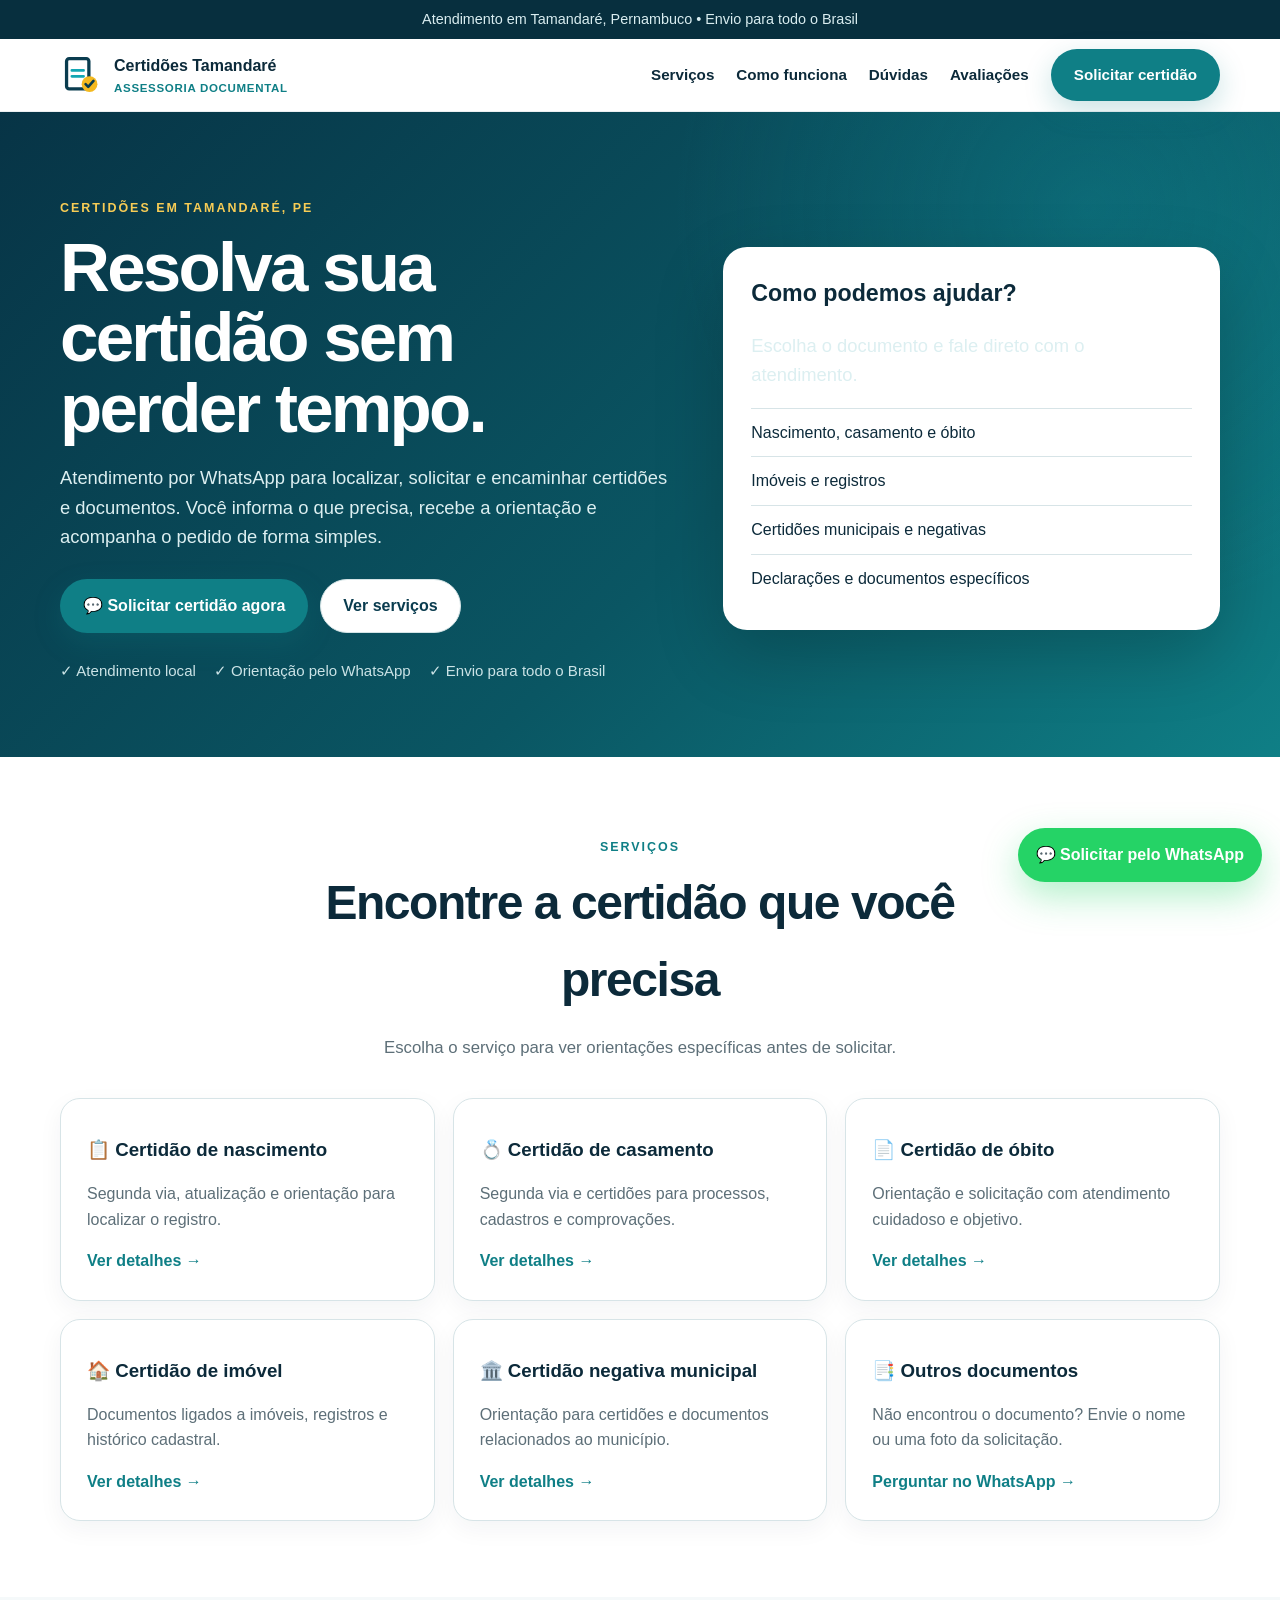
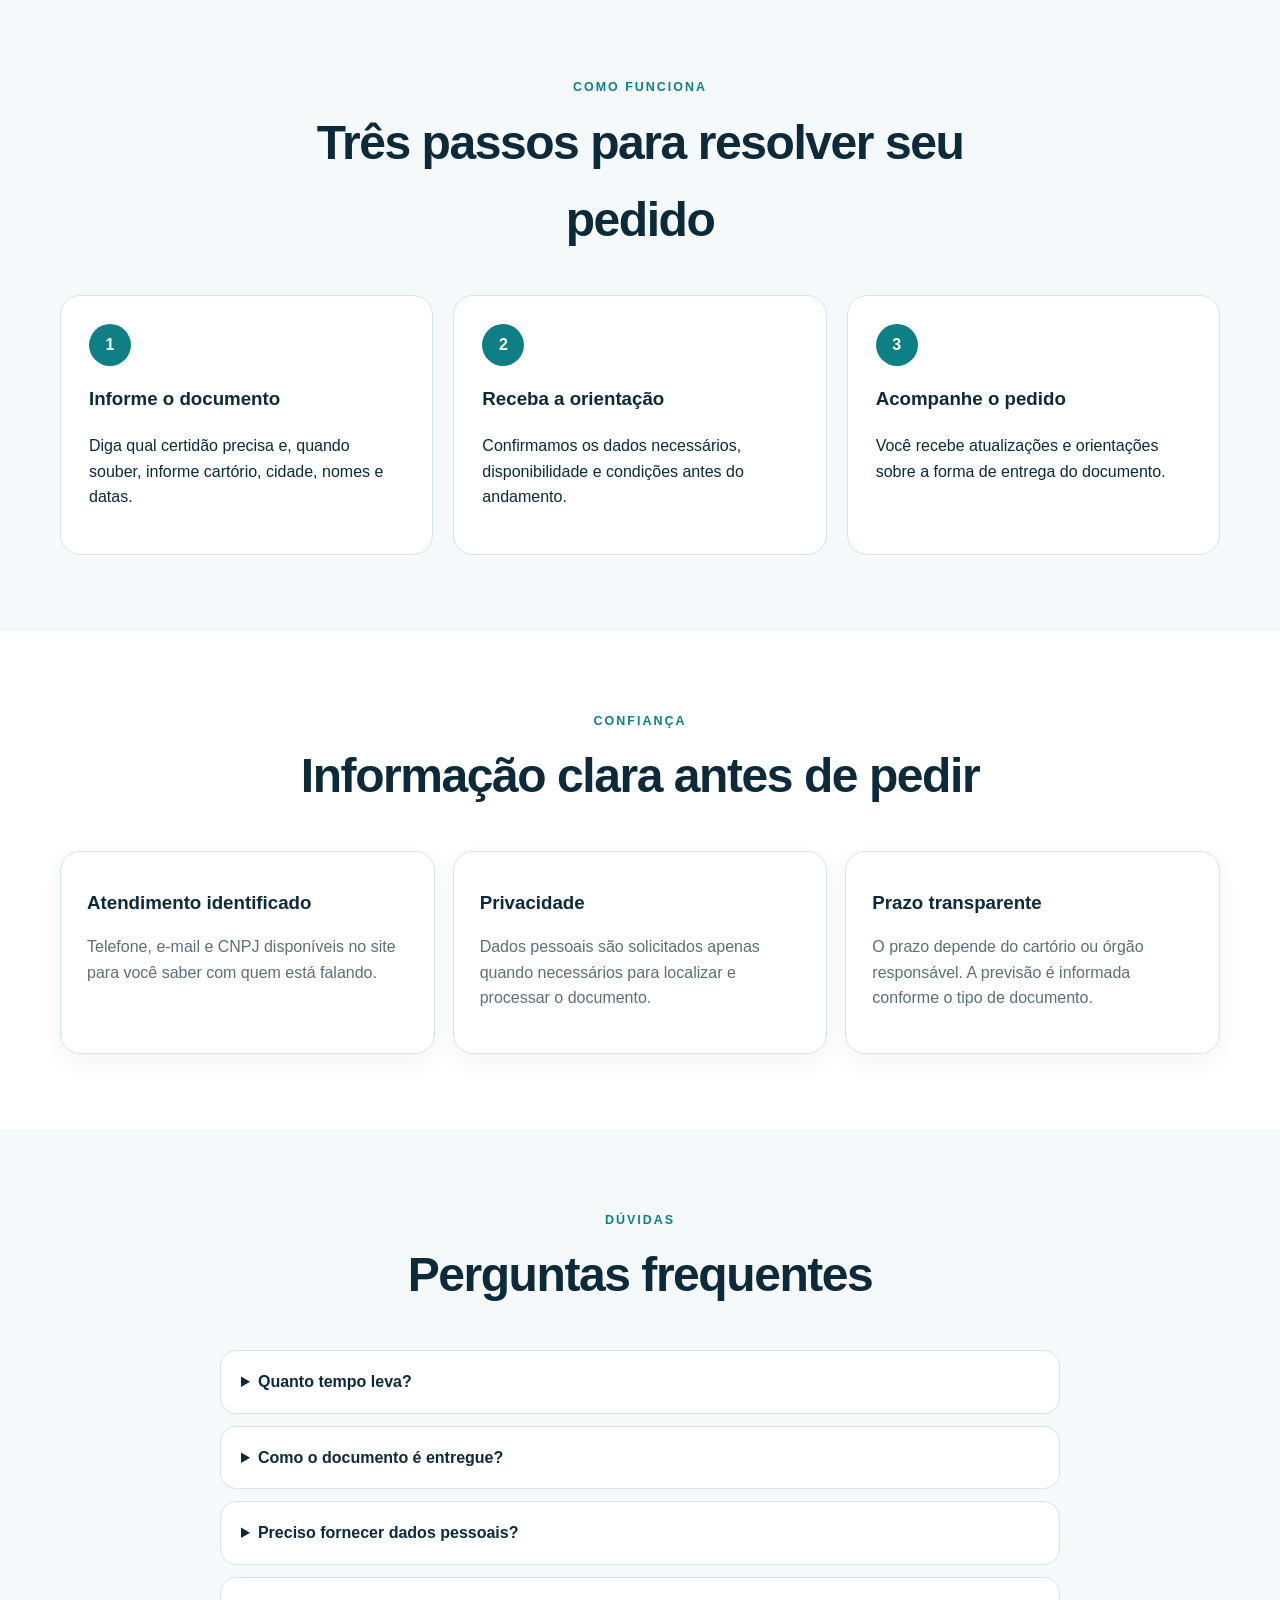
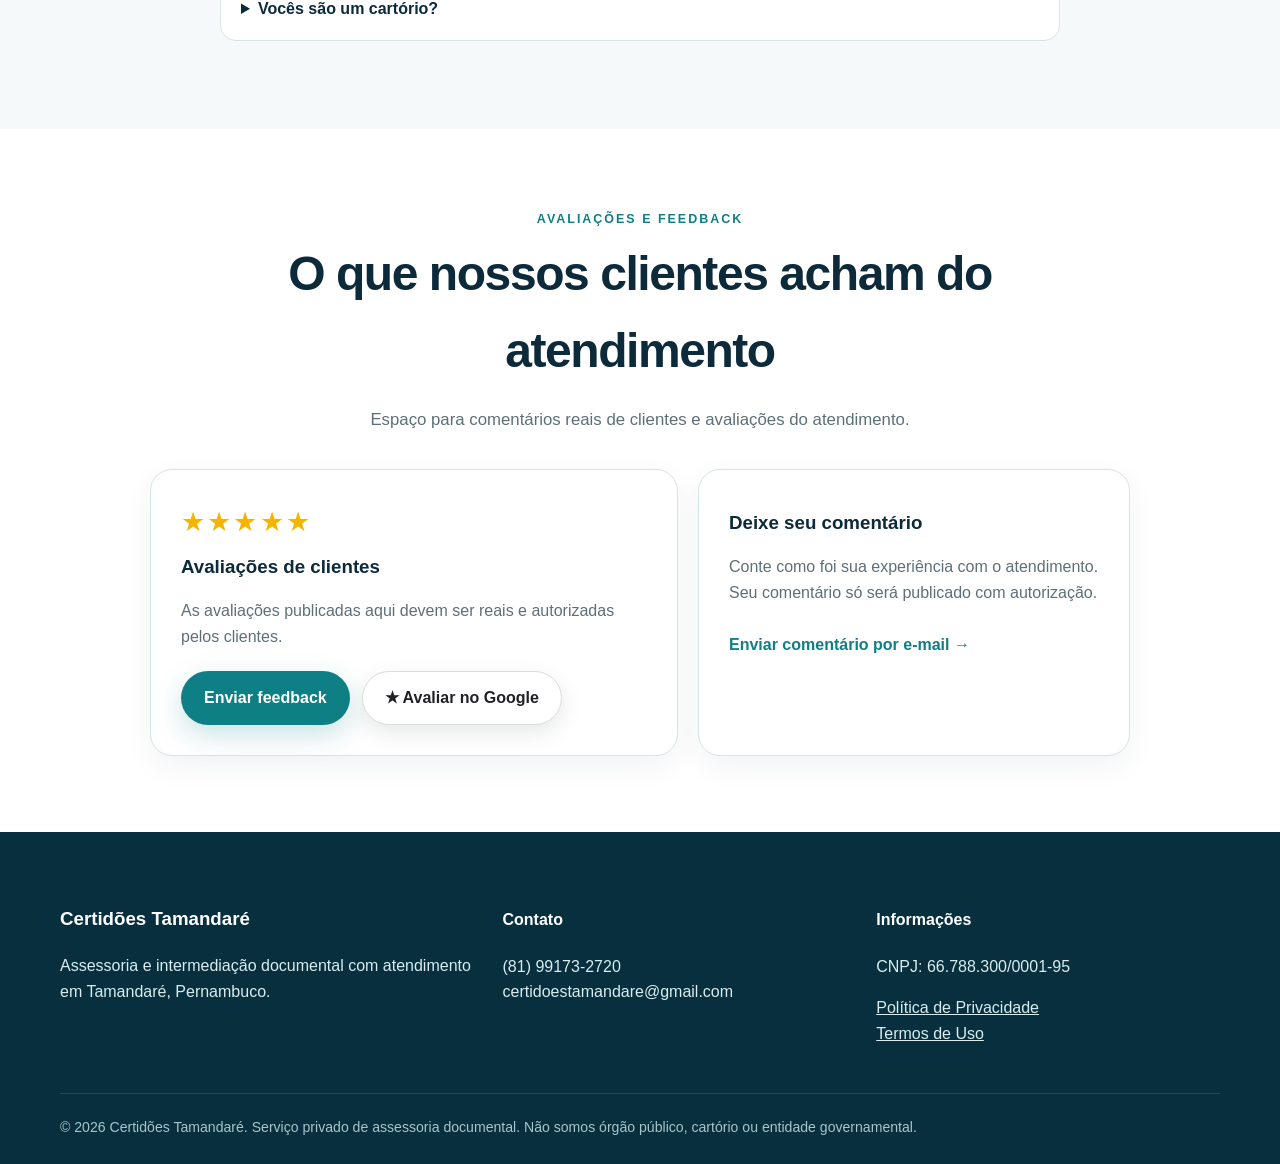
==== index.html @ be798512 "Mover aviso de serviço privado para o rodapé" ====
<!DOCTYPE html><html lang="pt-BR"><head><meta charset="UTF-8"><meta name="viewport" content="width=device-width,initial-scale=1"><title>Certidões em Tamandaré | Nascimento, Casamento, Óbito e Imóveis</title><meta name="description" content="Solicite certidões em Tamandaré, PE, com atendimento por WhatsApp: nascimento, casamento, óbito, imóveis e certidões municipais. Atendimento local e envio para todo o Brasil."><meta name="robots" content="index,follow,max-image-preview:large,max-snippet:-1"><meta name="theme-color" content="#0A3C4F"><link rel="canonical" href="https://certidaotamandare.com.br/"><link rel="stylesheet" href="/styles.css"><meta property="og:locale" content="pt_BR"><meta property="og:type" content="website"><meta property="og:title" content="Certidões em Tamandaré | Atendimento documental"><meta property="og:description" content="Solicite certidões e documentos com atendimento rápido pelo WhatsApp."><meta property="og:url" content="https://certidaotamandare.com.br/"><meta property="og:site_name" content="Certidões Tamandaré"><meta name="twitter:card" content="summary"><script type="application/ld+json">{"@context":"https://schema.org","@graph":[{"@type":"Organization","@id":"https://certidaotamandare.com.br/#org","name":"Certidões Tamandaré","url":"https://certidaotamandare.com.br/","email":"certidoestamandare@gmail.com","telephone":"+55 81 99173-2720"},{"@type":"ProfessionalService","@id":"https://certidaotamandare.com.br/#service","name":"Certidões Tamandaré","url":"https://certidaotamandare.com.br/","areaServed":[{"@type":"City","name":"Tamandaré"},{"@type":"State","name":"Pernambuco"},{"@type":"Country","name":"Brasil"}],"telephone":"+55 81 99173-2720","description":"Assessoria e intermediação documental para solicitação e encaminhamento de certidões e documentos."}]}</script></head><body><div class="topbar">Atendimento em Tamandaré, Pernambuco • Envio para todo o Brasil</div><header class="site-header"><div class="container nav"><a class="brand" href="/"><svg class="brand-icon" viewBox="0 0 64 64" aria-hidden="true"><rect x="10" y="7" width="34" height="46" rx="4" fill="none" stroke="#0A3C4F" stroke-width="5"/><path d="M18 25h18M18 34h18" stroke="#13A6B3" stroke-width="4" stroke-linecap="round"/><circle cx="45" cy="46" r="12" fill="#F4B91F"/><path d="M39 46l4 4 8-9" fill="none" stroke="#0A3C4F" stroke-width="4" stroke-linecap="round" stroke-linejoin="round"/></svg><span class="brand-text">Certidões Tamandaré<small>Assessoria documental</small></span></a><nav class="nav-links"><a href="#servicos">Serviços</a><a href="#como-funciona">Como funciona</a><a href="#faq">Dúvidas</a><a href="#avaliacoes">Avaliações</a><a class="btn btn-primary" href="https://wa.me/5581991732720?text=Olá%2C%20quero%20solicitar%20uma%20certidão" target="_blank" rel="noopener">Solicitar certidão</a></nav></div></header><main><section class="hero"><div class="container hero-grid"><div><span class="eyebrow">Certidões em Tamandaré, PE</span><h1>Resolva sua certidão sem perder tempo.</h1><p>Atendimento por WhatsApp para localizar, solicitar e encaminhar certidões e documentos. Você informa o que precisa, recebe a orientação e acompanha o pedido de forma simples.</p><div class="hero-actions"><a class="btn btn-primary" href="https://wa.me/5581991732720?text=Olá%2C%20quero%20solicitar%20uma%20certidão" target="_blank" rel="noopener">💬 Solicitar certidão agora</a><a class="btn btn-light" href="#servicos">Ver serviços</a></div><div class="trust-row"><span>✓ Atendimento local</span><span>✓ Orientação pelo WhatsApp</span><span>✓ Envio para todo o Brasil</span></div></div><aside class="hero-card"><h2>Como podemos ajudar?</h2><p>Escolha o documento e fale direto com o atendimento.</p><ul><li>Nascimento, casamento e óbito</li><li>Imóveis e registros</li><li>Certidões municipais e negativas</li><li>Declarações e documentos específicos</li></ul></aside></div></section><section class="section" id="servicos"><div class="container"><div class="section-head"><span class="eyebrow" style="color:#0F7F86">Serviços</span><h2>Encontre a certidão que você precisa</h2><p>Escolha o serviço para ver orientações específicas antes de solicitar.</p></div><div class="services-grid"><article class="card"><h3>📋 Certidão de nascimento</h3><p>Segunda via, atualização e orientação para localizar o registro.</p><a class="card-link" href="/certidao-nascimento-tamandare.html">Ver detalhes →</a></article><article class="card"><h3>💍 Certidão de casamento</h3><p>Segunda via e certidões para processos, cadastros e comprovações.</p><a class="card-link" href="/certidao-casamento-tamandare.html">Ver detalhes →</a></article><article class="card"><h3>📄 Certidão de óbito</h3><p>Orientação e solicitação com atendimento cuidadoso e objetivo.</p><a class="card-link" href="/certidao-obito-tamandare.html">Ver detalhes →</a></article><article class="card"><h3>🏠 Certidão de imóvel</h3><p>Documentos ligados a imóveis, registros e histórico cadastral.</p><a class="card-link" href="/certidao-imovel-tamandare.html">Ver detalhes →</a></article><article class="card"><h3>🏛️ Certidão negativa municipal</h3><p>Orientação para certidões e documentos relacionados ao município.</p><a class="card-link" href="/certidao-negativa-tamandare.html">Ver detalhes →</a></article><article class="card"><h3>📑 Outros documentos</h3><p>Não encontrou o documento? Envie o nome ou uma foto da solicitação.</p><a class="card-link" href="https://wa.me/5581991732720?text=Olá%2C%20preciso%20de%20outro%20tipo%20de%20documento" target="_blank" rel="noopener">Perguntar no WhatsApp →</a></article></div></div></section><section class="section alt" id="como-funciona"><div class="container"><div class="section-head"><span class="eyebrow" style="color:#0F7F86">Como funciona</span><h2>Três passos para resolver seu pedido</h2></div><div class="steps"><article class="step"><div class="step-n">1</div><h3>Informe o documento</h3><p>Diga qual certidão precisa e, quando souber, informe cartório, cidade, nomes e datas.</p></article><article class="step"><div class="step-n">2</div><h3>Receba a orientação</h3><p>Confirmamos os dados necessários, disponibilidade e condições antes do andamento.</p></article><article class="step"><div class="step-n">3</div><h3>Acompanhe o pedido</h3><p>Você recebe atualizações e orientações sobre a forma de entrega do documento.</p></article></div></div></section><section class="section"><div class="container"><div class="section-head"><span class="eyebrow" style="color:#0F7F86">Confiança</span><h2>Informação clara antes de pedir</h2></div><div class="proof"><article class="card"><h3>Atendimento identificado</h3><p>Telefone, e-mail e CNPJ disponíveis no site para você saber com quem está falando.</p></article><article class="card"><h3>Privacidade</h3><p>Dados pessoais são solicitados apenas quando necessários para localizar e processar o documento.</p></article><article class="card"><h3>Prazo transparente</h3><p>O prazo depende do cartório ou órgão responsável. A previsão é informada conforme o tipo de documento.</p></article></div></div></section><section class="section alt" id="faq"><div class="container"><div class="section-head"><span class="eyebrow" style="color:#0F7F86">Dúvidas</span><h2>Perguntas frequentes</h2></div><div class="faq"><details><summary>Quanto tempo leva?</summary><p>O prazo varia conforme o documento, cartório ou órgão responsável. Após analisar seu pedido, informamos a previsão disponível.</p></details><details><summary>Como o documento é entregue?</summary><p>A forma de entrega depende do documento e da disponibilidade do órgão emissor. Podemos orientar opções digitais e envio físico quando aplicável.</p></details><details><summary>Preciso fornecer dados pessoais?</summary><p>Alguns pedidos exigem dados para localizar o registro. Solicitamos apenas os dados necessários ao atendimento e ao processamento do pedido.</p></details><details><summary>Vocês são um cartório?</summary><p>O atendimento orienta e acompanha a solicitação de documentos conforme os dados e as necessidades de cada pedido.</p></details></div></div></section><section class="section" id="avaliacoes"><div class="container"><div class="section-head"><span class="eyebrow" style="color:#0F7F86">Avaliações e feedback</span><h2>O que nossos clientes acham do atendimento</h2><p>Espaço para comentários reais de clientes e avaliações do atendimento.</p></div><div class="reviews-grid"><article class="review-summary"><div class="review-stars">★★★★★</div><h3>Avaliações de clientes</h3><p>As avaliações publicadas aqui devem ser reais e autorizadas pelos clientes.</p><div class="review-actions"><a class="btn btn-primary" href="#contato-feedback">Enviar feedback</a><a class="btn btn-google" href="https://www.google.com/search?q=Certidoes+Tamandare" target="_blank" rel="noopener">★ Avaliar no Google</a></div></article><article class="feedback-card" id="contato-feedback"><h3>Deixe seu comentário</h3><p>Conte como foi sua experiência com o atendimento. Seu comentário só será publicado com autorização.</p><a class="feedback-link" href="mailto:certidoestamandare@gmail.com?subject=Feedback%20Certidoes%20Tamandare">Enviar comentário por e-mail →</a></article></div></div></section></main><footer class="footer"><div class="container"><div class="footer-grid"><div><h3>Certidões Tamandaré</h3><p>Assessoria e intermediação documental com atendimento em Tamandaré, Pernambuco.</p></div><div><h4>Contato</h4><p>(81) 99173-2720<br>certidoestamandare@gmail.com</p></div><div><h4>Informações</h4><p>CNPJ: 66.788.300/0001-95</p><p><a href="/privacidade.html">Política de Privacidade</a><br><a href="/termos.html">Termos de Uso</a></p></div></div><div class="legal">© 2026 Certidões Tamandaré. Serviço privado de assessoria documental. Não somos órgão público, cartório ou entidade governamental.</div></div></footer><a class="whatsapp-float" href="https://wa.me/5581991732720?text=Olá%2C%20quero%20solicitar%20uma%20certidão" target="_blank" rel="noopener">💬 Solicitar pelo WhatsApp</a></body></html>
---- styles.css ----
:root{--primary:#0A3C4F;--secondary:#0F7F86;--aqua:#13A6B3;--accent:#F4B91F;--light:#F5F9FA;--text:#0C2A3A;--muted:#5d6f78;--border:#d7e4e7;--white:#fff;--shadow:0 18px 50px rgba(7,42,58,.10)}*{box-sizing:border-box}html{scroll-behavior:smooth}body{margin:0;font-family:Inter,-apple-system,BlinkMacSystemFont,'Segoe UI',Roboto,sans-serif;color:var(--text);line-height:1.6;background:#fff}a{color:inherit}img{max-width:100%}.container{width:min(1160px,calc(100% - 40px));margin:auto}.topbar{background:#072f3e;color:#d9edf0;font-size:.9rem;padding:8px 0;text-align:center}.site-header{position:sticky;top:0;z-index:40;background:rgba(255,255,255,.96);backdrop-filter:blur(12px);border-bottom:1px solid rgba(10,60,79,.08)}.nav{display:flex;align-items:center;justify-content:space-between;gap:24px;min-height:72px}.brand{display:flex;align-items:center;gap:12px;text-decoration:none;font-weight:800}.brand-icon{width:42px;height:42px}.brand-text small{display:block;font-weight:600;color:var(--secondary);font-size:.72rem;letter-spacing:.06em;text-transform:uppercase}.nav-links{display:flex;align-items:center;gap:22px}.nav-links a{text-decoration:none;font-weight:650;font-size:.95rem}.btn{display:inline-flex;align-items:center;justify-content:center;gap:8px;padding:13px 22px;border-radius:999px;text-decoration:none;font-weight:800;border:1px solid transparent;transition:.2s}.btn:hover{transform:translateY(-1px)}.btn-primary{background:var(--secondary);color:#fff;box-shadow:0 10px 28px rgba(15,127,134,.22)}.btn-light{background:#fff;color:var(--primary);border-color:#d5e4e6}.hero{background:radial-gradient(circle at 85% 15%,rgba(19,166,179,.22),transparent 34%),linear-gradient(135deg,#073446 0%,#0a5663 58%,#0f7f86 100%);color:#fff;padding:82px 0 74px}.hero-grid{display:grid;grid-template-columns:1.1fr .9fr;align-items:center;gap:56px}.eyebrow{font-size:.78rem;text-transform:uppercase;letter-spacing:.16em;font-weight:800;color:#f7cc55}.hero h1{font-size:clamp(2.45rem,5.4vw,4.9rem);line-height:1.02;margin:12px 0 20px;letter-spacing:-.04em}.hero p{font-size:1.15rem;color:#dceff1;max-width:700px}.hero-actions{display:flex;gap:12px;flex-wrap:wrap;margin-top:28px}.trust-row{display:flex;gap:18px;flex-wrap:wrap;margin-top:26px;color:#cbe3e6;font-size:.94rem}.hero-card{background:#fff;color:var(--text);padding:28px;border-radius:24px;box-shadow:0 25px 70px rgba(0,0,0,.2)}.hero-card h2{margin:0 0 8px;font-size:1.45rem}.hero-card ul{margin:18px 0 0;padding:0;list-style:none}.hero-card li{padding:11px 0;border-top:1px solid var(--border)}.notice{background:#fff7da;border:1px solid #f0d577;color:#5f4b00;padding:16px 18px;border-radius:14px;margin-top:18px;font-size:.92rem}.section{padding:76px 0}.section.alt{background:var(--light)}.section-head{max-width:760px;margin:0 auto 36px;text-align:center}.section-head h2{font-size:clamp(2rem,4vw,3rem);margin:6px 0 12px;letter-spacing:-.03em}.section-head p{color:var(--muted);font-size:1.05rem}.services-grid{display:grid;grid-template-columns:repeat(3,1fr);gap:18px}.card{background:#fff;border:1px solid var(--border);border-radius:20px;padding:26px;box-shadow:0 8px 24px rgba(8,47,62,.05)}.card h3{margin:10px 0 8px}.card p{color:var(--muted)}.card-link{font-weight:800;color:var(--secondary);text-decoration:none}.steps{display:grid;grid-template-columns:repeat(3,1fr);gap:20px}.step{background:#fff;border-radius:20px;padding:28px;border:1px solid var(--border)}.step-n{width:42px;height:42px;border-radius:50%;display:grid;place-items:center;background:var(--secondary);color:#fff;font-weight:900}.proof{display:grid;grid-template-columns:repeat(3,1fr);gap:18px}.proof .card{min-height:170px}.faq{max-width:840px;margin:auto}.faq details{border:1px solid var(--border);border-radius:16px;padding:18px 20px;margin:12px 0;background:#fff}.faq summary{font-weight:800;cursor:pointer}.footer{background:#072f3e;color:#d9edf0;padding:54px 0 26px}.footer-grid{display:grid;grid-template-columns:1.2fr 1fr 1fr;gap:30px}.footer h3,.footer h4{color:#fff}.footer a{color:#d9edf0}.legal{margin-top:30px;padding-top:22px;border-top:1px solid rgba(255,255,255,.12);font-size:.88rem;color:#a9c5ca}.whatsapp-float{position:fixed;right:18px;bottom:18px;z-index:80;background:#25D366;color:#fff;text-decoration:none;font-weight:900;padding:14px 18px;border-radius:999px;box-shadow:0 14px 36px rgba(37,211,102,.35)}.page-hero{background:linear-gradient(135deg,#073446,#0f7f86);color:#fff;padding:62px 0}.page-hero h1{font-size:clamp(2.2rem,5vw,4rem);margin:8px 0 14px;letter-spacing:-.04em}.content{padding:64px 0}.content-grid{display:grid;grid-template-columns:1fr 340px;gap:42px}.content h2{margin-top:34px}.side-card{position:sticky;top:100px;height:max-content;background:var(--light);border:1px solid var(--border);border-radius:20px;padding:24px}.breadcrumb{font-size:.9rem;color:#cbe3e6}.breadcrumb a{color:#fff}.legal-page{max-width:860px;margin:auto}.legal-page h1{font-size:2.6rem}.legal-page h2{margin-top:34px}@media(max-width:900px){.nav-links{display:none}.hero-grid,.content-grid{grid-template-columns:1fr}.services-grid,.steps,.proof{grid-template-columns:1fr 1fr}.hero{padding-top:58px}.footer-grid{grid-template-columns:1fr 1fr}.side-card{position:static}}@media(max-width:620px){.container{width:min(100% - 28px,1160px)}.services-grid,.steps,.proof,.footer-grid{grid-template-columns:1fr}.hero-actions{display:grid}.btn{width:100%}.hero h1{font-size:2.65rem}.whatsapp-float{left:14px;right:14px;text-align:center}.section{padding:58px 0}}
.reviews-grid{display:grid;grid-template-columns:1.1fr .9fr;gap:20px;max-width:980px;margin:auto}.review-summary,.feedback-card{background:#fff;border:1px solid var(--border);border-radius:22px;padding:30px;box-shadow:0 10px 30px rgba(8,47,62,.06)}.review-stars{font-size:1.7rem;letter-spacing:.08em;color:#f4b400}.review-summary h3,.feedback-card h3{margin:8px 0}.review-summary p,.feedback-card p{color:var(--muted)}.review-actions{display:flex;gap:12px;flex-wrap:wrap;margin-top:22px}.btn-google{background:#fff;color:#202124;border-color:#dadce0;box-shadow:0 8px 22px rgba(60,64,67,.12)}.feedback-link{display:inline-block;margin-top:10px;font-weight:800;color:var(--secondary);text-decoration:none}@media(max-width:900px){.reviews-grid{grid-template-columns:1fr}}
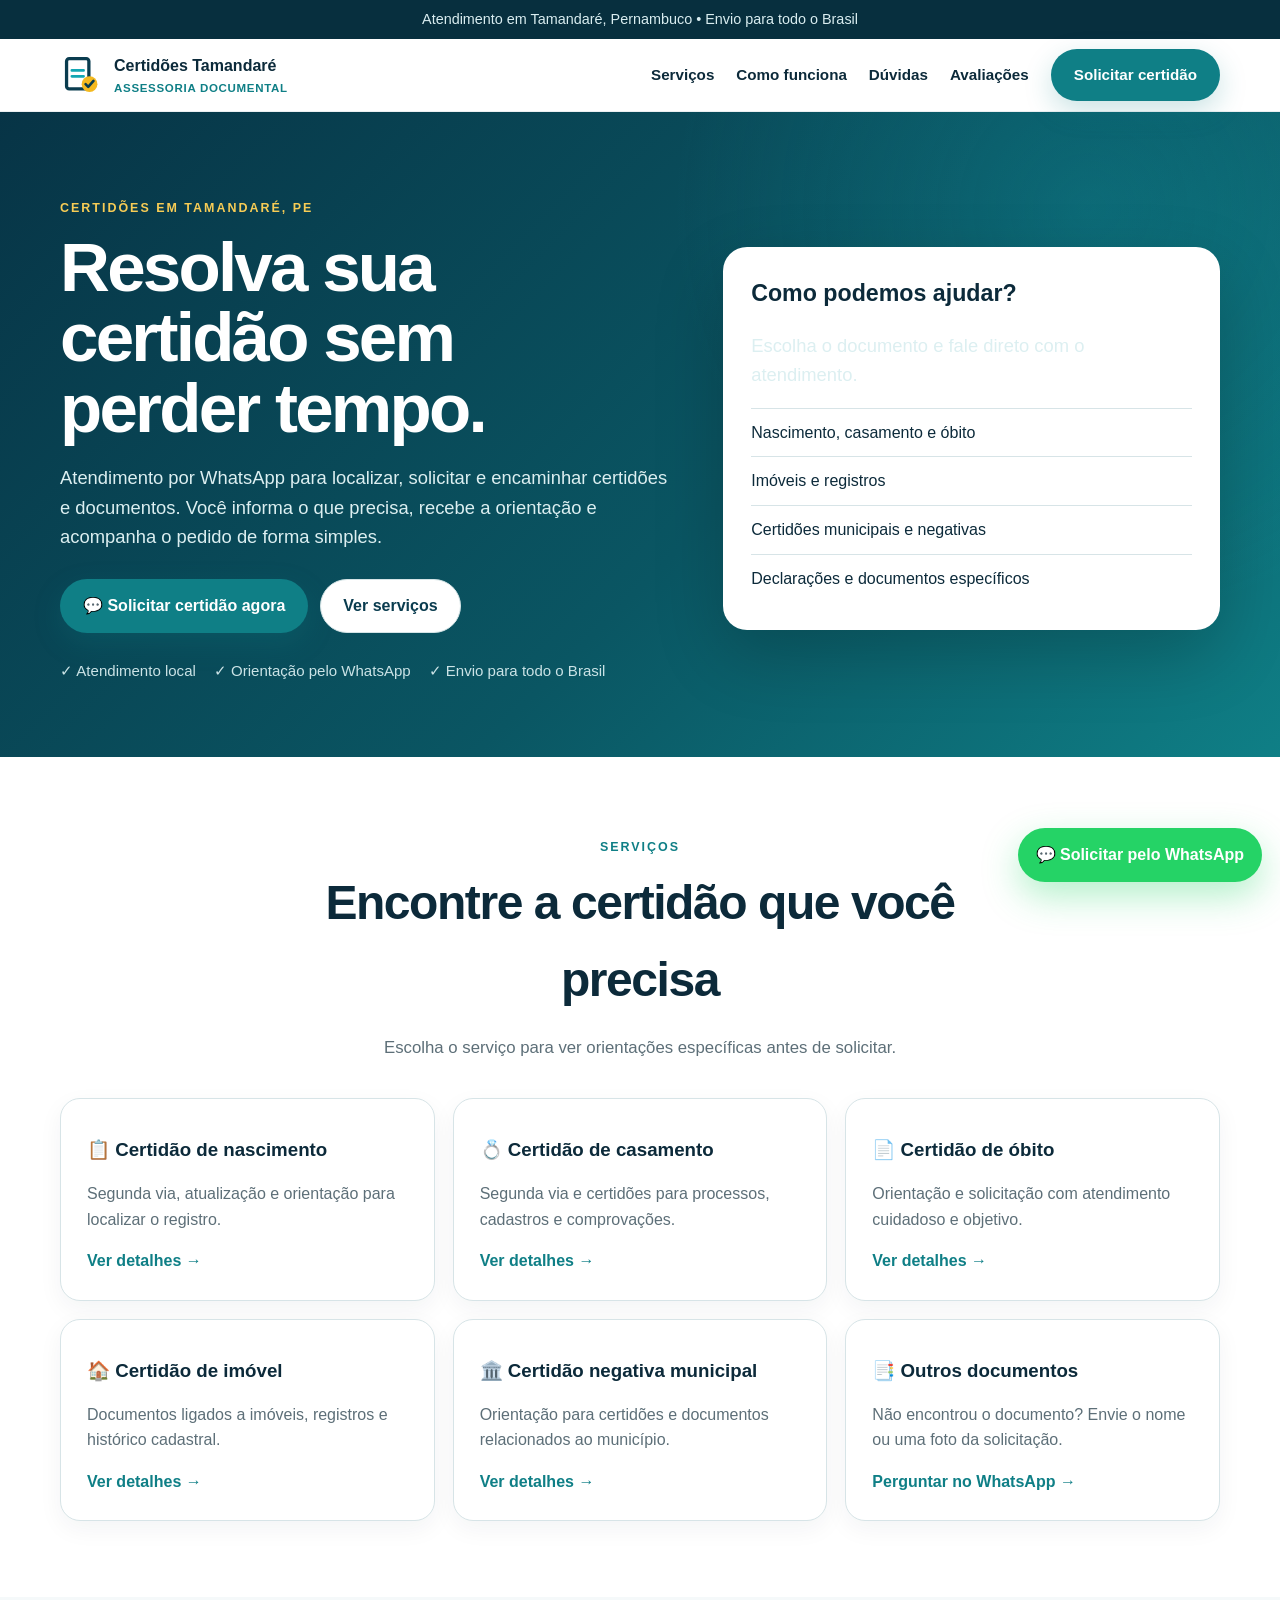
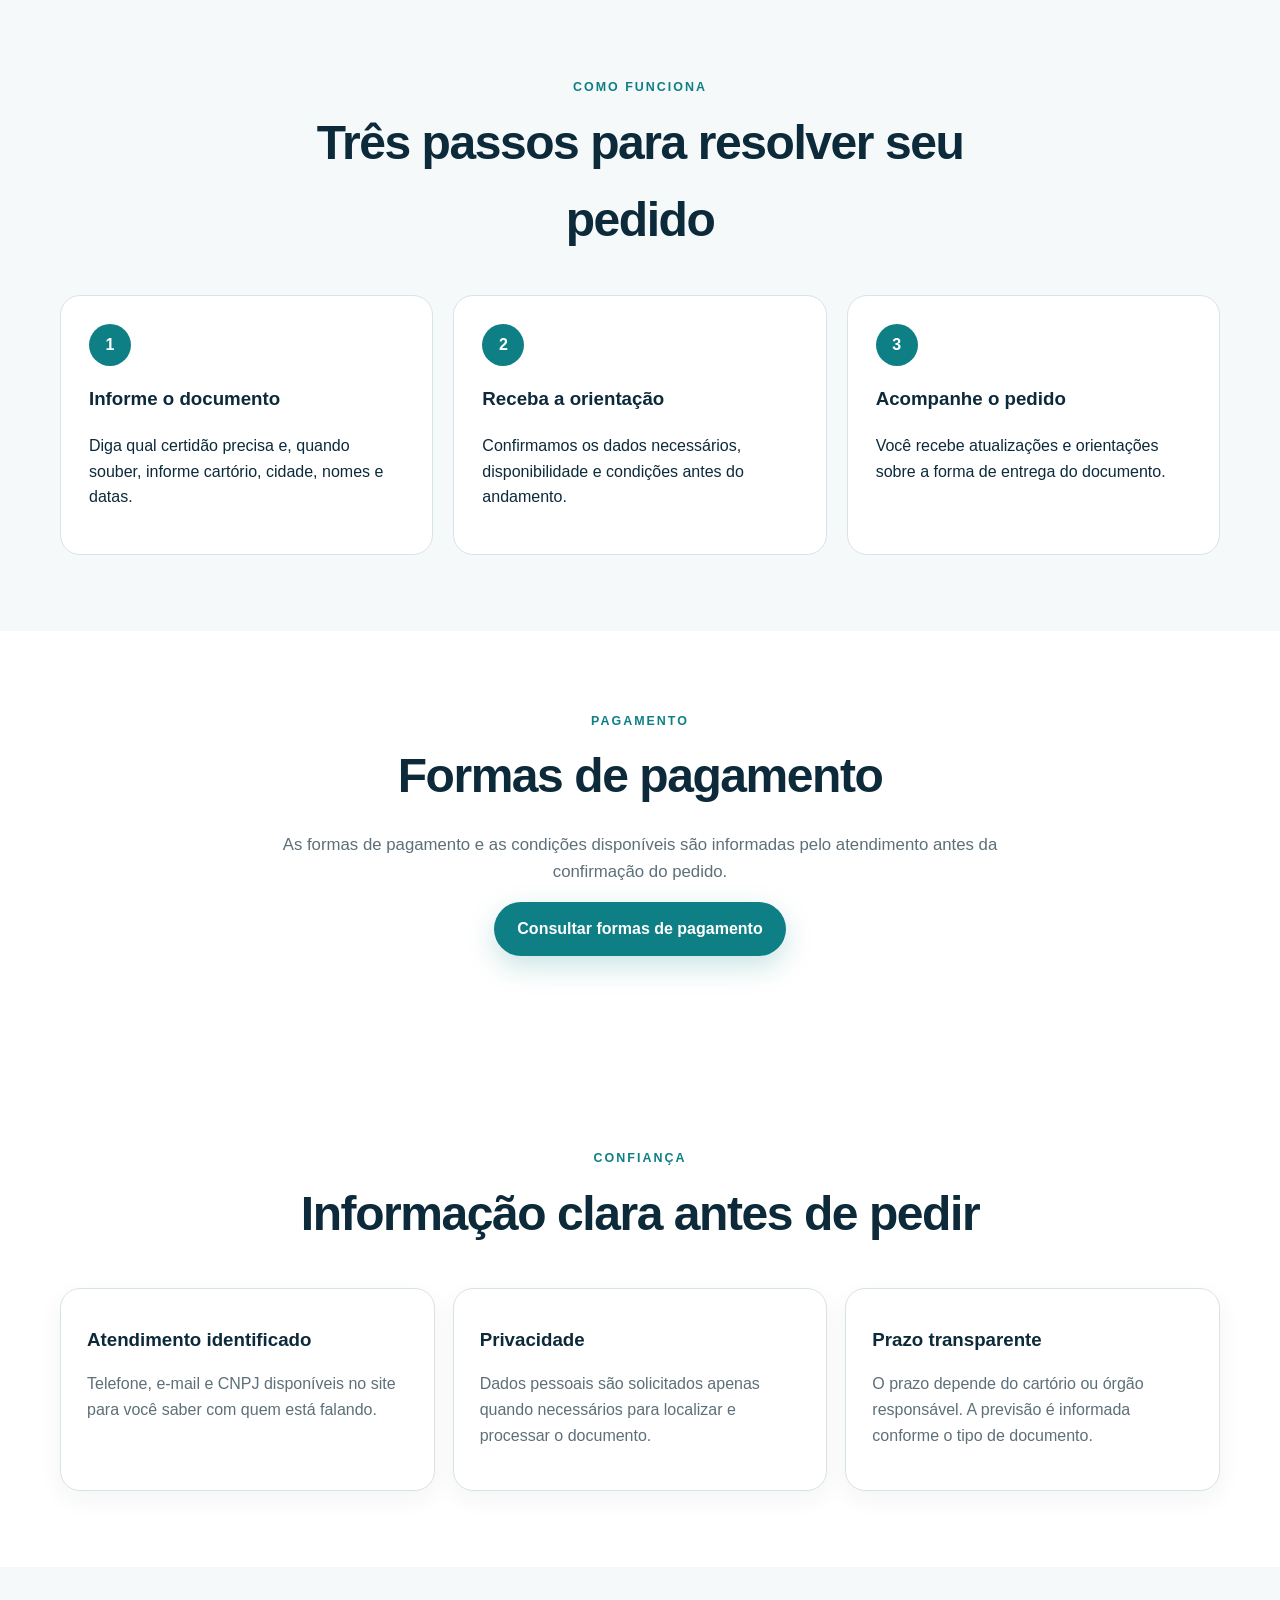
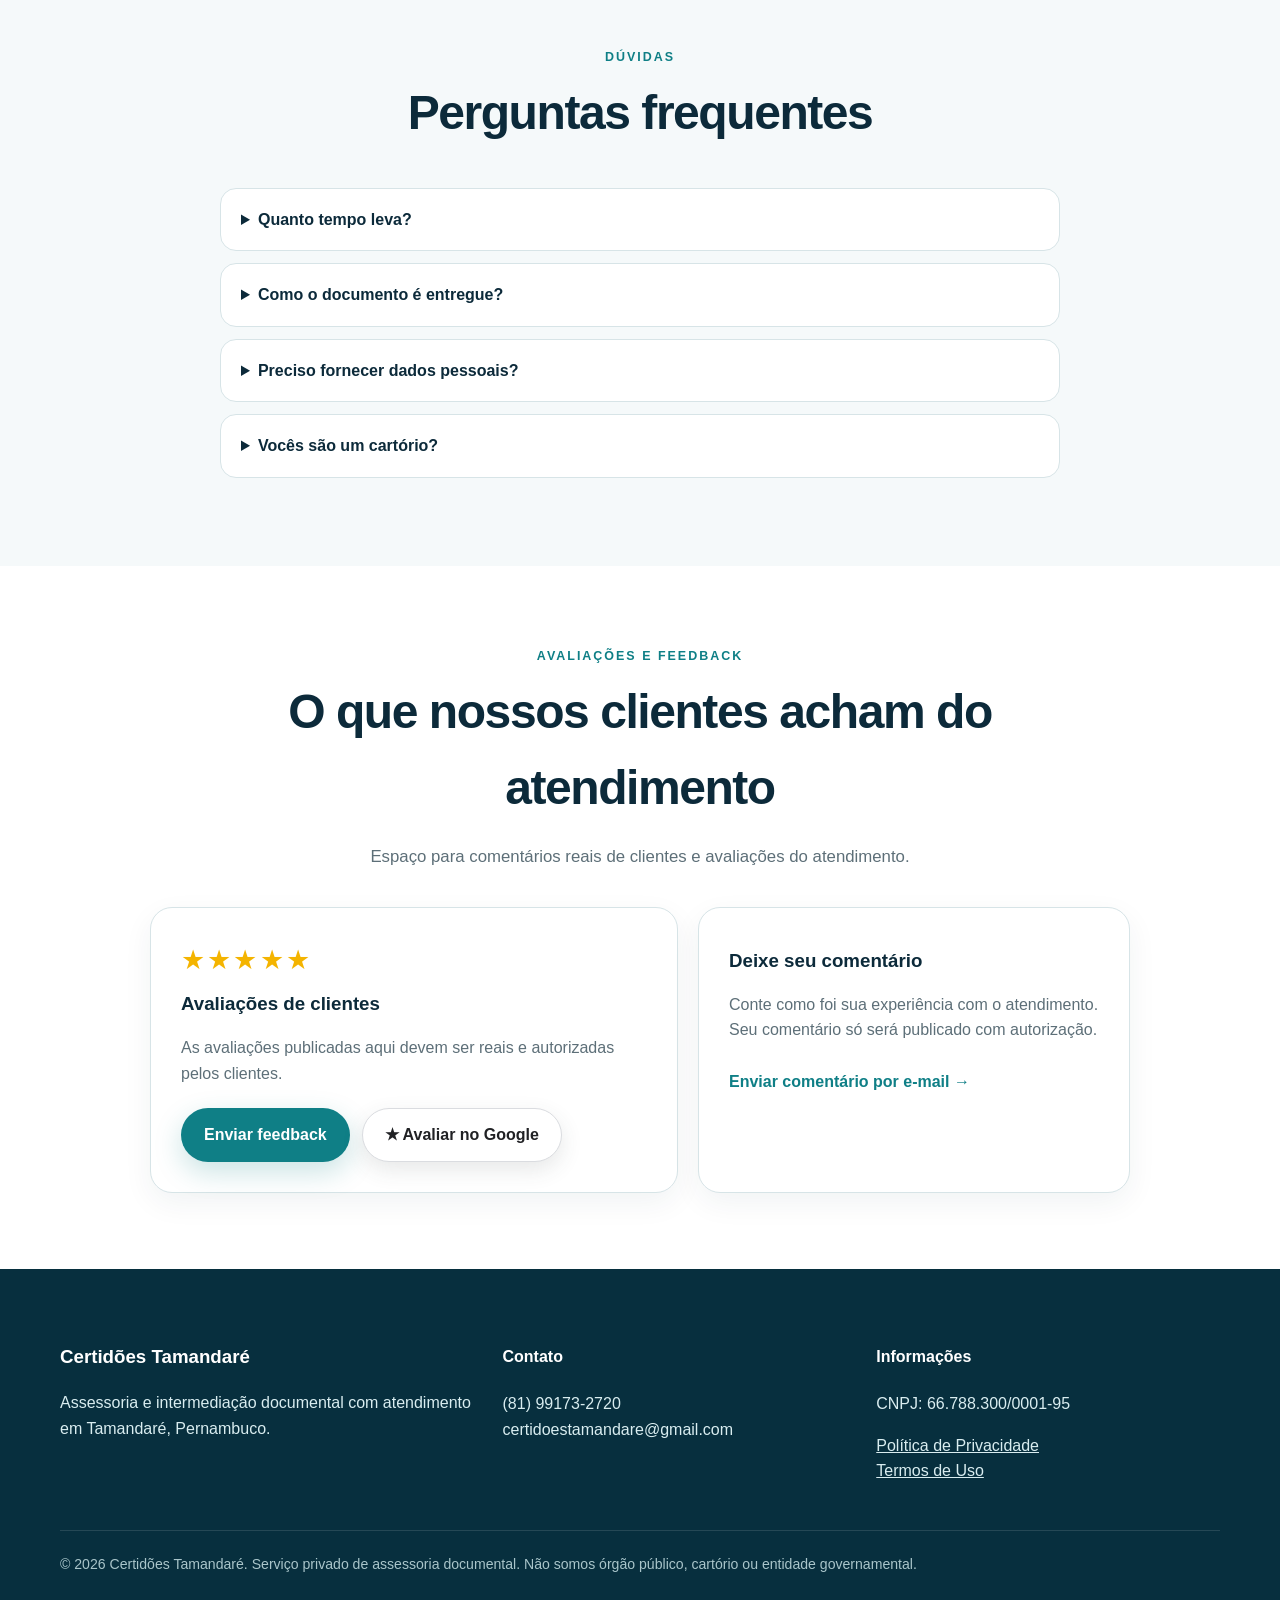
==== commit 700fdc34: "Adicionar informação sobre formas de pagamento" ====
--- a/index.html
+++ b/index.html
@@ -1 +1 @@
-<!DOCTYPE html><html lang="pt-BR"><head><meta charset="UTF-8"><meta name="viewport" content="width=device-width,initial-scale=1"><title>Certidões em Tamandaré | Nascimento, Casamento, Óbito e Imóveis</title><meta name="description" content="Solicite certidões em Tamandaré, PE, com atendimento por WhatsApp: nascimento, casamento, óbito, imóveis e certidões municipais. Atendimento local e envio para todo o Brasil."><meta name="robots" content="index,follow,max-image-preview:large,max-snippet:-1"><meta name="theme-color" content="#0A3C4F"><link rel="canonical" href="https://certidaotamandare.com.br/"><link rel="stylesheet" href="/styles.css"><meta property="og:locale" content="pt_BR"><meta property="og:type" content="website"><meta property="og:title" content="Certidões em Tamandaré | Atendimento documental"><meta property="og:description" content="Solicite certidões e documentos com atendimento rápido pelo WhatsApp."><meta property="og:url" content="https://certidaotamandare.com.br/"><meta property="og:site_name" content="Certidões Tamandaré"><meta name="twitter:card" content="summary"><script type="application/ld+json">{"@context":"https://schema.org","@graph":[{"@type":"Organization","@id":"https://certidaotamandare.com.br/#org","name":"Certidões Tamandaré","url":"https://certidaotamandare.com.br/","email":"certidoestamandare@gmail.com","telephone":"+55 81 99173-2720"},{"@type":"ProfessionalService","@id":"https://certidaotamandare.com.br/#service","name":"Certidões Tamandaré","url":"https://certidaotamandare.com.br/","areaServed":[{"@type":"City","name":"Tamandaré"},{"@type":"State","name":"Pernambuco"},{"@type":"Country","name":"Brasil"}],"telephone":"+55 81 99173-2720","description":"Assessoria e intermediação documental para solicitação e encaminhamento de certidões e documentos."}]}</script></head><body><div class="topbar">Atendimento em Tamandaré, Pernambuco • Envio para todo o Brasil</div><header class="site-header"><div class="container nav"><a class="brand" href="/"><svg class="brand-icon" viewBox="0 0 64 64" aria-hidden="true"><rect x="10" y="7" width="34" height="46" rx="4" fill="none" stroke="#0A3C4F" stroke-width="5"/><path d="M18 25h18M18 34h18" stroke="#13A6B3" stroke-width="4" stroke-linecap="round"/><circle cx="45" cy="46" r="12" fill="#F4B91F"/><path d="M39 46l4 4 8-9" fill="none" stroke="#0A3C4F" stroke-width="4" stroke-linecap="round" stroke-linejoin="round"/></svg><span class="brand-text">Certidões Tamandaré<small>Assessoria documental</small></span></a><nav class="nav-links"><a href="#servicos">Serviços</a><a href="#como-funciona">Como funciona</a><a href="#faq">Dúvidas</a><a href="#avaliacoes">Avaliações</a><a class="btn btn-primary" href="https://wa.me/5581991732720?text=Olá%2C%20quero%20solicitar%20uma%20certidão" target="_blank" rel="noopener">Solicitar certidão</a></nav></div></header><main><section class="hero"><div class="container hero-grid"><div><span class="eyebrow">Certidões em Tamandaré, PE</span><h1>Resolva sua certidão sem perder tempo.</h1><p>Atendimento por WhatsApp para localizar, solicitar e encaminhar certidões e documentos. Você informa o que precisa, recebe a orientação e acompanha o pedido de forma simples.</p><div class="hero-actions"><a class="btn btn-primary" href="https://wa.me/5581991732720?text=Olá%2C%20quero%20solicitar%20uma%20certidão" target="_blank" rel="noopener">💬 Solicitar certidão agora</a><a class="btn btn-light" href="#servicos">Ver serviços</a></div><div class="trust-row"><span>✓ Atendimento local</span><span>✓ Orientação pelo WhatsApp</span><span>✓ Envio para todo o Brasil</span></div></div><aside class="hero-card"><h2>Como podemos ajudar?</h2><p>Escolha o documento e fale direto com o atendimento.</p><ul><li>Nascimento, casamento e óbito</li><li>Imóveis e registros</li><li>Certidões municipais e negativas</li><li>Declarações e documentos específicos</li></ul></aside></div></section><section class="section" id="servicos"><div class="container"><div class="section-head"><span class="eyebrow" style="color:#0F7F86">Serviços</span><h2>Encontre a certidão que você precisa</h2><p>Escolha o serviço para ver orientações específicas antes de solicitar.</p></div><div class="services-grid"><article class="card"><h3>📋 Certidão de nascimento</h3><p>Segunda via, atualização e orientação para localizar o registro.</p><a class="card-link" href="/certidao-nascimento-tamandare.html">Ver detalhes →</a></article><article class="card"><h3>💍 Certidão de casamento</h3><p>Segunda via e certidões para processos, cadastros e comprovações.</p><a class="card-link" href="/certidao-casamento-tamandare.html">Ver detalhes →</a></article><article class="card"><h3>📄 Certidão de óbito</h3><p>Orientação e solicitação com atendimento cuidadoso e objetivo.</p><a class="card-link" href="/certidao-obito-tamandare.html">Ver detalhes →</a></article><article class="card"><h3>🏠 Certidão de imóvel</h3><p>Documentos ligados a imóveis, registros e histórico cadastral.</p><a class="card-link" href="/certidao-imovel-tamandare.html">Ver detalhes →</a></article><article class="card"><h3>🏛️ Certidão negativa municipal</h3><p>Orientação para certidões e documentos relacionados ao município.</p><a class="card-link" href="/certidao-negativa-tamandare.html">Ver detalhes →</a></article><article class="card"><h3>📑 Outros documentos</h3><p>Não encontrou o documento? Envie o nome ou uma foto da solicitação.</p><a class="card-link" href="https://wa.me/5581991732720?text=Olá%2C%20preciso%20de%20outro%20tipo%20de%20documento" target="_blank" rel="noopener">Perguntar no WhatsApp →</a></article></div></div></section><section class="section alt" id="como-funciona"><div class="container"><div class="section-head"><span class="eyebrow" style="color:#0F7F86">Como funciona</span><h2>Três passos para resolver seu pedido</h2></div><div class="steps"><article class="step"><div class="step-n">1</div><h3>Informe o documento</h3><p>Diga qual certidão precisa e, quando souber, informe cartório, cidade, nomes e datas.</p></article><article class="step"><div class="step-n">2</div><h3>Receba a orientação</h3><p>Confirmamos os dados necessários, disponibilidade e condições antes do andamento.</p></article><article class="step"><div class="step-n">3</div><h3>Acompanhe o pedido</h3><p>Você recebe atualizações e orientações sobre a forma de entrega do documento.</p></article></div></div></section><section class="section"><div class="container"><div class="section-head"><span class="eyebrow" style="color:#0F7F86">Confiança</span><h2>Informação clara antes de pedir</h2></div><div class="proof"><article class="card"><h3>Atendimento identificado</h3><p>Telefone, e-mail e CNPJ disponíveis no site para você saber com quem está falando.</p></article><article class="card"><h3>Privacidade</h3><p>Dados pessoais são solicitados apenas quando necessários para localizar e processar o documento.</p></article><article class="card"><h3>Prazo transparente</h3><p>O prazo depende do cartório ou órgão responsável. A previsão é informada conforme o tipo de documento.</p></article></div></div></section><section class="section alt" id="faq"><div class="container"><div class="section-head"><span class="eyebrow" style="color:#0F7F86">Dúvidas</span><h2>Perguntas frequentes</h2></div><div class="faq"><details><summary>Quanto tempo leva?</summary><p>O prazo varia conforme o documento, cartório ou órgão responsável. Após analisar seu pedido, informamos a previsão disponível.</p></details><details><summary>Como o documento é entregue?</summary><p>A forma de entrega depende do documento e da disponibilidade do órgão emissor. Podemos orientar opções digitais e envio físico quando aplicável.</p></details><details><summary>Preciso fornecer dados pessoais?</summary><p>Alguns pedidos exigem dados para localizar o registro. Solicitamos apenas os dados necessários ao atendimento e ao processamento do pedido.</p></details><details><summary>Vocês são um cartório?</summary><p>O atendimento orienta e acompanha a solicitação de documentos conforme os dados e as necessidades de cada pedido.</p></details></div></div></section><section class="section" id="avaliacoes"><div class="container"><div class="section-head"><span class="eyebrow" style="color:#0F7F86">Avaliações e feedback</span><h2>O que nossos clientes acham do atendimento</h2><p>Espaço para comentários reais de clientes e avaliações do atendimento.</p></div><div class="reviews-grid"><article class="review-summary"><div class="review-stars">★★★★★</div><h3>Avaliações de clientes</h3><p>As avaliações publicadas aqui devem ser reais e autorizadas pelos clientes.</p><div class="review-actions"><a class="btn btn-primary" href="#contato-feedback">Enviar feedback</a><a class="btn btn-google" href="https://www.google.com/search?q=Certidoes+Tamandare" target="_blank" rel="noopener">★ Avaliar no Google</a></div></article><article class="feedback-card" id="contato-feedback"><h3>Deixe seu comentário</h3><p>Conte como foi sua experiência com o atendimento. Seu comentário só será publicado com autorização.</p><a class="feedback-link" href="mailto:certidoestamandare@gmail.com?subject=Feedback%20Certidoes%20Tamandare">Enviar comentário por e-mail →</a></article></div></div></section></main><footer class="footer"><div class="container"><div class="footer-grid"><div><h3>Certidões Tamandaré</h3><p>Assessoria e intermediação documental com atendimento em Tamandaré, Pernambuco.</p></div><div><h4>Contato</h4><p>(81) 99173-2720<br>certidoestamandare@gmail.com</p></div><div><h4>Informações</h4><p>CNPJ: 66.788.300/0001-95</p><p><a href="/privacidade.html">Política de Privacidade</a><br><a href="/termos.html">Termos de Uso</a></p></div></div><div class="legal">© 2026 Certidões Tamandaré. Serviço privado de assessoria documental. Não somos órgão público, cartório ou entidade governamental.</div></div></footer><a class="whatsapp-float" href="https://wa.me/5581991732720?text=Olá%2C%20quero%20solicitar%20uma%20certidão" target="_blank" rel="noopener">💬 Solicitar pelo WhatsApp</a></body></html>+<!DOCTYPE html><html lang="pt-BR"><head><meta charset="UTF-8"><meta name="viewport" content="width=device-width,initial-scale=1"><title>Certidões em Tamandaré | Nascimento, Casamento, Óbito e Imóveis</title><meta name="description" content="Solicite certidões em Tamandaré, PE, com atendimento por WhatsApp: nascimento, casamento, óbito, imóveis e certidões municipais. Atendimento local e envio para todo o Brasil."><meta name="robots" content="index,follow,max-image-preview:large,max-snippet:-1"><meta name="theme-color" content="#0A3C4F"><link rel="canonical" href="https://certidaotamandare.com.br/"><link rel="stylesheet" href="/styles.css"><meta property="og:locale" content="pt_BR"><meta property="og:type" content="website"><meta property="og:title" content="Certidões em Tamandaré | Atendimento documental"><meta property="og:description" content="Solicite certidões e documentos com atendimento rápido pelo WhatsApp."><meta property="og:url" content="https://certidaotamandare.com.br/"><meta property="og:site_name" content="Certidões Tamandaré"><meta name="twitter:card" content="summary"><script type="application/ld+json">{"@context":"https://schema.org","@graph":[{"@type":"Organization","@id":"https://certidaotamandare.com.br/#org","name":"Certidões Tamandaré","url":"https://certidaotamandare.com.br/","email":"certidoestamandare@gmail.com","telephone":"+55 81 99173-2720"},{"@type":"ProfessionalService","@id":"https://certidaotamandare.com.br/#service","name":"Certidões Tamandaré","url":"https://certidaotamandare.com.br/","areaServed":[{"@type":"City","name":"Tamandaré"},{"@type":"State","name":"Pernambuco"},{"@type":"Country","name":"Brasil"}],"telephone":"+55 81 99173-2720","description":"Assessoria e intermediação documental para solicitação e encaminhamento de certidões e documentos."}]}</script></head><body><div class="topbar">Atendimento em Tamandaré, Pernambuco • Envio para todo o Brasil</div><header class="site-header"><div class="container nav"><a class="brand" href="/"><svg class="brand-icon" viewBox="0 0 64 64" aria-hidden="true"><rect x="10" y="7" width="34" height="46" rx="4" fill="none" stroke="#0A3C4F" stroke-width="5"/><path d="M18 25h18M18 34h18" stroke="#13A6B3" stroke-width="4" stroke-linecap="round"/><circle cx="45" cy="46" r="12" fill="#F4B91F"/><path d="M39 46l4 4 8-9" fill="none" stroke="#0A3C4F" stroke-width="4" stroke-linecap="round" stroke-linejoin="round"/></svg><span class="brand-text">Certidões Tamandaré<small>Assessoria documental</small></span></a><nav class="nav-links"><a href="#servicos">Serviços</a><a href="#como-funciona">Como funciona</a><a href="#faq">Dúvidas</a><a href="#avaliacoes">Avaliações</a><a class="btn btn-primary" href="https://wa.me/5581991732720?text=Olá%2C%20quero%20solicitar%20uma%20certidão" target="_blank" rel="noopener">Solicitar certidão</a></nav></div></header><main><section class="hero"><div class="container hero-grid"><div><span class="eyebrow">Certidões em Tamandaré, PE</span><h1>Resolva sua certidão sem perder tempo.</h1><p>Atendimento por WhatsApp para localizar, solicitar e encaminhar certidões e documentos. Você informa o que precisa, recebe a orientação e acompanha o pedido de forma simples.</p><div class="hero-actions"><a class="btn btn-primary" href="https://wa.me/5581991732720?text=Olá%2C%20quero%20solicitar%20uma%20certidão" target="_blank" rel="noopener">💬 Solicitar certidão agora</a><a class="btn btn-light" href="#servicos">Ver serviços</a></div><div class="trust-row"><span>✓ Atendimento local</span><span>✓ Orientação pelo WhatsApp</span><span>✓ Envio para todo o Brasil</span></div></div><aside class="hero-card"><h2>Como podemos ajudar?</h2><p>Escolha o documento e fale direto com o atendimento.</p><ul><li>Nascimento, casamento e óbito</li><li>Imóveis e registros</li><li>Certidões municipais e negativas</li><li>Declarações e documentos específicos</li></ul></aside></div></section><section class="section" id="servicos"><div class="container"><div class="section-head"><span class="eyebrow" style="color:#0F7F86">Serviços</span><h2>Encontre a certidão que você precisa</h2><p>Escolha o serviço para ver orientações específicas antes de solicitar.</p></div><div class="services-grid"><article class="card"><h3>📋 Certidão de nascimento</h3><p>Segunda via, atualização e orientação para localizar o registro.</p><a class="card-link" href="/certidao-nascimento-tamandare.html">Ver detalhes →</a></article><article class="card"><h3>💍 Certidão de casamento</h3><p>Segunda via e certidões para processos, cadastros e comprovações.</p><a class="card-link" href="/certidao-casamento-tamandare.html">Ver detalhes →</a></article><article class="card"><h3>📄 Certidão de óbito</h3><p>Orientação e solicitação com atendimento cuidadoso e objetivo.</p><a class="card-link" href="/certidao-obito-tamandare.html">Ver detalhes →</a></article><article class="card"><h3>🏠 Certidão de imóvel</h3><p>Documentos ligados a imóveis, registros e histórico cadastral.</p><a class="card-link" href="/certidao-imovel-tamandare.html">Ver detalhes →</a></article><article class="card"><h3>🏛️ Certidão negativa municipal</h3><p>Orientação para certidões e documentos relacionados ao município.</p><a class="card-link" href="/certidao-negativa-tamandare.html">Ver detalhes →</a></article><article class="card"><h3>📑 Outros documentos</h3><p>Não encontrou o documento? Envie o nome ou uma foto da solicitação.</p><a class="card-link" href="https://wa.me/5581991732720?text=Olá%2C%20preciso%20de%20outro%20tipo%20de%20documento" target="_blank" rel="noopener">Perguntar no WhatsApp →</a></article></div></div></section><section class="section alt" id="como-funciona"><div class="container"><div class="section-head"><span class="eyebrow" style="color:#0F7F86">Como funciona</span><h2>Três passos para resolver seu pedido</h2></div><div class="steps"><article class="step"><div class="step-n">1</div><h3>Informe o documento</h3><p>Diga qual certidão precisa e, quando souber, informe cartório, cidade, nomes e datas.</p></article><article class="step"><div class="step-n">2</div><h3>Receba a orientação</h3><p>Confirmamos os dados necessários, disponibilidade e condições antes do andamento.</p></article><article class="step"><div class="step-n">3</div><h3>Acompanhe o pedido</h3><p>Você recebe atualizações e orientações sobre a forma de entrega do documento.</p></article></div></div></section><section class="section" id="pagamento"><div class="container"><div class="section-head"><span class="eyebrow" style="color:#0F7F86">Pagamento</span><h2>Formas de pagamento</h2><p>As formas de pagamento e as condições disponíveis são informadas pelo atendimento antes da confirmação do pedido.</p><a class="btn btn-primary" href="https://wa.me/5581991732720?text=Quero%20saber%20as%20formas%20de%20pagamento" target="_blank" rel="noopener">Consultar formas de pagamento</a></div></div></section><section class="section"><div class="container"><div class="section-head"><span class="eyebrow" style="color:#0F7F86">Confiança</span><h2>Informação clara antes de pedir</h2></div><div class="proof"><article class="card"><h3>Atendimento identificado</h3><p>Telefone, e-mail e CNPJ disponíveis no site para você saber com quem está falando.</p></article><article class="card"><h3>Privacidade</h3><p>Dados pessoais são solicitados apenas quando necessários para localizar e processar o documento.</p></article><article class="card"><h3>Prazo transparente</h3><p>O prazo depende do cartório ou órgão responsável. A previsão é informada conforme o tipo de documento.</p></article></div></div></section><section class="section alt" id="faq"><div class="container"><div class="section-head"><span class="eyebrow" style="color:#0F7F86">Dúvidas</span><h2>Perguntas frequentes</h2></div><div class="faq"><details><summary>Quanto tempo leva?</summary><p>O prazo varia conforme o documento, cartório ou órgão responsável. Após analisar seu pedido, informamos a previsão disponível.</p></details><details><summary>Como o documento é entregue?</summary><p>A forma de entrega depende do documento e da disponibilidade do órgão emissor. Podemos orientar opções digitais e envio físico quando aplicável.</p></details><details><summary>Preciso fornecer dados pessoais?</summary><p>Alguns pedidos exigem dados para localizar o registro. Solicitamos apenas os dados necessários ao atendimento e ao processamento do pedido.</p></details><details><summary>Vocês são um cartório?</summary><p>O atendimento orienta e acompanha a solicitação de documentos conforme os dados e as necessidades de cada pedido.</p></details></div></div></section><section class="section" id="avaliacoes"><div class="container"><div class="section-head"><span class="eyebrow" style="color:#0F7F86">Avaliações e feedback</span><h2>O que nossos clientes acham do atendimento</h2><p>Espaço para comentários reais de clientes e avaliações do atendimento.</p></div><div class="reviews-grid"><article class="review-summary"><div class="review-stars">★★★★★</div><h3>Avaliações de clientes</h3><p>As avaliações publicadas aqui devem ser reais e autorizadas pelos clientes.</p><div class="review-actions"><a class="btn btn-primary" href="#contato-feedback">Enviar feedback</a><a class="btn btn-google" href="https://www.google.com/search?q=Certidoes+Tamandare" target="_blank" rel="noopener">★ Avaliar no Google</a></div></article><article class="feedback-card" id="contato-feedback"><h3>Deixe seu comentário</h3><p>Conte como foi sua experiência com o atendimento. Seu comentário só será publicado com autorização.</p><a class="feedback-link" href="mailto:certidoestamandare@gmail.com?subject=Feedback%20Certidoes%20Tamandare">Enviar comentário por e-mail →</a></article></div></div></section></main><footer class="footer"><div class="container"><div class="footer-grid"><div><h3>Certidões Tamandaré</h3><p>Assessoria e intermediação documental com atendimento em Tamandaré, Pernambuco.</p></div><div><h4>Contato</h4><p>(81) 99173-2720<br>certidoestamandare@gmail.com</p></div><div><h4>Informações</h4><p>CNPJ: 66.788.300/0001-95</p><p><a href="/privacidade.html">Política de Privacidade</a><br><a href="/termos.html">Termos de Uso</a></p></div></div><div class="legal">© 2026 Certidões Tamandaré. Serviço privado de assessoria documental. Não somos órgão público, cartório ou entidade governamental.</div></div></footer><a class="whatsapp-float" href="https://wa.me/5581991732720?text=Olá%2C%20quero%20solicitar%20uma%20certidão" target="_blank" rel="noopener">💬 Solicitar pelo WhatsApp</a></body></html>
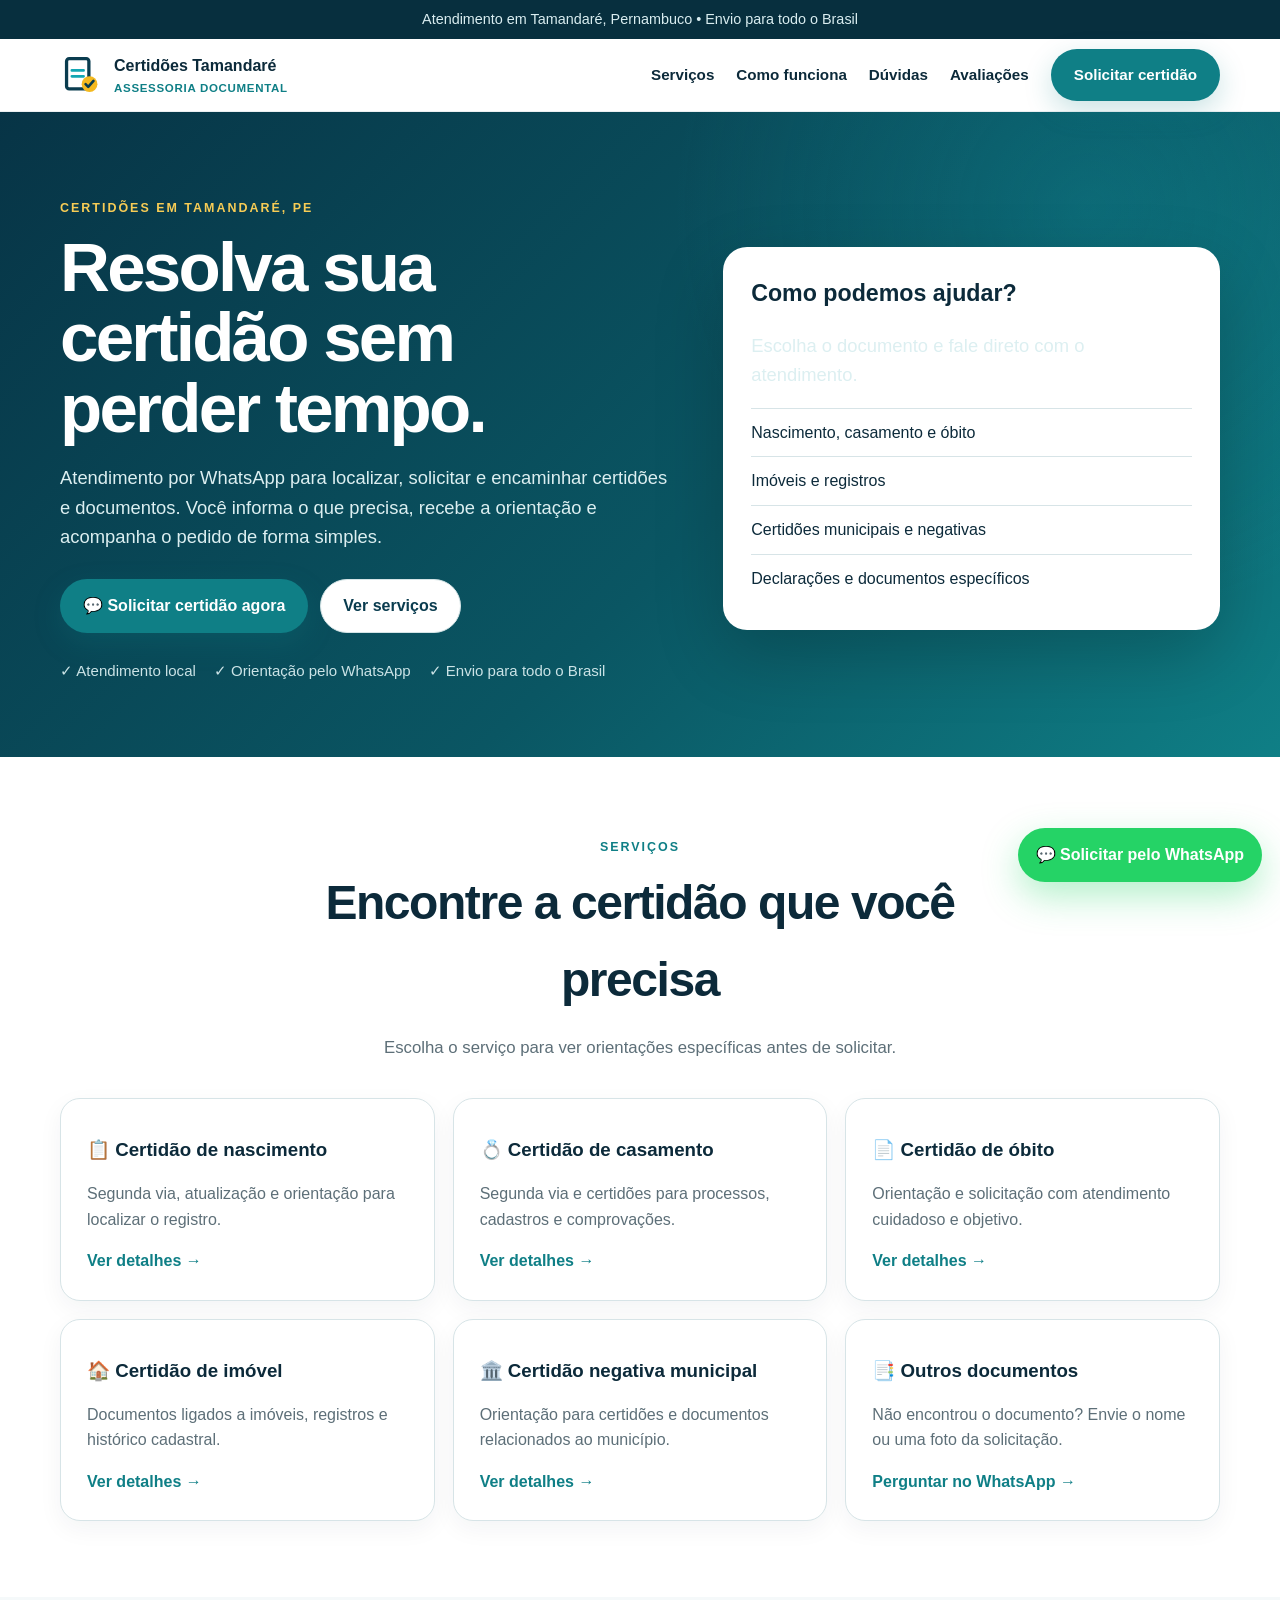
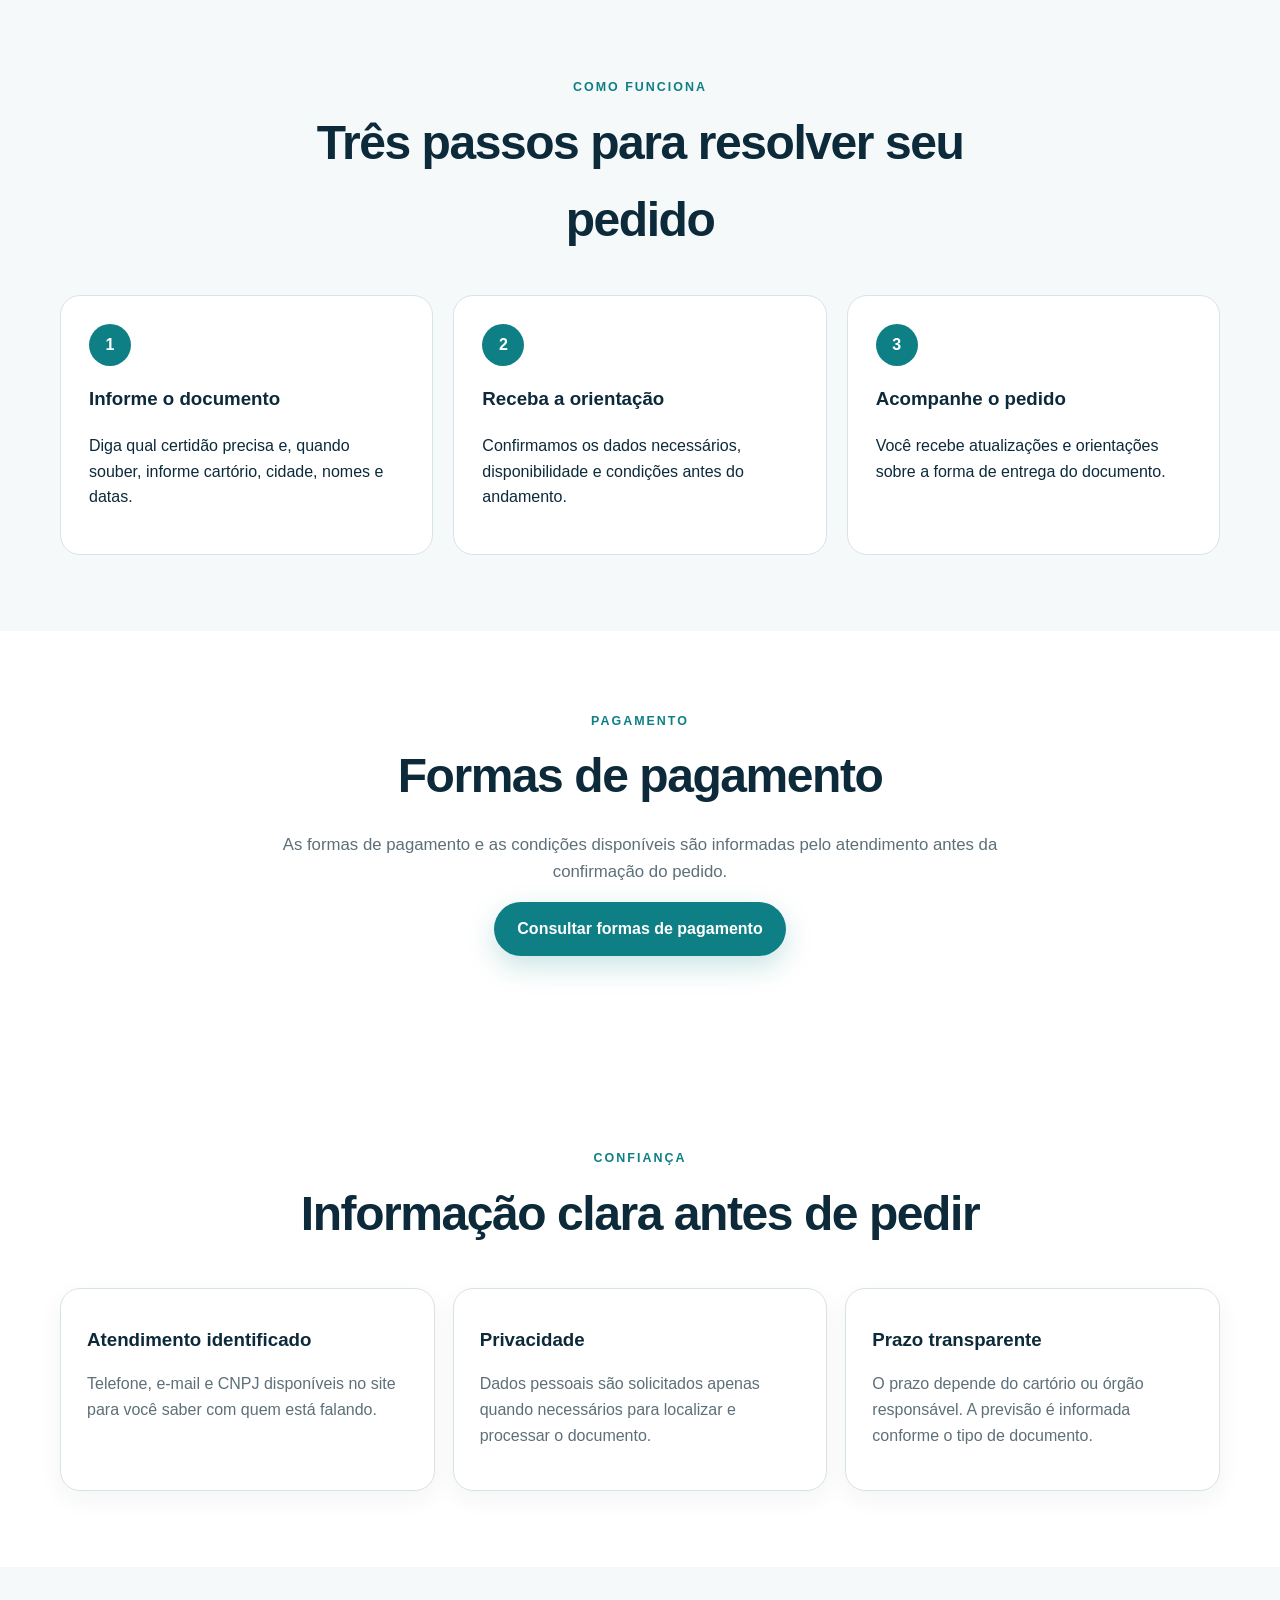
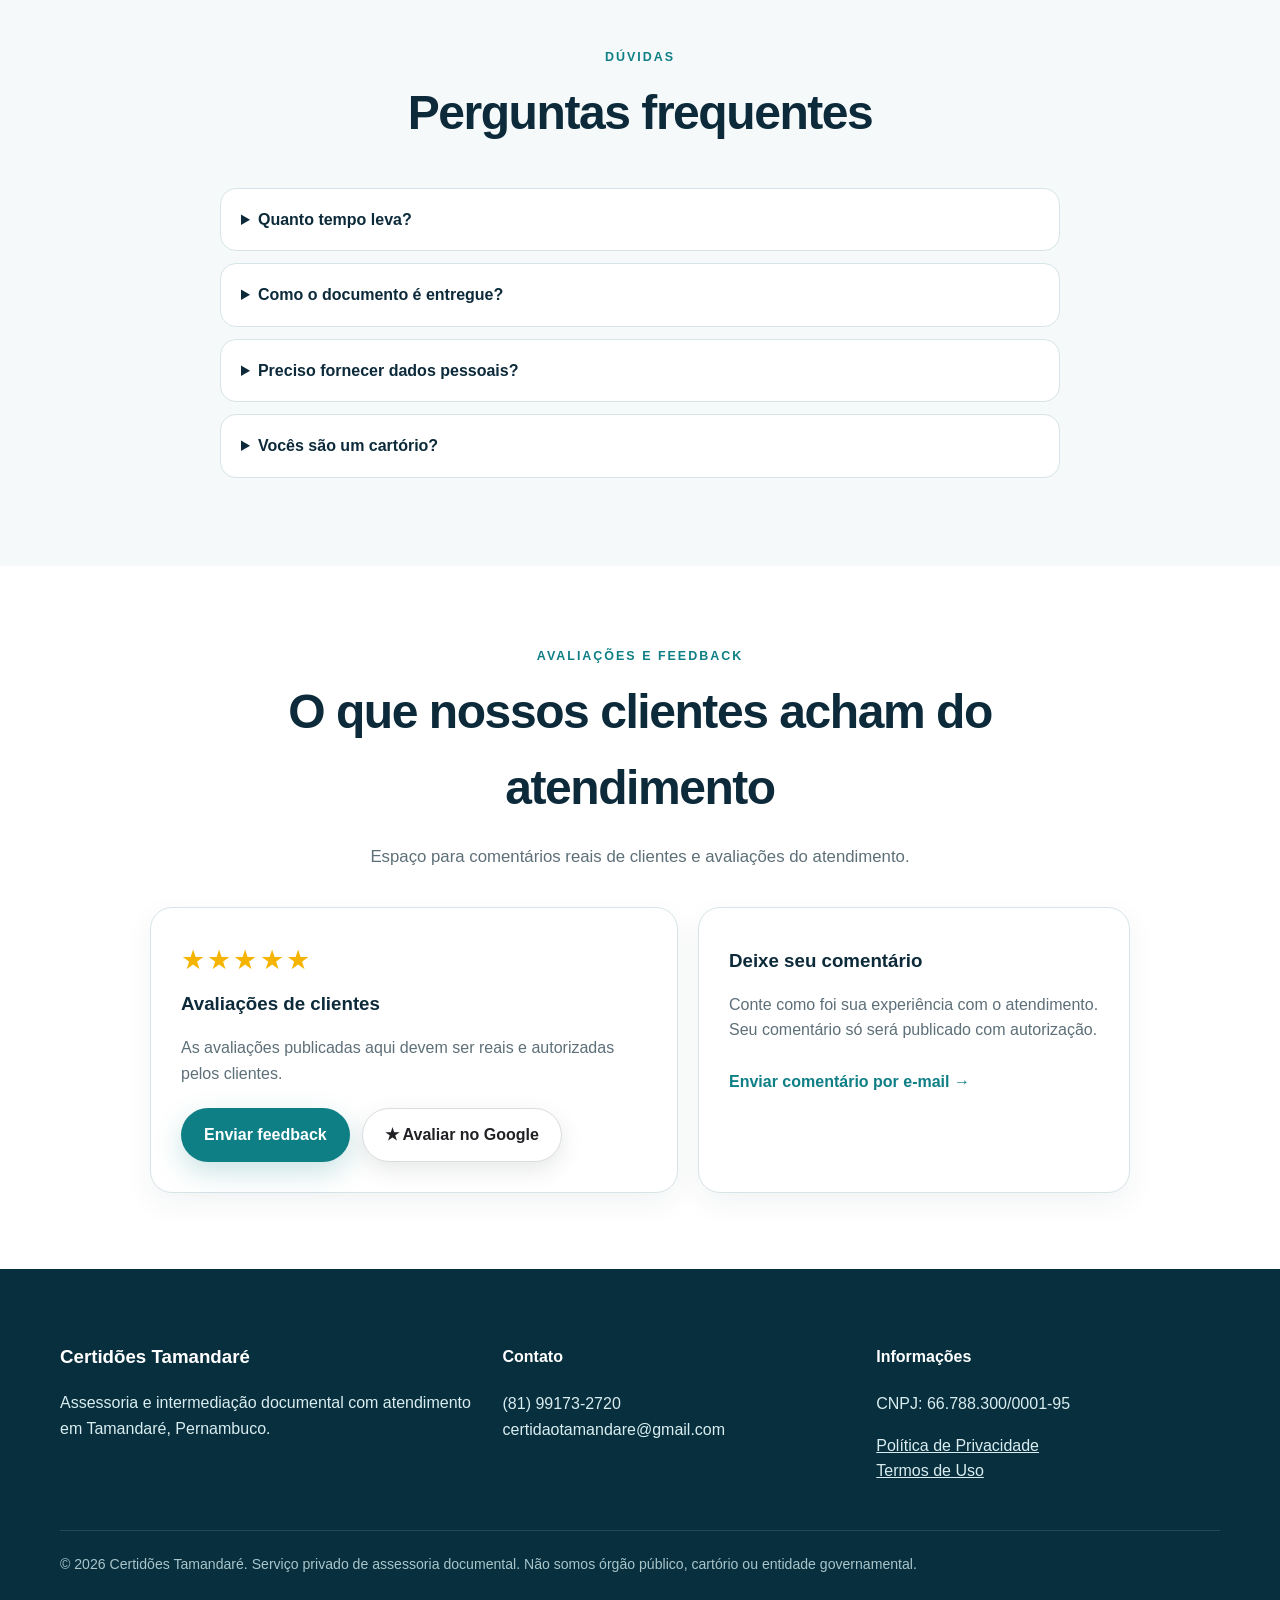
==== commit 7a71f33c: "Atualiza e-mail de contato para certidaotamandare@gmail.com" ====
--- a/index.html
+++ b/index.html
@@ -1 +1 @@
-<!DOCTYPE html><html lang="pt-BR"><head><meta charset="UTF-8"><meta name="viewport" content="width=device-width,initial-scale=1"><title>Certidões em Tamandaré | Nascimento, Casamento, Óbito e Imóveis</title><meta name="description" content="Solicite certidões em Tamandaré, PE, com atendimento por WhatsApp: nascimento, casamento, óbito, imóveis e certidões municipais. Atendimento local e envio para todo o Brasil."><meta name="robots" content="index,follow,max-image-preview:large,max-snippet:-1"><meta name="theme-color" content="#0A3C4F"><link rel="canonical" href="https://certidaotamandare.com.br/"><link rel="stylesheet" href="/styles.css"><meta property="og:locale" content="pt_BR"><meta property="og:type" content="website"><meta property="og:title" content="Certidões em Tamandaré | Atendimento documental"><meta property="og:description" content="Solicite certidões e documentos com atendimento rápido pelo WhatsApp."><meta property="og:url" content="https://certidaotamandare.com.br/"><meta property="og:site_name" content="Certidões Tamandaré"><meta name="twitter:card" content="summary"><script type="application/ld+json">{"@context":"https://schema.org","@graph":[{"@type":"Organization","@id":"https://certidaotamandare.com.br/#org","name":"Certidões Tamandaré","url":"https://certidaotamandare.com.br/","email":"certidoestamandare@gmail.com","telephone":"+55 81 99173-2720"},{"@type":"ProfessionalService","@id":"https://certidaotamandare.com.br/#service","name":"Certidões Tamandaré","url":"https://certidaotamandare.com.br/","areaServed":[{"@type":"City","name":"Tamandaré"},{"@type":"State","name":"Pernambuco"},{"@type":"Country","name":"Brasil"}],"telephone":"+55 81 99173-2720","description":"Assessoria e intermediação documental para solicitação e encaminhamento de certidões e documentos."}]}</script></head><body><div class="topbar">Atendimento em Tamandaré, Pernambuco • Envio para todo o Brasil</div><header class="site-header"><div class="container nav"><a class="brand" href="/"><svg class="brand-icon" viewBox="0 0 64 64" aria-hidden="true"><rect x="10" y="7" width="34" height="46" rx="4" fill="none" stroke="#0A3C4F" stroke-width="5"/><path d="M18 25h18M18 34h18" stroke="#13A6B3" stroke-width="4" stroke-linecap="round"/><circle cx="45" cy="46" r="12" fill="#F4B91F"/><path d="M39 46l4 4 8-9" fill="none" stroke="#0A3C4F" stroke-width="4" stroke-linecap="round" stroke-linejoin="round"/></svg><span class="brand-text">Certidões Tamandaré<small>Assessoria documental</small></span></a><nav class="nav-links"><a href="#servicos">Serviços</a><a href="#como-funciona">Como funciona</a><a href="#faq">Dúvidas</a><a href="#avaliacoes">Avaliações</a><a class="btn btn-primary" href="https://wa.me/5581991732720?text=Olá%2C%20quero%20solicitar%20uma%20certidão" target="_blank" rel="noopener">Solicitar certidão</a></nav></div></header><main><section class="hero"><div class="container hero-grid"><div><span class="eyebrow">Certidões em Tamandaré, PE</span><h1>Resolva sua certidão sem perder tempo.</h1><p>Atendimento por WhatsApp para localizar, solicitar e encaminhar certidões e documentos. Você informa o que precisa, recebe a orientação e acompanha o pedido de forma simples.</p><div class="hero-actions"><a class="btn btn-primary" href="https://wa.me/5581991732720?text=Olá%2C%20quero%20solicitar%20uma%20certidão" target="_blank" rel="noopener">💬 Solicitar certidão agora</a><a class="btn btn-light" href="#servicos">Ver serviços</a></div><div class="trust-row"><span>✓ Atendimento local</span><span>✓ Orientação pelo WhatsApp</span><span>✓ Envio para todo o Brasil</span></div></div><aside class="hero-card"><h2>Como podemos ajudar?</h2><p>Escolha o documento e fale direto com o atendimento.</p><ul><li>Nascimento, casamento e óbito</li><li>Imóveis e registros</li><li>Certidões municipais e negativas</li><li>Declarações e documentos específicos</li></ul></aside></div></section><section class="section" id="servicos"><div class="container"><div class="section-head"><span class="eyebrow" style="color:#0F7F86">Serviços</span><h2>Encontre a certidão que você precisa</h2><p>Escolha o serviço para ver orientações específicas antes de solicitar.</p></div><div class="services-grid"><article class="card"><h3>📋 Certidão de nascimento</h3><p>Segunda via, atualização e orientação para localizar o registro.</p><a class="card-link" href="/certidao-nascimento-tamandare.html">Ver detalhes →</a></article><article class="card"><h3>💍 Certidão de casamento</h3><p>Segunda via e certidões para processos, cadastros e comprovações.</p><a class="card-link" href="/certidao-casamento-tamandare.html">Ver detalhes →</a></article><article class="card"><h3>📄 Certidão de óbito</h3><p>Orientação e solicitação com atendimento cuidadoso e objetivo.</p><a class="card-link" href="/certidao-obito-tamandare.html">Ver detalhes →</a></article><article class="card"><h3>🏠 Certidão de imóvel</h3><p>Documentos ligados a imóveis, registros e histórico cadastral.</p><a class="card-link" href="/certidao-imovel-tamandare.html">Ver detalhes →</a></article><article class="card"><h3>🏛️ Certidão negativa municipal</h3><p>Orientação para certidões e documentos relacionados ao município.</p><a class="card-link" href="/certidao-negativa-tamandare.html">Ver detalhes →</a></article><article class="card"><h3>📑 Outros documentos</h3><p>Não encontrou o documento? Envie o nome ou uma foto da solicitação.</p><a class="card-link" href="https://wa.me/5581991732720?text=Olá%2C%20preciso%20de%20outro%20tipo%20de%20documento" target="_blank" rel="noopener">Perguntar no WhatsApp →</a></article></div></div></section><section class="section alt" id="como-funciona"><div class="container"><div class="section-head"><span class="eyebrow" style="color:#0F7F86">Como funciona</span><h2>Três passos para resolver seu pedido</h2></div><div class="steps"><article class="step"><div class="step-n">1</div><h3>Informe o documento</h3><p>Diga qual certidão precisa e, quando souber, informe cartório, cidade, nomes e datas.</p></article><article class="step"><div class="step-n">2</div><h3>Receba a orientação</h3><p>Confirmamos os dados necessários, disponibilidade e condições antes do andamento.</p></article><article class="step"><div class="step-n">3</div><h3>Acompanhe o pedido</h3><p>Você recebe atualizações e orientações sobre a forma de entrega do documento.</p></article></div></div></section><section class="section" id="pagamento"><div class="container"><div class="section-head"><span class="eyebrow" style="color:#0F7F86">Pagamento</span><h2>Formas de pagamento</h2><p>As formas de pagamento e as condições disponíveis são informadas pelo atendimento antes da confirmação do pedido.</p><a class="btn btn-primary" href="https://wa.me/5581991732720?text=Quero%20saber%20as%20formas%20de%20pagamento" target="_blank" rel="noopener">Consultar formas de pagamento</a></div></div></section><section class="section"><div class="container"><div class="section-head"><span class="eyebrow" style="color:#0F7F86">Confiança</span><h2>Informação clara antes de pedir</h2></div><div class="proof"><article class="card"><h3>Atendimento identificado</h3><p>Telefone, e-mail e CNPJ disponíveis no site para você saber com quem está falando.</p></article><article class="card"><h3>Privacidade</h3><p>Dados pessoais são solicitados apenas quando necessários para localizar e processar o documento.</p></article><article class="card"><h3>Prazo transparente</h3><p>O prazo depende do cartório ou órgão responsável. A previsão é informada conforme o tipo de documento.</p></article></div></div></section><section class="section alt" id="faq"><div class="container"><div class="section-head"><span class="eyebrow" style="color:#0F7F86">Dúvidas</span><h2>Perguntas frequentes</h2></div><div class="faq"><details><summary>Quanto tempo leva?</summary><p>O prazo varia conforme o documento, cartório ou órgão responsável. Após analisar seu pedido, informamos a previsão disponível.</p></details><details><summary>Como o documento é entregue?</summary><p>A forma de entrega depende do documento e da disponibilidade do órgão emissor. Podemos orientar opções digitais e envio físico quando aplicável.</p></details><details><summary>Preciso fornecer dados pessoais?</summary><p>Alguns pedidos exigem dados para localizar o registro. Solicitamos apenas os dados necessários ao atendimento e ao processamento do pedido.</p></details><details><summary>Vocês são um cartório?</summary><p>O atendimento orienta e acompanha a solicitação de documentos conforme os dados e as necessidades de cada pedido.</p></details></div></div></section><section class="section" id="avaliacoes"><div class="container"><div class="section-head"><span class="eyebrow" style="color:#0F7F86">Avaliações e feedback</span><h2>O que nossos clientes acham do atendimento</h2><p>Espaço para comentários reais de clientes e avaliações do atendimento.</p></div><div class="reviews-grid"><article class="review-summary"><div class="review-stars">★★★★★</div><h3>Avaliações de clientes</h3><p>As avaliações publicadas aqui devem ser reais e autorizadas pelos clientes.</p><div class="review-actions"><a class="btn btn-primary" href="#contato-feedback">Enviar feedback</a><a class="btn btn-google" href="https://www.google.com/search?q=Certidoes+Tamandare" target="_blank" rel="noopener">★ Avaliar no Google</a></div></article><article class="feedback-card" id="contato-feedback"><h3>Deixe seu comentário</h3><p>Conte como foi sua experiência com o atendimento. Seu comentário só será publicado com autorização.</p><a class="feedback-link" href="mailto:certidoestamandare@gmail.com?subject=Feedback%20Certidoes%20Tamandare">Enviar comentário por e-mail →</a></article></div></div></section></main><footer class="footer"><div class="container"><div class="footer-grid"><div><h3>Certidões Tamandaré</h3><p>Assessoria e intermediação documental com atendimento em Tamandaré, Pernambuco.</p></div><div><h4>Contato</h4><p>(81) 99173-2720<br>certidoestamandare@gmail.com</p></div><div><h4>Informações</h4><p>CNPJ: 66.788.300/0001-95</p><p><a href="/privacidade.html">Política de Privacidade</a><br><a href="/termos.html">Termos de Uso</a></p></div></div><div class="legal">© 2026 Certidões Tamandaré. Serviço privado de assessoria documental. Não somos órgão público, cartório ou entidade governamental.</div></div></footer><a class="whatsapp-float" href="https://wa.me/5581991732720?text=Olá%2C%20quero%20solicitar%20uma%20certidão" target="_blank" rel="noopener">💬 Solicitar pelo WhatsApp</a></body></html>+<!DOCTYPE html><html lang="pt-BR"><head><meta charset="UTF-8"><meta name="viewport" content="width=device-width,initial-scale=1"><title>Certidões em Tamandaré | Nascimento, Casamento, Óbito e Imóveis</title><meta name="description" content="Solicite certidões em Tamandaré, PE, com atendimento por WhatsApp: nascimento, casamento, óbito, imóveis e certidões municipais. Atendimento local e envio para todo o Brasil."><meta name="robots" content="index,follow,max-image-preview:large,max-snippet:-1"><meta name="theme-color" content="#0A3C4F"><link rel="canonical" href="https://certidaotamandare.com.br/"><link rel="stylesheet" href="/styles.css"><meta property="og:locale" content="pt_BR"><meta property="og:type" content="website"><meta property="og:title" content="Certidões em Tamandaré | Atendimento documental"><meta property="og:description" content="Solicite certidões e documentos com atendimento rápido pelo WhatsApp."><meta property="og:url" content="https://certidaotamandare.com.br/"><meta property="og:site_name" content="Certidões Tamandaré"><meta name="twitter:card" content="summary"><script type="application/ld+json">{"@context":"https://schema.org","@graph":[{"@type":"Organization","@id":"https://certidaotamandare.com.br/#org","name":"Certidões Tamandaré","url":"https://certidaotamandare.com.br/","email":"certidaotamandare@gmail.com","telephone":"+55 81 99173-2720"},{"@type":"ProfessionalService","@id":"https://certidaotamandare.com.br/#service","name":"Certidões Tamandaré","url":"https://certidaotamandare.com.br/","areaServed":[{"@type":"City","name":"Tamandaré"},{"@type":"State","name":"Pernambuco"},{"@type":"Country","name":"Brasil"}],"telephone":"+55 81 99173-2720","description":"Assessoria e intermediação documental para solicitação e encaminhamento de certidões e documentos."}]}</script></head><body><div class="topbar">Atendimento em Tamandaré, Pernambuco • Envio para todo o Brasil</div><header class="site-header"><div class="container nav"><a class="brand" href="/"><svg class="brand-icon" viewBox="0 0 64 64" aria-hidden="true"><rect x="10" y="7" width="34" height="46" rx="4" fill="none" stroke="#0A3C4F" stroke-width="5"/><path d="M18 25h18M18 34h18" stroke="#13A6B3" stroke-width="4" stroke-linecap="round"/><circle cx="45" cy="46" r="12" fill="#F4B91F"/><path d="M39 46l4 4 8-9" fill="none" stroke="#0A3C4F" stroke-width="4" stroke-linecap="round" stroke-linejoin="round"/></svg><span class="brand-text">Certidões Tamandaré<small>Assessoria documental</small></span></a><nav class="nav-links"><a href="#servicos">Serviços</a><a href="#como-funciona">Como funciona</a><a href="#faq">Dúvidas</a><a href="#avaliacoes">Avaliações</a><a class="btn btn-primary" href="https://wa.me/5581991732720?text=Olá%2C%20quero%20solicitar%20uma%20certidão" target="_blank" rel="noopener">Solicitar certidão</a></nav></div></header><main><section class="hero"><div class="container hero-grid"><div><span class="eyebrow">Certidões em Tamandaré, PE</span><h1>Resolva sua certidão sem perder tempo.</h1><p>Atendimento por WhatsApp para localizar, solicitar e encaminhar certidões e documentos. Você informa o que precisa, recebe a orientação e acompanha o pedido de forma simples.</p><div class="hero-actions"><a class="btn btn-primary" href="https://wa.me/5581991732720?text=Olá%2C%20quero%20solicitar%20uma%20certidão" target="_blank" rel="noopener">💬 Solicitar certidão agora</a><a class="btn btn-light" href="#servicos">Ver serviços</a></div><div class="trust-row"><span>✓ Atendimento local</span><span>✓ Orientação pelo WhatsApp</span><span>✓ Envio para todo o Brasil</span></div></div><aside class="hero-card"><h2>Como podemos ajudar?</h2><p>Escolha o documento e fale direto com o atendimento.</p><ul><li>Nascimento, casamento e óbito</li><li>Imóveis e registros</li><li>Certidões municipais e negativas</li><li>Declarações e documentos específicos</li></ul></aside></div></section><section class="section" id="servicos"><div class="container"><div class="section-head"><span class="eyebrow" style="color:#0F7F86">Serviços</span><h2>Encontre a certidão que você precisa</h2><p>Escolha o serviço para ver orientações específicas antes de solicitar.</p></div><div class="services-grid"><article class="card"><h3>📋 Certidão de nascimento</h3><p>Segunda via, atualização e orientação para localizar o registro.</p><a class="card-link" href="/certidao-nascimento-tamandare.html">Ver detalhes →</a></article><article class="card"><h3>💍 Certidão de casamento</h3><p>Segunda via e certidões para processos, cadastros e comprovações.</p><a class="card-link" href="/certidao-casamento-tamandare.html">Ver detalhes →</a></article><article class="card"><h3>📄 Certidão de óbito</h3><p>Orientação e solicitação com atendimento cuidadoso e objetivo.</p><a class="card-link" href="/certidao-obito-tamandare.html">Ver detalhes →</a></article><article class="card"><h3>🏠 Certidão de imóvel</h3><p>Documentos ligados a imóveis, registros e histórico cadastral.</p><a class="card-link" href="/certidao-imovel-tamandare.html">Ver detalhes →</a></article><article class="card"><h3>🏛️ Certidão negativa municipal</h3><p>Orientação para certidões e documentos relacionados ao município.</p><a class="card-link" href="/certidao-negativa-tamandare.html">Ver detalhes →</a></article><article class="card"><h3>📑 Outros documentos</h3><p>Não encontrou o documento? Envie o nome ou uma foto da solicitação.</p><a class="card-link" href="https://wa.me/5581991732720?text=Olá%2C%20preciso%20de%20outro%20tipo%20de%20documento" target="_blank" rel="noopener">Perguntar no WhatsApp →</a></article></div></div></section><section class="section alt" id="como-funciona"><div class="container"><div class="section-head"><span class="eyebrow" style="color:#0F7F86">Como funciona</span><h2>Três passos para resolver seu pedido</h2></div><div class="steps"><article class="step"><div class="step-n">1</div><h3>Informe o documento</h3><p>Diga qual certidão precisa e, quando souber, informe cartório, cidade, nomes e datas.</p></article><article class="step"><div class="step-n">2</div><h3>Receba a orientação</h3><p>Confirmamos os dados necessários, disponibilidade e condições antes do andamento.</p></article><article class="step"><div class="step-n">3</div><h3>Acompanhe o pedido</h3><p>Você recebe atualizações e orientações sobre a forma de entrega do documento.</p></article></div></div></section><section class="section" id="pagamento"><div class="container"><div class="section-head"><span class="eyebrow" style="color:#0F7F86">Pagamento</span><h2>Formas de pagamento</h2><p>As formas de pagamento e as condições disponíveis são informadas pelo atendimento antes da confirmação do pedido.</p><a class="btn btn-primary" href="https://wa.me/5581991732720?text=Quero%20saber%20as%20formas%20de%20pagamento" target="_blank" rel="noopener">Consultar formas de pagamento</a></div></div></section><section class="section"><div class="container"><div class="section-head"><span class="eyebrow" style="color:#0F7F86">Confiança</span><h2>Informação clara antes de pedir</h2></div><div class="proof"><article class="card"><h3>Atendimento identificado</h3><p>Telefone, e-mail e CNPJ disponíveis no site para você saber com quem está falando.</p></article><article class="card"><h3>Privacidade</h3><p>Dados pessoais são solicitados apenas quando necessários para localizar e processar o documento.</p></article><article class="card"><h3>Prazo transparente</h3><p>O prazo depende do cartório ou órgão responsável. A previsão é informada conforme o tipo de documento.</p></article></div></div></section><section class="section alt" id="faq"><div class="container"><div class="section-head"><span class="eyebrow" style="color:#0F7F86">Dúvidas</span><h2>Perguntas frequentes</h2></div><div class="faq"><details><summary>Quanto tempo leva?</summary><p>O prazo varia conforme o documento, cartório ou órgão responsável. Após analisar seu pedido, informamos a previsão disponível.</p></details><details><summary>Como o documento é entregue?</summary><p>A forma de entrega depende do documento e da disponibilidade do órgão emissor. Podemos orientar opções digitais e envio físico quando aplicável.</p></details><details><summary>Preciso fornecer dados pessoais?</summary><p>Alguns pedidos exigem dados para localizar o registro. Solicitamos apenas os dados necessários ao atendimento e ao processamento do pedido.</p></details><details><summary>Vocês são um cartório?</summary><p>O atendimento orienta e acompanha a solicitação de documentos conforme os dados e as necessidades de cada pedido.</p></details></div></div></section><section class="section" id="avaliacoes"><div class="container"><div class="section-head"><span class="eyebrow" style="color:#0F7F86">Avaliações e feedback</span><h2>O que nossos clientes acham do atendimento</h2><p>Espaço para comentários reais de clientes e avaliações do atendimento.</p></div><div class="reviews-grid"><article class="review-summary"><div class="review-stars">★★★★★</div><h3>Avaliações de clientes</h3><p>As avaliações publicadas aqui devem ser reais e autorizadas pelos clientes.</p><div class="review-actions"><a class="btn btn-primary" href="#contato-feedback">Enviar feedback</a><a class="btn btn-google" href="https://www.google.com/search?q=Certidoes+Tamandare" target="_blank" rel="noopener">★ Avaliar no Google</a></div></article><article class="feedback-card" id="contato-feedback"><h3>Deixe seu comentário</h3><p>Conte como foi sua experiência com o atendimento. Seu comentário só será publicado com autorização.</p><a class="feedback-link" href="mailto:certidaotamandare@gmail.com?subject=Feedback%20Certidoes%20Tamandare">Enviar comentário por e-mail →</a></article></div></div></section></main><footer class="footer"><div class="container"><div class="footer-grid"><div><h3>Certidões Tamandaré</h3><p>Assessoria e intermediação documental com atendimento em Tamandaré, Pernambuco.</p></div><div><h4>Contato</h4><p>(81) 99173-2720<br>certidaotamandare@gmail.com</p></div><div><h4>Informações</h4><p>CNPJ: 66.788.300/0001-95</p><p><a href="/privacidade.html">Política de Privacidade</a><br><a href="/termos.html">Termos de Uso</a></p></div></div><div class="legal">© 2026 Certidões Tamandaré. Serviço privado de assessoria documental. Não somos órgão público, cartório ou entidade governamental.</div></div></footer><a class="whatsapp-float" href="https://wa.me/5581991732720?text=Olá%2C%20quero%20solicitar%20uma%20certidão" target="_blank" rel="noopener">💬 Solicitar pelo WhatsApp</a></body></html>
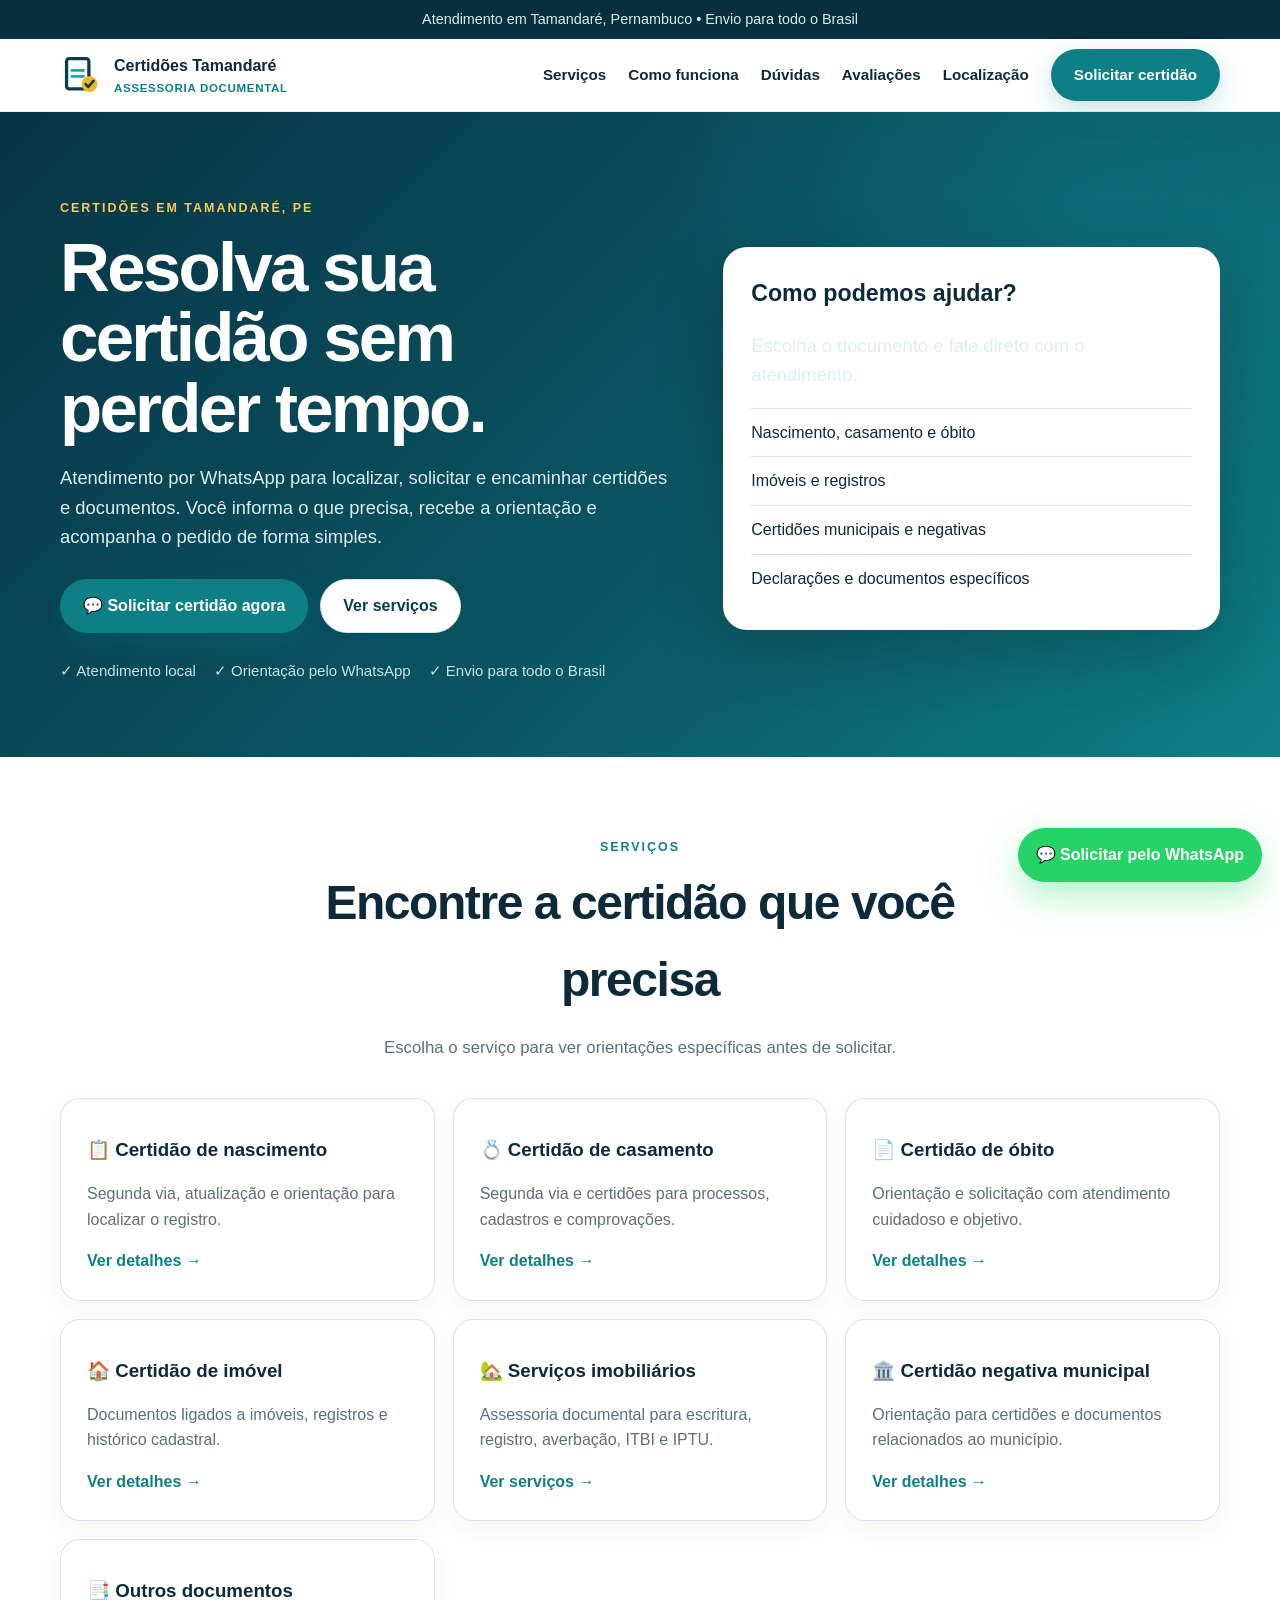
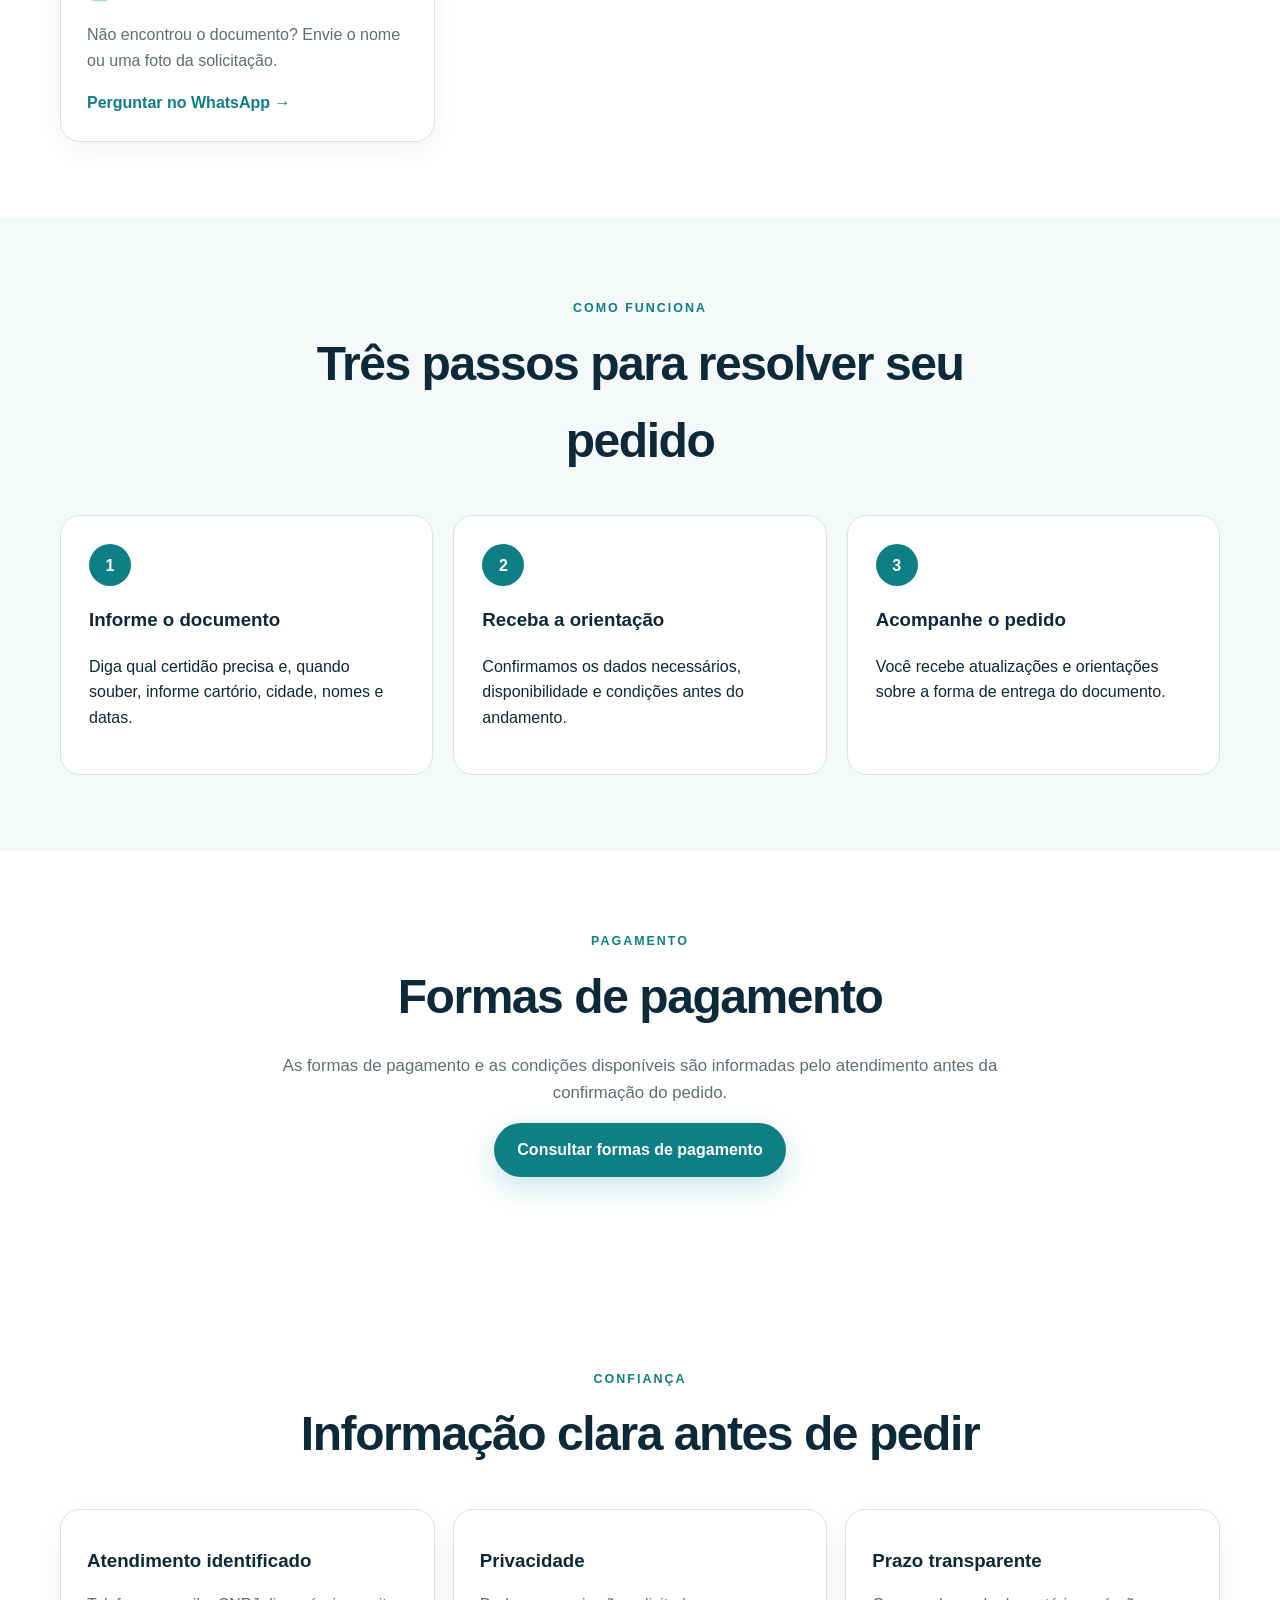
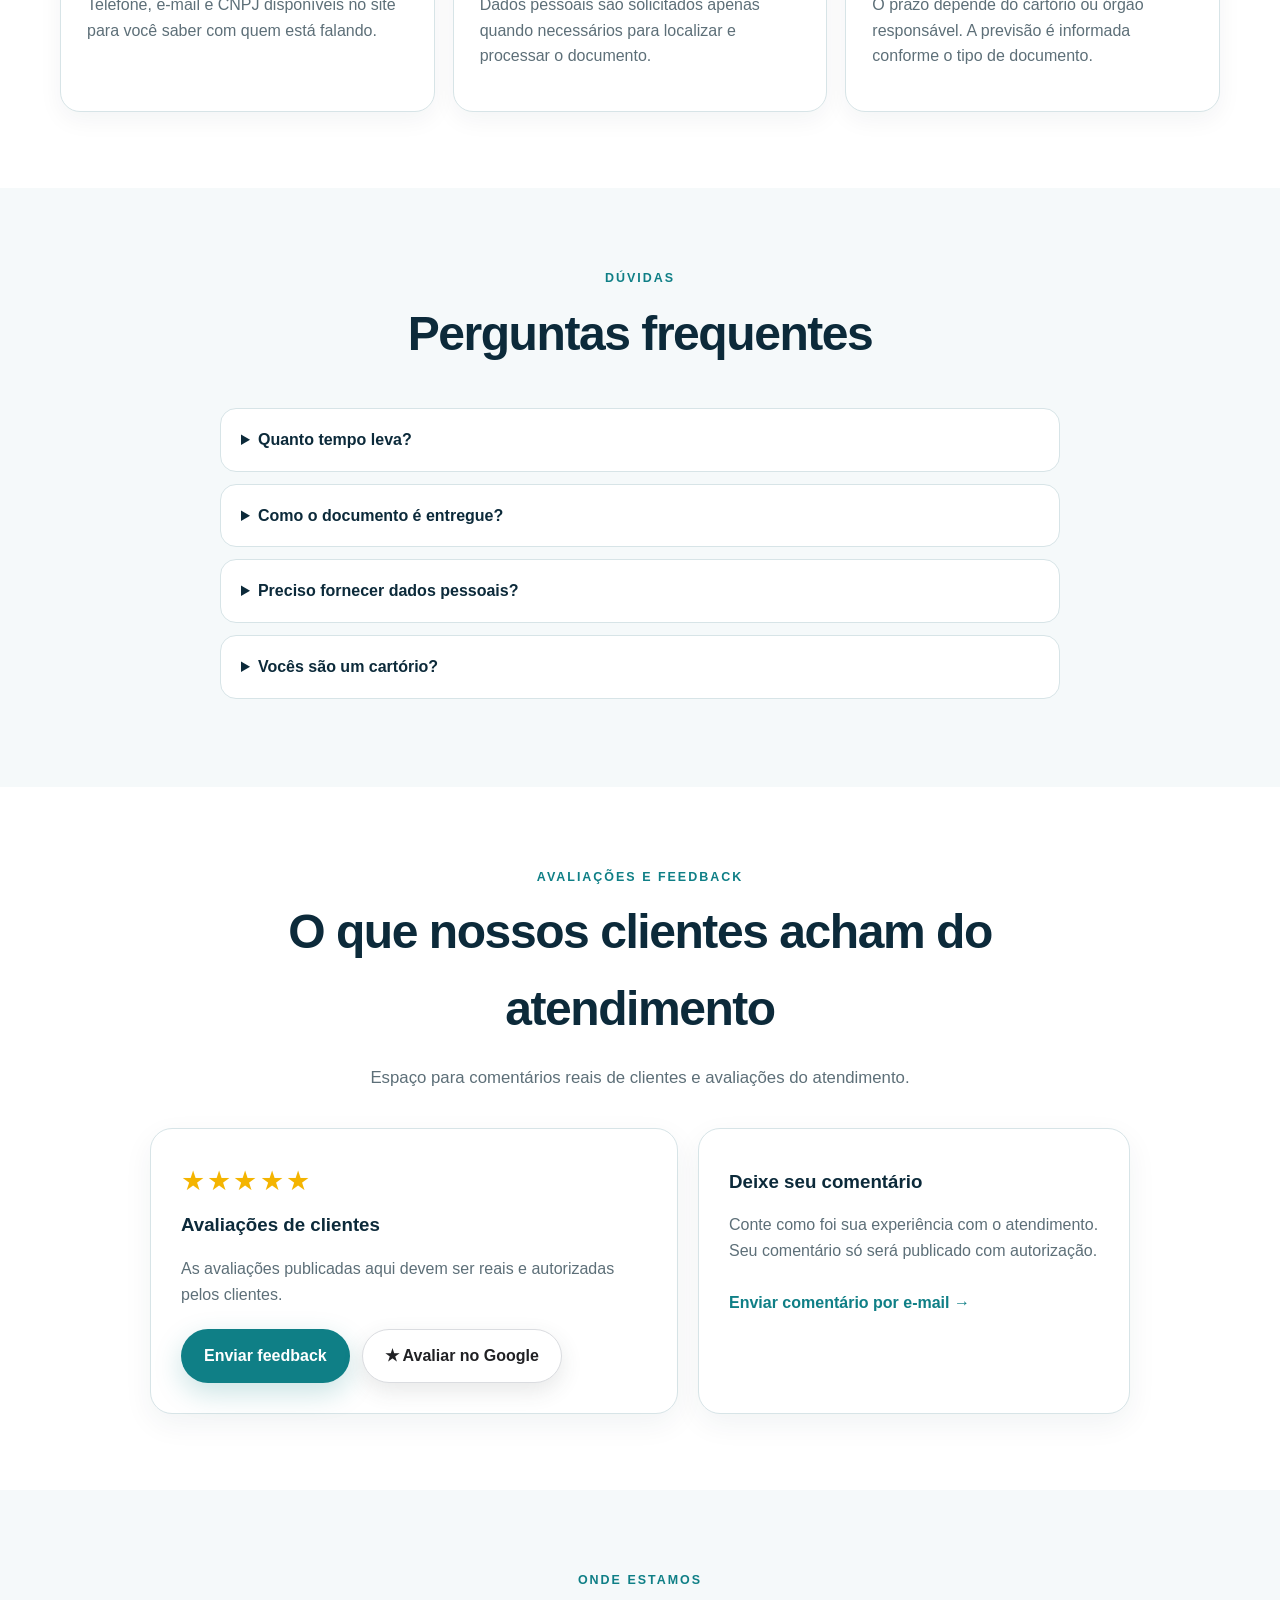
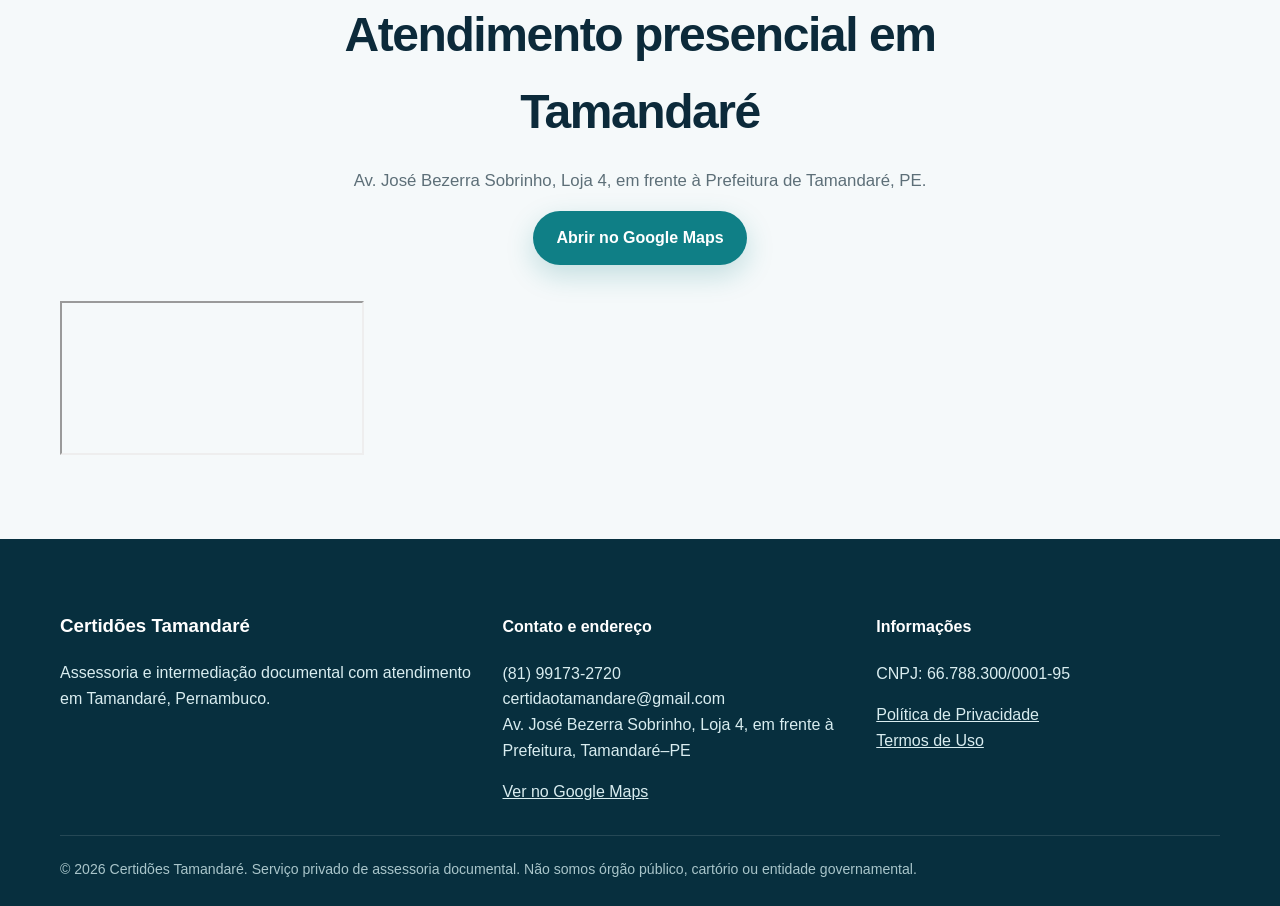
==== commit e3dc425e: "Adiciona serviços imobiliários e localização" ====
--- a/index.html
+++ b/index.html
@@ -1 +1 @@
-<!DOCTYPE html><html lang="pt-BR"><head><meta charset="UTF-8"><meta name="viewport" content="width=device-width,initial-scale=1"><title>Certidões em Tamandaré | Nascimento, Casamento, Óbito e Imóveis</title><meta name="description" content="Solicite certidões em Tamandaré, PE, com atendimento por WhatsApp: nascimento, casamento, óbito, imóveis e certidões municipais. Atendimento local e envio para todo o Brasil."><meta name="robots" content="index,follow,max-image-preview:large,max-snippet:-1"><meta name="theme-color" content="#0A3C4F"><link rel="canonical" href="https://certidaotamandare.com.br/"><link rel="stylesheet" href="/styles.css"><meta property="og:locale" content="pt_BR"><meta property="og:type" content="website"><meta property="og:title" content="Certidões em Tamandaré | Atendimento documental"><meta property="og:description" content="Solicite certidões e documentos com atendimento rápido pelo WhatsApp."><meta property="og:url" content="https://certidaotamandare.com.br/"><meta property="og:site_name" content="Certidões Tamandaré"><meta name="twitter:card" content="summary"><script type="application/ld+json">{"@context":"https://schema.org","@graph":[{"@type":"Organization","@id":"https://certidaotamandare.com.br/#org","name":"Certidões Tamandaré","url":"https://certidaotamandare.com.br/","email":"certidaotamandare@gmail.com","telephone":"+55 81 99173-2720"},{"@type":"ProfessionalService","@id":"https://certidaotamandare.com.br/#service","name":"Certidões Tamandaré","url":"https://certidaotamandare.com.br/","areaServed":[{"@type":"City","name":"Tamandaré"},{"@type":"State","name":"Pernambuco"},{"@type":"Country","name":"Brasil"}],"telephone":"+55 81 99173-2720","description":"Assessoria e intermediação documental para solicitação e encaminhamento de certidões e documentos."}]}</script></head><body><div class="topbar">Atendimento em Tamandaré, Pernambuco • Envio para todo o Brasil</div><header class="site-header"><div class="container nav"><a class="brand" href="/"><svg class="brand-icon" viewBox="0 0 64 64" aria-hidden="true"><rect x="10" y="7" width="34" height="46" rx="4" fill="none" stroke="#0A3C4F" stroke-width="5"/><path d="M18 25h18M18 34h18" stroke="#13A6B3" stroke-width="4" stroke-linecap="round"/><circle cx="45" cy="46" r="12" fill="#F4B91F"/><path d="M39 46l4 4 8-9" fill="none" stroke="#0A3C4F" stroke-width="4" stroke-linecap="round" stroke-linejoin="round"/></svg><span class="brand-text">Certidões Tamandaré<small>Assessoria documental</small></span></a><nav class="nav-links"><a href="#servicos">Serviços</a><a href="#como-funciona">Como funciona</a><a href="#faq">Dúvidas</a><a href="#avaliacoes">Avaliações</a><a class="btn btn-primary" href="https://wa.me/5581991732720?text=Olá%2C%20quero%20solicitar%20uma%20certidão" target="_blank" rel="noopener">Solicitar certidão</a></nav></div></header><main><section class="hero"><div class="container hero-grid"><div><span class="eyebrow">Certidões em Tamandaré, PE</span><h1>Resolva sua certidão sem perder tempo.</h1><p>Atendimento por WhatsApp para localizar, solicitar e encaminhar certidões e documentos. Você informa o que precisa, recebe a orientação e acompanha o pedido de forma simples.</p><div class="hero-actions"><a class="btn btn-primary" href="https://wa.me/5581991732720?text=Olá%2C%20quero%20solicitar%20uma%20certidão" target="_blank" rel="noopener">💬 Solicitar certidão agora</a><a class="btn btn-light" href="#servicos">Ver serviços</a></div><div class="trust-row"><span>✓ Atendimento local</span><span>✓ Orientação pelo WhatsApp</span><span>✓ Envio para todo o Brasil</span></div></div><aside class="hero-card"><h2>Como podemos ajudar?</h2><p>Escolha o documento e fale direto com o atendimento.</p><ul><li>Nascimento, casamento e óbito</li><li>Imóveis e registros</li><li>Certidões municipais e negativas</li><li>Declarações e documentos específicos</li></ul></aside></div></section><section class="section" id="servicos"><div class="container"><div class="section-head"><span class="eyebrow" style="color:#0F7F86">Serviços</span><h2>Encontre a certidão que você precisa</h2><p>Escolha o serviço para ver orientações específicas antes de solicitar.</p></div><div class="services-grid"><article class="card"><h3>📋 Certidão de nascimento</h3><p>Segunda via, atualização e orientação para localizar o registro.</p><a class="card-link" href="/certidao-nascimento-tamandare.html">Ver detalhes →</a></article><article class="card"><h3>💍 Certidão de casamento</h3><p>Segunda via e certidões para processos, cadastros e comprovações.</p><a class="card-link" href="/certidao-casamento-tamandare.html">Ver detalhes →</a></article><article class="card"><h3>📄 Certidão de óbito</h3><p>Orientação e solicitação com atendimento cuidadoso e objetivo.</p><a class="card-link" href="/certidao-obito-tamandare.html">Ver detalhes →</a></article><article class="card"><h3>🏠 Certidão de imóvel</h3><p>Documentos ligados a imóveis, registros e histórico cadastral.</p><a class="card-link" href="/certidao-imovel-tamandare.html">Ver detalhes →</a></article><article class="card"><h3>🏛️ Certidão negativa municipal</h3><p>Orientação para certidões e documentos relacionados ao município.</p><a class="card-link" href="/certidao-negativa-tamandare.html">Ver detalhes →</a></article><article class="card"><h3>📑 Outros documentos</h3><p>Não encontrou o documento? Envie o nome ou uma foto da solicitação.</p><a class="card-link" href="https://wa.me/5581991732720?text=Olá%2C%20preciso%20de%20outro%20tipo%20de%20documento" target="_blank" rel="noopener">Perguntar no WhatsApp →</a></article></div></div></section><section class="section alt" id="como-funciona"><div class="container"><div class="section-head"><span class="eyebrow" style="color:#0F7F86">Como funciona</span><h2>Três passos para resolver seu pedido</h2></div><div class="steps"><article class="step"><div class="step-n">1</div><h3>Informe o documento</h3><p>Diga qual certidão precisa e, quando souber, informe cartório, cidade, nomes e datas.</p></article><article class="step"><div class="step-n">2</div><h3>Receba a orientação</h3><p>Confirmamos os dados necessários, disponibilidade e condições antes do andamento.</p></article><article class="step"><div class="step-n">3</div><h3>Acompanhe o pedido</h3><p>Você recebe atualizações e orientações sobre a forma de entrega do documento.</p></article></div></div></section><section class="section" id="pagamento"><div class="container"><div class="section-head"><span class="eyebrow" style="color:#0F7F86">Pagamento</span><h2>Formas de pagamento</h2><p>As formas de pagamento e as condições disponíveis são informadas pelo atendimento antes da confirmação do pedido.</p><a class="btn btn-primary" href="https://wa.me/5581991732720?text=Quero%20saber%20as%20formas%20de%20pagamento" target="_blank" rel="noopener">Consultar formas de pagamento</a></div></div></section><section class="section"><div class="container"><div class="section-head"><span class="eyebrow" style="color:#0F7F86">Confiança</span><h2>Informação clara antes de pedir</h2></div><div class="proof"><article class="card"><h3>Atendimento identificado</h3><p>Telefone, e-mail e CNPJ disponíveis no site para você saber com quem está falando.</p></article><article class="card"><h3>Privacidade</h3><p>Dados pessoais são solicitados apenas quando necessários para localizar e processar o documento.</p></article><article class="card"><h3>Prazo transparente</h3><p>O prazo depende do cartório ou órgão responsável. A previsão é informada conforme o tipo de documento.</p></article></div></div></section><section class="section alt" id="faq"><div class="container"><div class="section-head"><span class="eyebrow" style="color:#0F7F86">Dúvidas</span><h2>Perguntas frequentes</h2></div><div class="faq"><details><summary>Quanto tempo leva?</summary><p>O prazo varia conforme o documento, cartório ou órgão responsável. Após analisar seu pedido, informamos a previsão disponível.</p></details><details><summary>Como o documento é entregue?</summary><p>A forma de entrega depende do documento e da disponibilidade do órgão emissor. Podemos orientar opções digitais e envio físico quando aplicável.</p></details><details><summary>Preciso fornecer dados pessoais?</summary><p>Alguns pedidos exigem dados para localizar o registro. Solicitamos apenas os dados necessários ao atendimento e ao processamento do pedido.</p></details><details><summary>Vocês são um cartório?</summary><p>O atendimento orienta e acompanha a solicitação de documentos conforme os dados e as necessidades de cada pedido.</p></details></div></div></section><section class="section" id="avaliacoes"><div class="container"><div class="section-head"><span class="eyebrow" style="color:#0F7F86">Avaliações e feedback</span><h2>O que nossos clientes acham do atendimento</h2><p>Espaço para comentários reais de clientes e avaliações do atendimento.</p></div><div class="reviews-grid"><article class="review-summary"><div class="review-stars">★★★★★</div><h3>Avaliações de clientes</h3><p>As avaliações publicadas aqui devem ser reais e autorizadas pelos clientes.</p><div class="review-actions"><a class="btn btn-primary" href="#contato-feedback">Enviar feedback</a><a class="btn btn-google" href="https://www.google.com/search?q=Certidoes+Tamandare" target="_blank" rel="noopener">★ Avaliar no Google</a></div></article><article class="feedback-card" id="contato-feedback"><h3>Deixe seu comentário</h3><p>Conte como foi sua experiência com o atendimento. Seu comentário só será publicado com autorização.</p><a class="feedback-link" href="mailto:certidaotamandare@gmail.com?subject=Feedback%20Certidoes%20Tamandare">Enviar comentário por e-mail →</a></article></div></div></section></main><footer class="footer"><div class="container"><div class="footer-grid"><div><h3>Certidões Tamandaré</h3><p>Assessoria e intermediação documental com atendimento em Tamandaré, Pernambuco.</p></div><div><h4>Contato</h4><p>(81) 99173-2720<br>certidaotamandare@gmail.com</p></div><div><h4>Informações</h4><p>CNPJ: 66.788.300/0001-95</p><p><a href="/privacidade.html">Política de Privacidade</a><br><a href="/termos.html">Termos de Uso</a></p></div></div><div class="legal">© 2026 Certidões Tamandaré. Serviço privado de assessoria documental. Não somos órgão público, cartório ou entidade governamental.</div></div></footer><a class="whatsapp-float" href="https://wa.me/5581991732720?text=Olá%2C%20quero%20solicitar%20uma%20certidão" target="_blank" rel="noopener">💬 Solicitar pelo WhatsApp</a></body></html>+<!DOCTYPE html><html lang="pt-BR"><head><meta charset="UTF-8"><meta name="viewport" content="width=device-width,initial-scale=1"><title>Certidões e Serviços Imobiliários em Tamandaré | Certidões Tamandaré</title><meta name="description" content="Assessoria documental em Tamandaré, PE: certidões, escritura, registro, averbação, ITBI e IPTU. Atendimento na Av. José Bezerra Sobrinho, Loja 4, em frente à Prefeitura."><meta name="robots" content="index,follow,max-image-preview:large,max-snippet:-1"><meta name="theme-color" content="#0A3C4F"><link rel="canonical" href="https://certidaotamandare.com.br/"><link rel="stylesheet" href="/styles.css"><meta property="og:locale" content="pt_BR"><meta property="og:type" content="website"><meta property="og:title" content="Certidões em Tamandaré | Atendimento documental"><meta property="og:description" content="Solicite certidões e documentos com atendimento rápido pelo WhatsApp."><meta property="og:url" content="https://certidaotamandare.com.br/"><meta property="og:site_name" content="Certidões Tamandaré"><meta name="twitter:card" content="summary"><script type="application/ld+json">{"@context":"https://schema.org","@graph":[{"@type":"Organization","@id":"https://certidaotamandare.com.br/#org","name":"Certidões Tamandaré","url":"https://certidaotamandare.com.br/","email":"certidaotamandare@gmail.com","telephone":"+55 81 99173-2720","address":{"@type":"PostalAddress","streetAddress":"Av. José Bezerra Sobrinho, Loja 4, em frente à Prefeitura","addressLocality":"Tamandaré","addressRegion":"PE","addressCountry":"BR"}},{"@type":"ProfessionalService","@id":"https://certidaotamandare.com.br/#service","name":"Certidões Tamandaré","url":"https://certidaotamandare.com.br/","areaServed":[{"@type":"City","name":"Tamandaré"},{"@type":"State","name":"Pernambuco"},{"@type":"Country","name":"Brasil"}],"telephone":"+55 81 99173-2720","description":"Assessoria e intermediação documental para certidões e processos imobiliários, incluindo escritura, registro, averbação, ITBI e IPTU.","address":{"@type":"PostalAddress","streetAddress":"Av. José Bezerra Sobrinho, Loja 4, em frente à Prefeitura","addressLocality":"Tamandaré","addressRegion":"PE","addressCountry":"BR"}}]}</script></head><body><div class="topbar">Atendimento em Tamandaré, Pernambuco • Envio para todo o Brasil</div><header class="site-header"><div class="container nav"><a class="brand" href="/"><svg class="brand-icon" viewBox="0 0 64 64" aria-hidden="true"><rect x="10" y="7" width="34" height="46" rx="4" fill="none" stroke="#0A3C4F" stroke-width="5"/><path d="M18 25h18M18 34h18" stroke="#13A6B3" stroke-width="4" stroke-linecap="round"/><circle cx="45" cy="46" r="12" fill="#F4B91F"/><path d="M39 46l4 4 8-9" fill="none" stroke="#0A3C4F" stroke-width="4" stroke-linecap="round" stroke-linejoin="round"/></svg><span class="brand-text">Certidões Tamandaré<small>Assessoria documental</small></span></a><nav class="nav-links"><a href="#servicos">Serviços</a><a href="#como-funciona">Como funciona</a><a href="#faq">Dúvidas</a><a href="#avaliacoes">Avaliações</a><a href="#localizacao">Localização</a><a class="btn btn-primary" href="https://wa.me/5581991732720?text=Olá%2C%20quero%20solicitar%20uma%20certidão" target="_blank" rel="noopener">Solicitar certidão</a></nav></div></header><main><section class="hero"><div class="container hero-grid"><div><span class="eyebrow">Certidões em Tamandaré, PE</span><h1>Resolva sua certidão sem perder tempo.</h1><p>Atendimento por WhatsApp para localizar, solicitar e encaminhar certidões e documentos. Você informa o que precisa, recebe a orientação e acompanha o pedido de forma simples.</p><div class="hero-actions"><a class="btn btn-primary" href="https://wa.me/5581991732720?text=Olá%2C%20quero%20solicitar%20uma%20certidão" target="_blank" rel="noopener">💬 Solicitar certidão agora</a><a class="btn btn-light" href="#servicos">Ver serviços</a></div><div class="trust-row"><span>✓ Atendimento local</span><span>✓ Orientação pelo WhatsApp</span><span>✓ Envio para todo o Brasil</span></div></div><aside class="hero-card"><h2>Como podemos ajudar?</h2><p>Escolha o documento e fale direto com o atendimento.</p><ul><li>Nascimento, casamento e óbito</li><li>Imóveis e registros</li><li>Certidões municipais e negativas</li><li>Declarações e documentos específicos</li></ul></aside></div></section><section class="section" id="servicos"><div class="container"><div class="section-head"><span class="eyebrow" style="color:#0F7F86">Serviços</span><h2>Encontre a certidão que você precisa</h2><p>Escolha o serviço para ver orientações específicas antes de solicitar.</p></div><div class="services-grid"><article class="card"><h3>📋 Certidão de nascimento</h3><p>Segunda via, atualização e orientação para localizar o registro.</p><a class="card-link" href="/certidao-nascimento-tamandare.html">Ver detalhes →</a></article><article class="card"><h3>💍 Certidão de casamento</h3><p>Segunda via e certidões para processos, cadastros e comprovações.</p><a class="card-link" href="/certidao-casamento-tamandare.html">Ver detalhes →</a></article><article class="card"><h3>📄 Certidão de óbito</h3><p>Orientação e solicitação com atendimento cuidadoso e objetivo.</p><a class="card-link" href="/certidao-obito-tamandare.html">Ver detalhes →</a></article><article class="card"><h3>🏠 Certidão de imóvel</h3><p>Documentos ligados a imóveis, registros e histórico cadastral.</p><a class="card-link" href="/certidao-imovel-tamandare.html">Ver detalhes →</a></article><article class="card"><h3>🏡 Serviços imobiliários</h3><p>Assessoria documental para escritura, registro, averbação, ITBI e IPTU.</p><a class="card-link" href="/certidao-imovel-tamandare.html">Ver serviços →</a></article><article class="card"><h3>🏛️ Certidão negativa municipal</h3><p>Orientação para certidões e documentos relacionados ao município.</p><a class="card-link" href="/certidao-negativa-tamandare.html">Ver detalhes →</a></article><article class="card"><h3>📑 Outros documentos</h3><p>Não encontrou o documento? Envie o nome ou uma foto da solicitação.</p><a class="card-link" href="https://wa.me/5581991732720?text=Olá%2C%20preciso%20de%20outro%20tipo%20de%20documento" target="_blank" rel="noopener">Perguntar no WhatsApp →</a></article></div></div></section><section class="section alt" id="como-funciona"><div class="container"><div class="section-head"><span class="eyebrow" style="color:#0F7F86">Como funciona</span><h2>Três passos para resolver seu pedido</h2></div><div class="steps"><article class="step"><div class="step-n">1</div><h3>Informe o documento</h3><p>Diga qual certidão precisa e, quando souber, informe cartório, cidade, nomes e datas.</p></article><article class="step"><div class="step-n">2</div><h3>Receba a orientação</h3><p>Confirmamos os dados necessários, disponibilidade e condições antes do andamento.</p></article><article class="step"><div class="step-n">3</div><h3>Acompanhe o pedido</h3><p>Você recebe atualizações e orientações sobre a forma de entrega do documento.</p></article></div></div></section><section class="section" id="pagamento"><div class="container"><div class="section-head"><span class="eyebrow" style="color:#0F7F86">Pagamento</span><h2>Formas de pagamento</h2><p>As formas de pagamento e as condições disponíveis são informadas pelo atendimento antes da confirmação do pedido.</p><a class="btn btn-primary" href="https://wa.me/5581991732720?text=Quero%20saber%20as%20formas%20de%20pagamento" target="_blank" rel="noopener">Consultar formas de pagamento</a></div></div></section><section class="section"><div class="container"><div class="section-head"><span class="eyebrow" style="color:#0F7F86">Confiança</span><h2>Informação clara antes de pedir</h2></div><div class="proof"><article class="card"><h3>Atendimento identificado</h3><p>Telefone, e-mail e CNPJ disponíveis no site para você saber com quem está falando.</p></article><article class="card"><h3>Privacidade</h3><p>Dados pessoais são solicitados apenas quando necessários para localizar e processar o documento.</p></article><article class="card"><h3>Prazo transparente</h3><p>O prazo depende do cartório ou órgão responsável. A previsão é informada conforme o tipo de documento.</p></article></div></div></section><section class="section alt" id="faq"><div class="container"><div class="section-head"><span class="eyebrow" style="color:#0F7F86">Dúvidas</span><h2>Perguntas frequentes</h2></div><div class="faq"><details><summary>Quanto tempo leva?</summary><p>O prazo varia conforme o documento, cartório ou órgão responsável. Após analisar seu pedido, informamos a previsão disponível.</p></details><details><summary>Como o documento é entregue?</summary><p>A forma de entrega depende do documento e da disponibilidade do órgão emissor. Podemos orientar opções digitais e envio físico quando aplicável.</p></details><details><summary>Preciso fornecer dados pessoais?</summary><p>Alguns pedidos exigem dados para localizar o registro. Solicitamos apenas os dados necessários ao atendimento e ao processamento do pedido.</p></details><details><summary>Vocês são um cartório?</summary><p>O atendimento orienta e acompanha a solicitação de documentos conforme os dados e as necessidades de cada pedido.</p></details></div></div></section><section class="section" id="avaliacoes"><div class="container"><div class="section-head"><span class="eyebrow" style="color:#0F7F86">Avaliações e feedback</span><h2>O que nossos clientes acham do atendimento</h2><p>Espaço para comentários reais de clientes e avaliações do atendimento.</p></div><div class="reviews-grid"><article class="review-summary"><div class="review-stars">★★★★★</div><h3>Avaliações de clientes</h3><p>As avaliações publicadas aqui devem ser reais e autorizadas pelos clientes.</p><div class="review-actions"><a class="btn btn-primary" href="#contato-feedback">Enviar feedback</a><a class="btn btn-google" href="https://www.google.com/search?q=Certidoes+Tamandare" target="_blank" rel="noopener">★ Avaliar no Google</a></div></article><article class="feedback-card" id="contato-feedback"><h3>Deixe seu comentário</h3><p>Conte como foi sua experiência com o atendimento. Seu comentário só será publicado com autorização.</p><a class="feedback-link" href="mailto:certidaotamandare@gmail.com?subject=Feedback%20Certidoes%20Tamandare">Enviar comentário por e-mail →</a></article></div></div></section><section class="section alt" id="localizacao"><div class="container"><div class="section-head"><span class="eyebrow" style="color:#0F7F86">Onde estamos</span><h2>Atendimento presencial em Tamandaré</h2><p>Av. José Bezerra Sobrinho, Loja 4, em frente à Prefeitura de Tamandaré, PE.</p><a class="btn btn-primary" href="https://www.google.com/maps/search/?api=1&amp;query=Av.+Jos%C3%A9+Bezerra+Sobrinho%2C+Loja+4%2C+em+frente+%C3%A0+Prefeitura%2C+Tamandar%C3%A9%2C+PE" target="_blank" rel="noopener">Abrir no Google Maps</a></div><div class="map-frame"><iframe title="Mapa: Av. José Bezerra Sobrinho, Loja 4, Tamandaré" src="https://www.google.com/maps?q=Av.+Jos%C3%A9+Bezerra+Sobrinho,+Loja+4,+Tamandar%C3%A9,+PE&amp;output=embed" loading="lazy" referrerpolicy="no-referrer-when-downgrade" allowfullscreen></iframe></div></div></section></main><footer class="footer"><div class="container"><div class="footer-grid"><div><h3>Certidões Tamandaré</h3><p>Assessoria e intermediação documental com atendimento em Tamandaré, Pernambuco.</p></div><div><h4>Contato e endereço</h4><p>(81) 99173-2720<br>certidaotamandare@gmail.com<br>Av. José Bezerra Sobrinho, Loja 4, em frente à Prefeitura, Tamandaré–PE</p><a href="https://www.google.com/maps/search/?api=1&amp;query=Av.+Jos%C3%A9+Bezerra+Sobrinho%2C+Loja+4%2C+Tamandar%C3%A9%2C+PE" target="_blank" rel="noopener">Ver no Google Maps</a></div><div><h4>Informações</h4><p>CNPJ: 66.788.300/0001-95</p><p><a href="/privacidade.html">Política de Privacidade</a><br><a href="/termos.html">Termos de Uso</a></p></div></div><div class="legal">© 2026 Certidões Tamandaré. Serviço privado de assessoria documental. Não somos órgão público, cartório ou entidade governamental.</div></div></footer><a class="whatsapp-float" href="https://wa.me/5581991732720?text=Olá%2C%20quero%20solicitar%20uma%20certidão" target="_blank" rel="noopener">💬 Solicitar pelo WhatsApp</a></body></html>
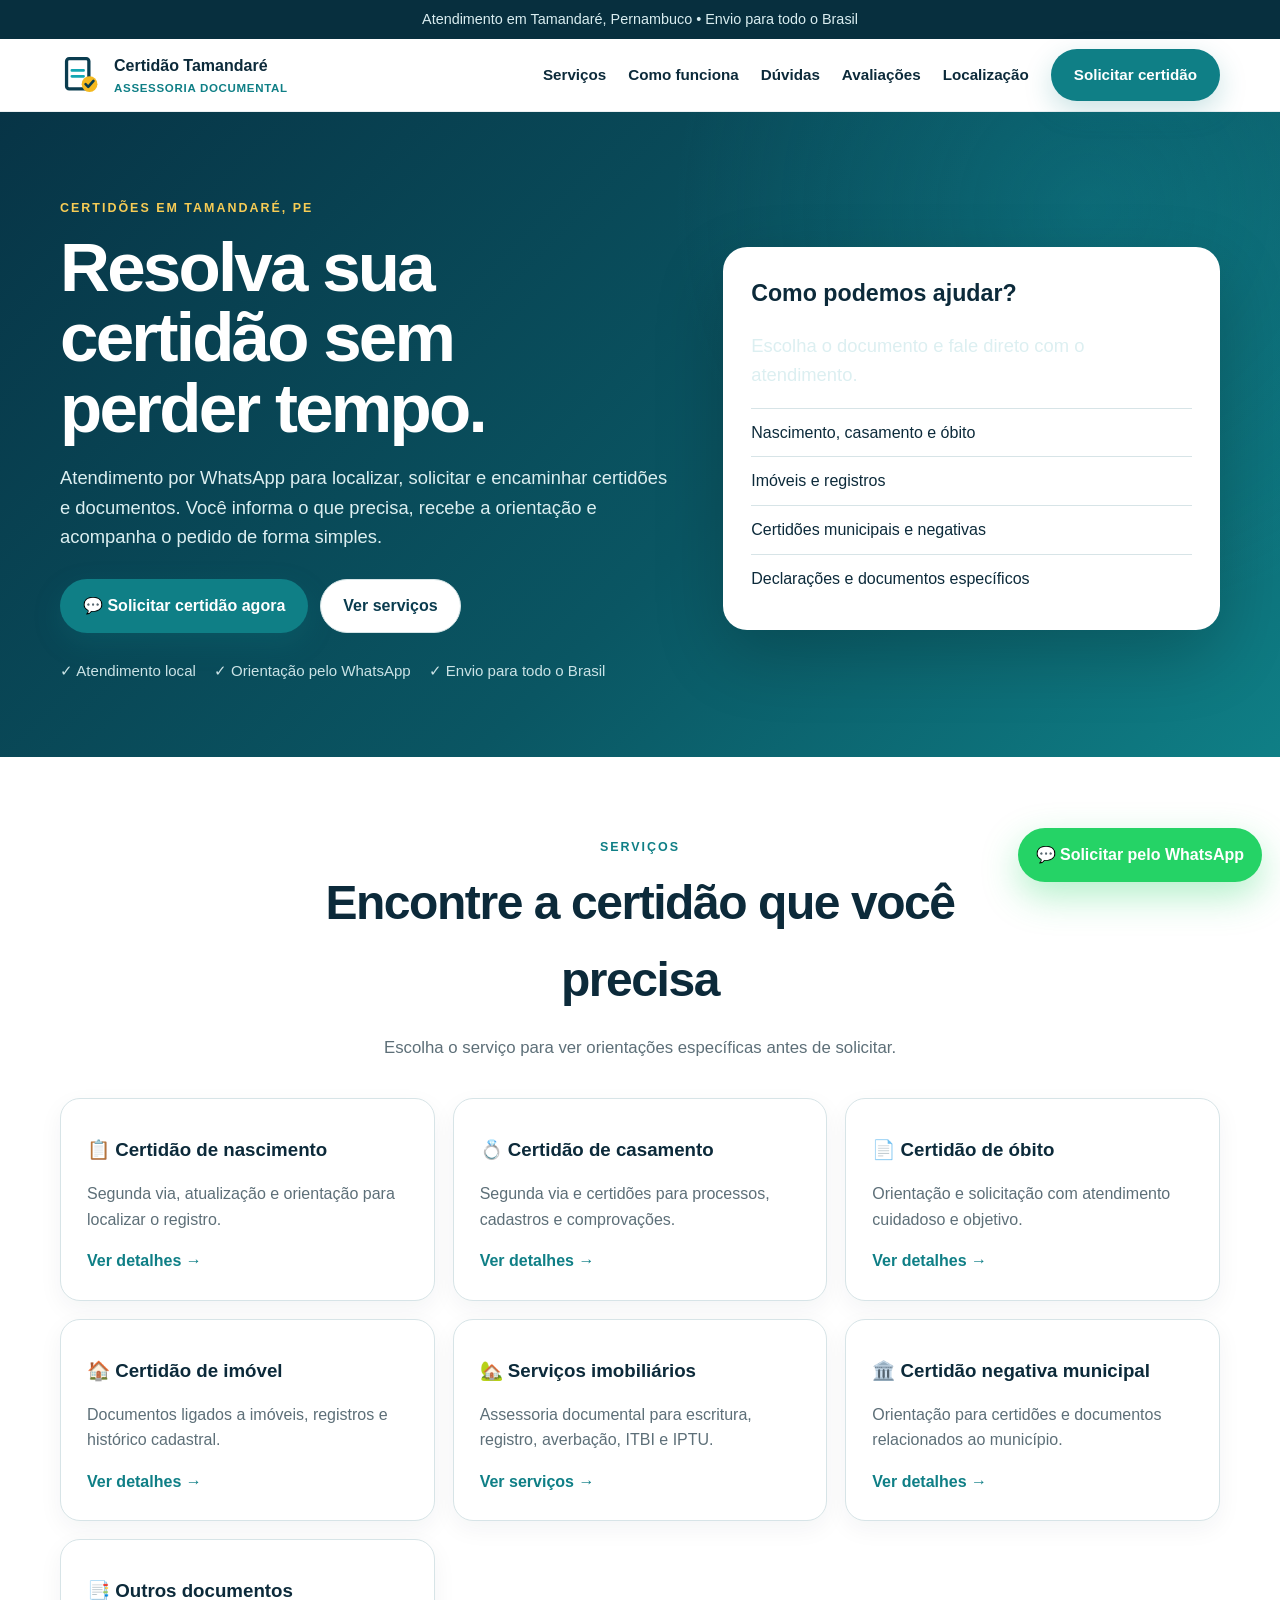
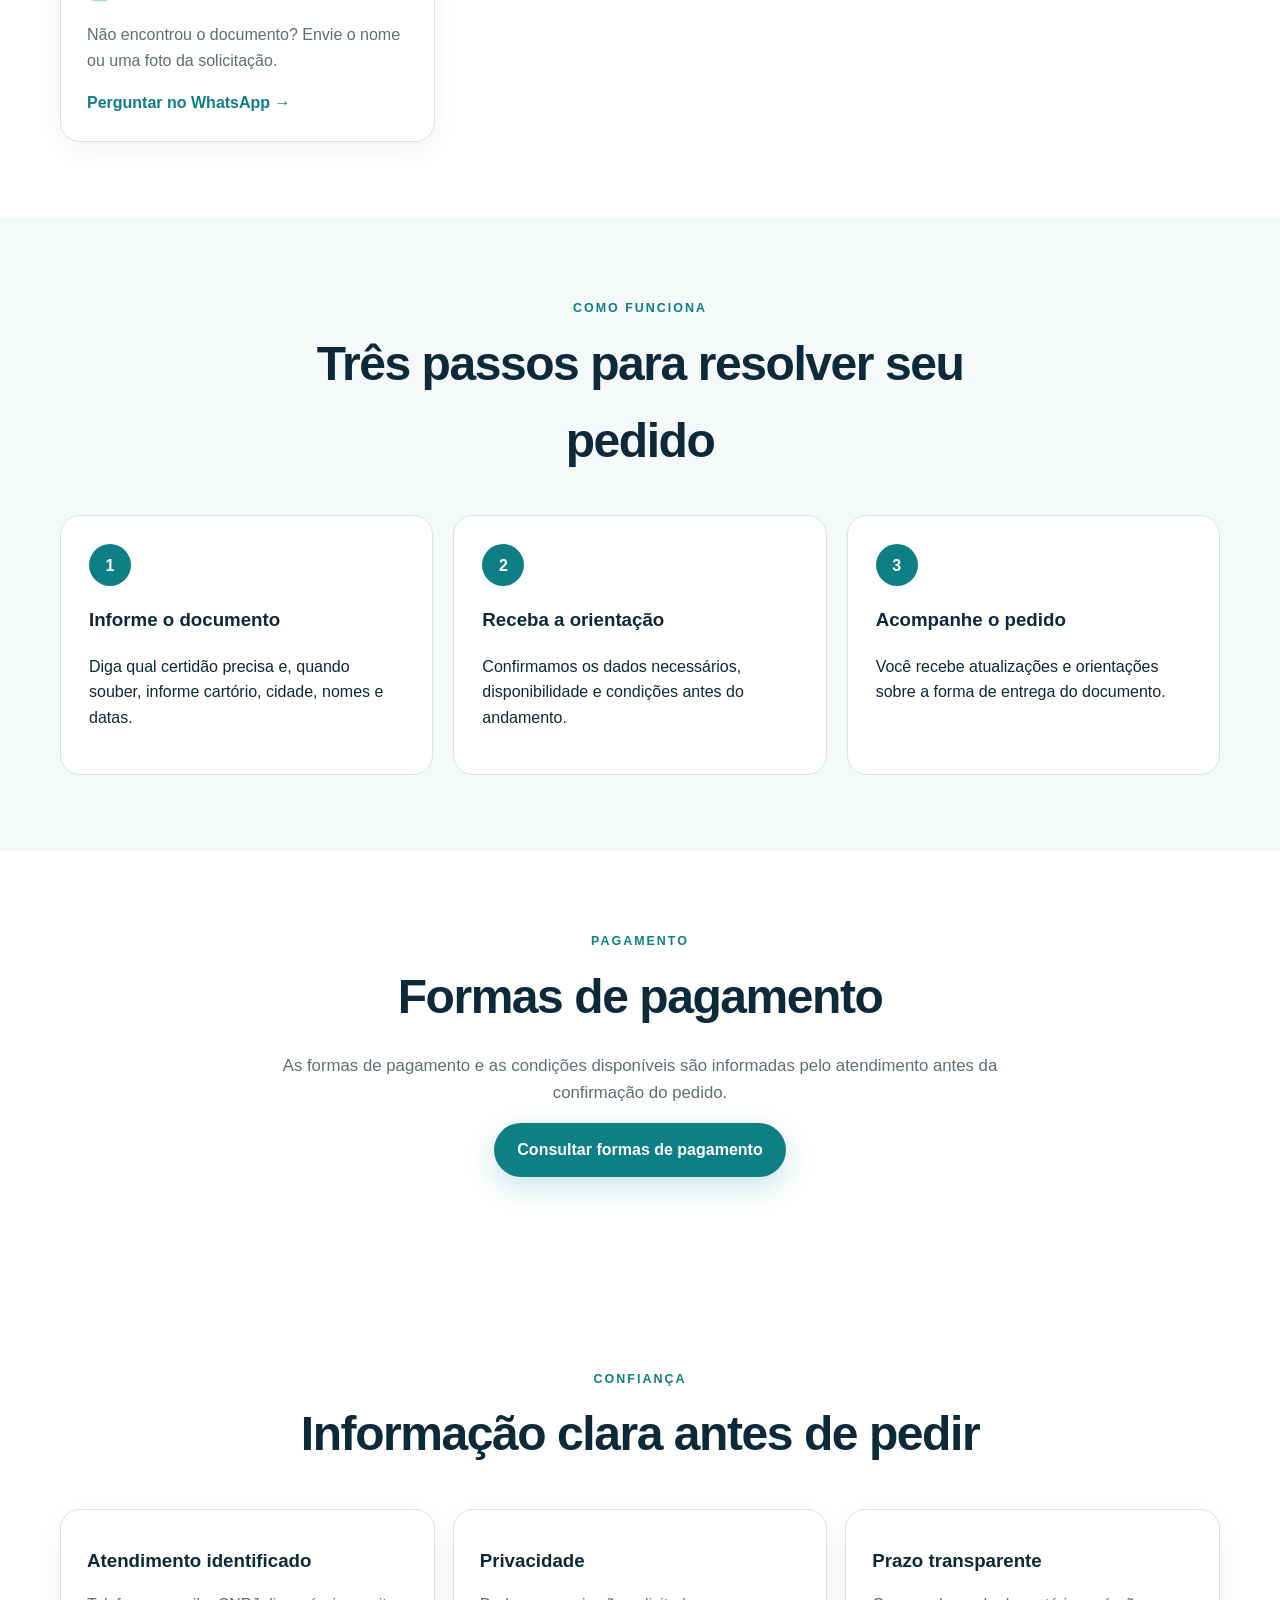
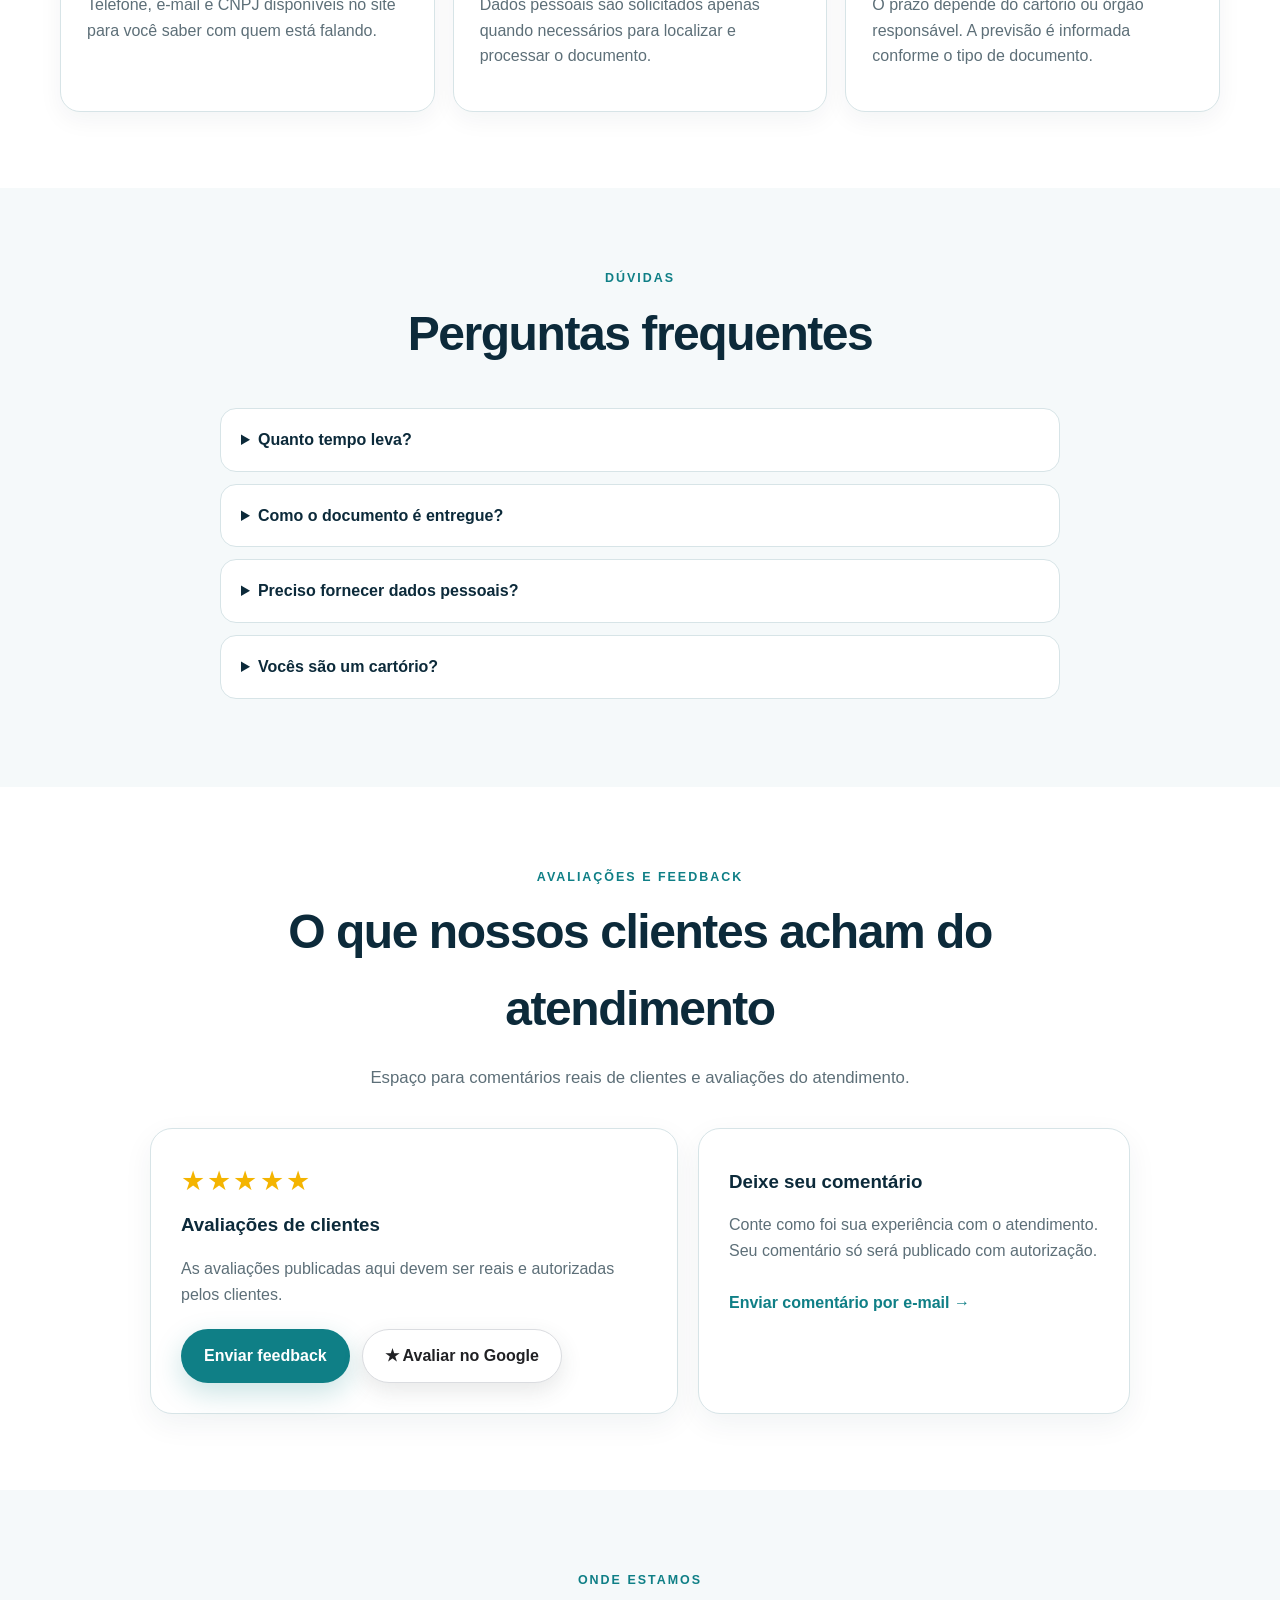
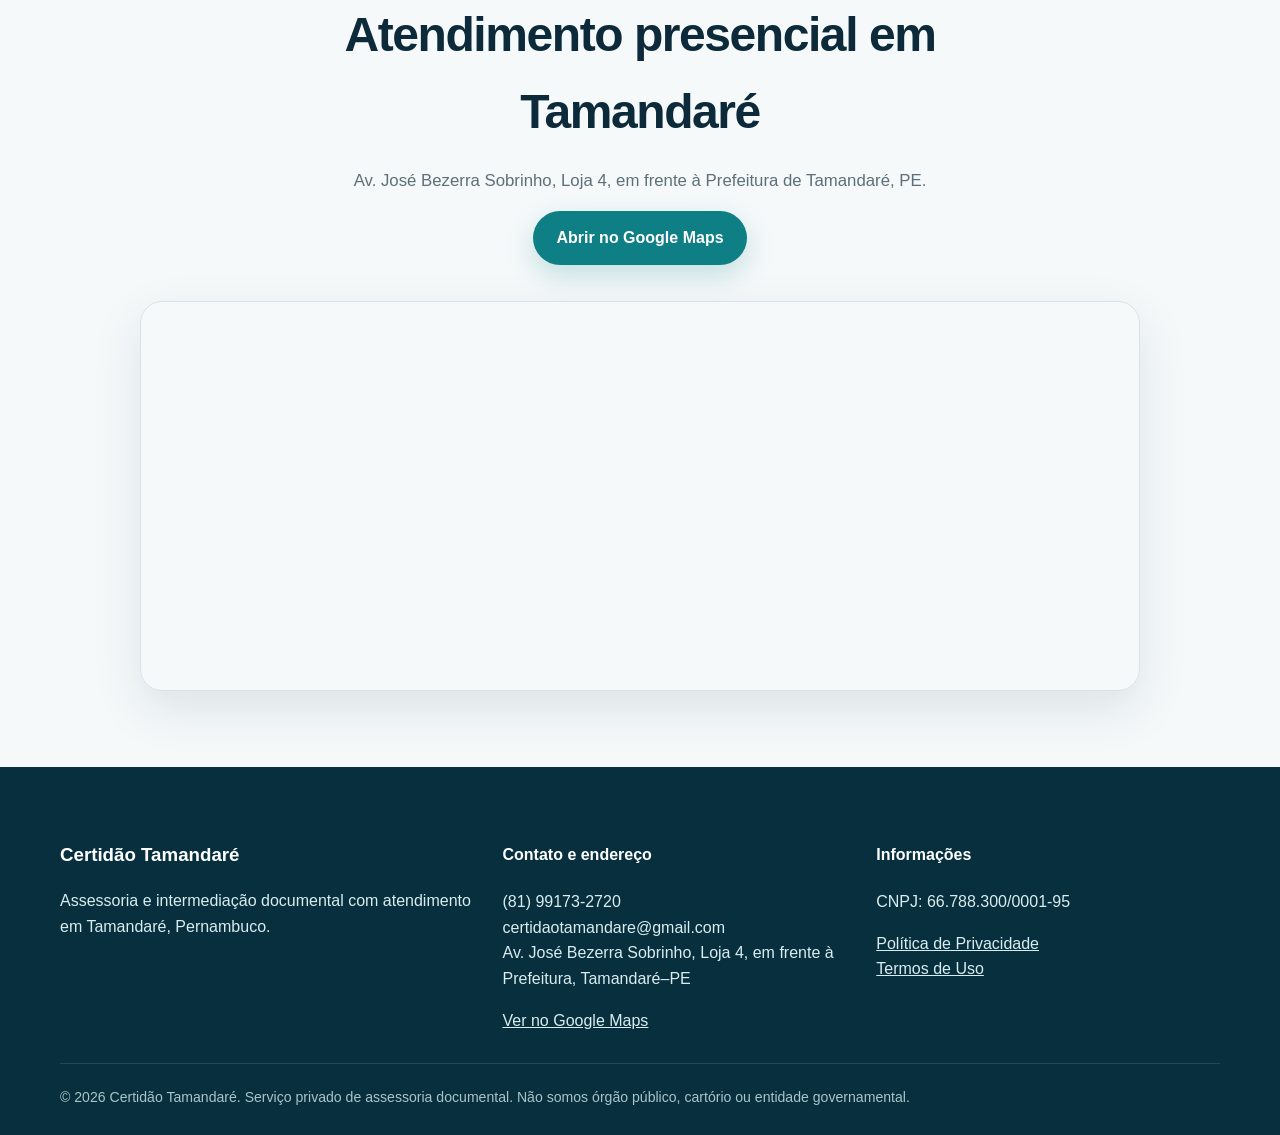
==== commit a7357747: "Padroniza marca para Certidão Tamandaré" ====
--- a/index.html
+++ b/index.html
@@ -1 +1 @@
-<!DOCTYPE html><html lang="pt-BR"><head><meta charset="UTF-8"><meta name="viewport" content="width=device-width,initial-scale=1"><title>Certidões e Serviços Imobiliários em Tamandaré | Certidões Tamandaré</title><meta name="description" content="Assessoria documental em Tamandaré, PE: certidões, escritura, registro, averbação, ITBI e IPTU. Atendimento na Av. José Bezerra Sobrinho, Loja 4, em frente à Prefeitura."><meta name="robots" content="index,follow,max-image-preview:large,max-snippet:-1"><meta name="theme-color" content="#0A3C4F"><link rel="canonical" href="https://certidaotamandare.com.br/"><link rel="stylesheet" href="/styles.css"><meta property="og:locale" content="pt_BR"><meta property="og:type" content="website"><meta property="og:title" content="Certidões em Tamandaré | Atendimento documental"><meta property="og:description" content="Solicite certidões e documentos com atendimento rápido pelo WhatsApp."><meta property="og:url" content="https://certidaotamandare.com.br/"><meta property="og:site_name" content="Certidões Tamandaré"><meta name="twitter:card" content="summary"><script type="application/ld+json">{"@context":"https://schema.org","@graph":[{"@type":"Organization","@id":"https://certidaotamandare.com.br/#org","name":"Certidões Tamandaré","url":"https://certidaotamandare.com.br/","email":"certidaotamandare@gmail.com","telephone":"+55 81 99173-2720","address":{"@type":"PostalAddress","streetAddress":"Av. José Bezerra Sobrinho, Loja 4, em frente à Prefeitura","addressLocality":"Tamandaré","addressRegion":"PE","addressCountry":"BR"}},{"@type":"ProfessionalService","@id":"https://certidaotamandare.com.br/#service","name":"Certidões Tamandaré","url":"https://certidaotamandare.com.br/","areaServed":[{"@type":"City","name":"Tamandaré"},{"@type":"State","name":"Pernambuco"},{"@type":"Country","name":"Brasil"}],"telephone":"+55 81 99173-2720","description":"Assessoria e intermediação documental para certidões e processos imobiliários, incluindo escritura, registro, averbação, ITBI e IPTU.","address":{"@type":"PostalAddress","streetAddress":"Av. José Bezerra Sobrinho, Loja 4, em frente à Prefeitura","addressLocality":"Tamandaré","addressRegion":"PE","addressCountry":"BR"}}]}</script></head><body><div class="topbar">Atendimento em Tamandaré, Pernambuco • Envio para todo o Brasil</div><header class="site-header"><div class="container nav"><a class="brand" href="/"><svg class="brand-icon" viewBox="0 0 64 64" aria-hidden="true"><rect x="10" y="7" width="34" height="46" rx="4" fill="none" stroke="#0A3C4F" stroke-width="5"/><path d="M18 25h18M18 34h18" stroke="#13A6B3" stroke-width="4" stroke-linecap="round"/><circle cx="45" cy="46" r="12" fill="#F4B91F"/><path d="M39 46l4 4 8-9" fill="none" stroke="#0A3C4F" stroke-width="4" stroke-linecap="round" stroke-linejoin="round"/></svg><span class="brand-text">Certidões Tamandaré<small>Assessoria documental</small></span></a><nav class="nav-links"><a href="#servicos">Serviços</a><a href="#como-funciona">Como funciona</a><a href="#faq">Dúvidas</a><a href="#avaliacoes">Avaliações</a><a href="#localizacao">Localização</a><a class="btn btn-primary" href="https://wa.me/5581991732720?text=Olá%2C%20quero%20solicitar%20uma%20certidão" target="_blank" rel="noopener">Solicitar certidão</a></nav></div></header><main><section class="hero"><div class="container hero-grid"><div><span class="eyebrow">Certidões em Tamandaré, PE</span><h1>Resolva sua certidão sem perder tempo.</h1><p>Atendimento por WhatsApp para localizar, solicitar e encaminhar certidões e documentos. Você informa o que precisa, recebe a orientação e acompanha o pedido de forma simples.</p><div class="hero-actions"><a class="btn btn-primary" href="https://wa.me/5581991732720?text=Olá%2C%20quero%20solicitar%20uma%20certidão" target="_blank" rel="noopener">💬 Solicitar certidão agora</a><a class="btn btn-light" href="#servicos">Ver serviços</a></div><div class="trust-row"><span>✓ Atendimento local</span><span>✓ Orientação pelo WhatsApp</span><span>✓ Envio para todo o Brasil</span></div></div><aside class="hero-card"><h2>Como podemos ajudar?</h2><p>Escolha o documento e fale direto com o atendimento.</p><ul><li>Nascimento, casamento e óbito</li><li>Imóveis e registros</li><li>Certidões municipais e negativas</li><li>Declarações e documentos específicos</li></ul></aside></div></section><section class="section" id="servicos"><div class="container"><div class="section-head"><span class="eyebrow" style="color:#0F7F86">Serviços</span><h2>Encontre a certidão que você precisa</h2><p>Escolha o serviço para ver orientações específicas antes de solicitar.</p></div><div class="services-grid"><article class="card"><h3>📋 Certidão de nascimento</h3><p>Segunda via, atualização e orientação para localizar o registro.</p><a class="card-link" href="/certidao-nascimento-tamandare.html">Ver detalhes →</a></article><article class="card"><h3>💍 Certidão de casamento</h3><p>Segunda via e certidões para processos, cadastros e comprovações.</p><a class="card-link" href="/certidao-casamento-tamandare.html">Ver detalhes →</a></article><article class="card"><h3>📄 Certidão de óbito</h3><p>Orientação e solicitação com atendimento cuidadoso e objetivo.</p><a class="card-link" href="/certidao-obito-tamandare.html">Ver detalhes →</a></article><article class="card"><h3>🏠 Certidão de imóvel</h3><p>Documentos ligados a imóveis, registros e histórico cadastral.</p><a class="card-link" href="/certidao-imovel-tamandare.html">Ver detalhes →</a></article><article class="card"><h3>🏡 Serviços imobiliários</h3><p>Assessoria documental para escritura, registro, averbação, ITBI e IPTU.</p><a class="card-link" href="/certidao-imovel-tamandare.html">Ver serviços →</a></article><article class="card"><h3>🏛️ Certidão negativa municipal</h3><p>Orientação para certidões e documentos relacionados ao município.</p><a class="card-link" href="/certidao-negativa-tamandare.html">Ver detalhes →</a></article><article class="card"><h3>📑 Outros documentos</h3><p>Não encontrou o documento? Envie o nome ou uma foto da solicitação.</p><a class="card-link" href="https://wa.me/5581991732720?text=Olá%2C%20preciso%20de%20outro%20tipo%20de%20documento" target="_blank" rel="noopener">Perguntar no WhatsApp →</a></article></div></div></section><section class="section alt" id="como-funciona"><div class="container"><div class="section-head"><span class="eyebrow" style="color:#0F7F86">Como funciona</span><h2>Três passos para resolver seu pedido</h2></div><div class="steps"><article class="step"><div class="step-n">1</div><h3>Informe o documento</h3><p>Diga qual certidão precisa e, quando souber, informe cartório, cidade, nomes e datas.</p></article><article class="step"><div class="step-n">2</div><h3>Receba a orientação</h3><p>Confirmamos os dados necessários, disponibilidade e condições antes do andamento.</p></article><article class="step"><div class="step-n">3</div><h3>Acompanhe o pedido</h3><p>Você recebe atualizações e orientações sobre a forma de entrega do documento.</p></article></div></div></section><section class="section" id="pagamento"><div class="container"><div class="section-head"><span class="eyebrow" style="color:#0F7F86">Pagamento</span><h2>Formas de pagamento</h2><p>As formas de pagamento e as condições disponíveis são informadas pelo atendimento antes da confirmação do pedido.</p><a class="btn btn-primary" href="https://wa.me/5581991732720?text=Quero%20saber%20as%20formas%20de%20pagamento" target="_blank" rel="noopener">Consultar formas de pagamento</a></div></div></section><section class="section"><div class="container"><div class="section-head"><span class="eyebrow" style="color:#0F7F86">Confiança</span><h2>Informação clara antes de pedir</h2></div><div class="proof"><article class="card"><h3>Atendimento identificado</h3><p>Telefone, e-mail e CNPJ disponíveis no site para você saber com quem está falando.</p></article><article class="card"><h3>Privacidade</h3><p>Dados pessoais são solicitados apenas quando necessários para localizar e processar o documento.</p></article><article class="card"><h3>Prazo transparente</h3><p>O prazo depende do cartório ou órgão responsável. A previsão é informada conforme o tipo de documento.</p></article></div></div></section><section class="section alt" id="faq"><div class="container"><div class="section-head"><span class="eyebrow" style="color:#0F7F86">Dúvidas</span><h2>Perguntas frequentes</h2></div><div class="faq"><details><summary>Quanto tempo leva?</summary><p>O prazo varia conforme o documento, cartório ou órgão responsável. Após analisar seu pedido, informamos a previsão disponível.</p></details><details><summary>Como o documento é entregue?</summary><p>A forma de entrega depende do documento e da disponibilidade do órgão emissor. Podemos orientar opções digitais e envio físico quando aplicável.</p></details><details><summary>Preciso fornecer dados pessoais?</summary><p>Alguns pedidos exigem dados para localizar o registro. Solicitamos apenas os dados necessários ao atendimento e ao processamento do pedido.</p></details><details><summary>Vocês são um cartório?</summary><p>O atendimento orienta e acompanha a solicitação de documentos conforme os dados e as necessidades de cada pedido.</p></details></div></div></section><section class="section" id="avaliacoes"><div class="container"><div class="section-head"><span class="eyebrow" style="color:#0F7F86">Avaliações e feedback</span><h2>O que nossos clientes acham do atendimento</h2><p>Espaço para comentários reais de clientes e avaliações do atendimento.</p></div><div class="reviews-grid"><article class="review-summary"><div class="review-stars">★★★★★</div><h3>Avaliações de clientes</h3><p>As avaliações publicadas aqui devem ser reais e autorizadas pelos clientes.</p><div class="review-actions"><a class="btn btn-primary" href="#contato-feedback">Enviar feedback</a><a class="btn btn-google" href="https://www.google.com/search?q=Certidoes+Tamandare" target="_blank" rel="noopener">★ Avaliar no Google</a></div></article><article class="feedback-card" id="contato-feedback"><h3>Deixe seu comentário</h3><p>Conte como foi sua experiência com o atendimento. Seu comentário só será publicado com autorização.</p><a class="feedback-link" href="mailto:certidaotamandare@gmail.com?subject=Feedback%20Certidoes%20Tamandare">Enviar comentário por e-mail →</a></article></div></div></section><section class="section alt" id="localizacao"><div class="container"><div class="section-head"><span class="eyebrow" style="color:#0F7F86">Onde estamos</span><h2>Atendimento presencial em Tamandaré</h2><p>Av. José Bezerra Sobrinho, Loja 4, em frente à Prefeitura de Tamandaré, PE.</p><a class="btn btn-primary" href="https://www.google.com/maps/search/?api=1&amp;query=Av.+Jos%C3%A9+Bezerra+Sobrinho%2C+Loja+4%2C+em+frente+%C3%A0+Prefeitura%2C+Tamandar%C3%A9%2C+PE" target="_blank" rel="noopener">Abrir no Google Maps</a></div><div class="map-frame"><iframe title="Mapa: Av. José Bezerra Sobrinho, Loja 4, Tamandaré" src="https://www.google.com/maps?q=Av.+Jos%C3%A9+Bezerra+Sobrinho,+Loja+4,+Tamandar%C3%A9,+PE&amp;output=embed" loading="lazy" referrerpolicy="no-referrer-when-downgrade" allowfullscreen></iframe></div></div></section></main><footer class="footer"><div class="container"><div class="footer-grid"><div><h3>Certidões Tamandaré</h3><p>Assessoria e intermediação documental com atendimento em Tamandaré, Pernambuco.</p></div><div><h4>Contato e endereço</h4><p>(81) 99173-2720<br>certidaotamandare@gmail.com<br>Av. José Bezerra Sobrinho, Loja 4, em frente à Prefeitura, Tamandaré–PE</p><a href="https://www.google.com/maps/search/?api=1&amp;query=Av.+Jos%C3%A9+Bezerra+Sobrinho%2C+Loja+4%2C+Tamandar%C3%A9%2C+PE" target="_blank" rel="noopener">Ver no Google Maps</a></div><div><h4>Informações</h4><p>CNPJ: 66.788.300/0001-95</p><p><a href="/privacidade.html">Política de Privacidade</a><br><a href="/termos.html">Termos de Uso</a></p></div></div><div class="legal">© 2026 Certidões Tamandaré. Serviço privado de assessoria documental. Não somos órgão público, cartório ou entidade governamental.</div></div></footer><a class="whatsapp-float" href="https://wa.me/5581991732720?text=Olá%2C%20quero%20solicitar%20uma%20certidão" target="_blank" rel="noopener">💬 Solicitar pelo WhatsApp</a></body></html>+<!DOCTYPE html><html lang="pt-BR"><head><meta charset="UTF-8"><meta name="viewport" content="width=device-width,initial-scale=1"><title>Certidões e Serviços Imobiliários em Tamandaré | Certidão Tamandaré</title><meta name="description" content="Assessoria documental em Tamandaré, PE: certidões, escritura, registro, averbação, ITBI e IPTU. Atendimento na Av. José Bezerra Sobrinho, Loja 4, em frente à Prefeitura."><meta name="robots" content="index,follow,max-image-preview:large,max-snippet:-1"><meta name="theme-color" content="#0A3C4F"><link rel="canonical" href="https://certidaotamandare.com.br/"><link rel="stylesheet" href="/styles.css"><meta property="og:locale" content="pt_BR"><meta property="og:type" content="website"><meta property="og:title" content="Certidões em Tamandaré | Atendimento documental"><meta property="og:description" content="Solicite certidões e documentos com atendimento rápido pelo WhatsApp."><meta property="og:url" content="https://certidaotamandare.com.br/"><meta property="og:site_name" content="Certidão Tamandaré"><meta name="twitter:card" content="summary"><script type="application/ld+json">{"@context":"https://schema.org","@graph":[{"@type":"Organization","@id":"https://certidaotamandare.com.br/#org","name":"Certidão Tamandaré","url":"https://certidaotamandare.com.br/","email":"certidaotamandare@gmail.com","telephone":"+55 81 99173-2720","address":{"@type":"PostalAddress","streetAddress":"Av. José Bezerra Sobrinho, Loja 4, em frente à Prefeitura","addressLocality":"Tamandaré","addressRegion":"PE","addressCountry":"BR"}},{"@type":"ProfessionalService","@id":"https://certidaotamandare.com.br/#service","name":"Certidão Tamandaré","url":"https://certidaotamandare.com.br/","areaServed":[{"@type":"City","name":"Tamandaré"},{"@type":"State","name":"Pernambuco"},{"@type":"Country","name":"Brasil"}],"telephone":"+55 81 99173-2720","description":"Assessoria e intermediação documental para certidões e processos imobiliários, incluindo escritura, registro, averbação, ITBI e IPTU.","address":{"@type":"PostalAddress","streetAddress":"Av. José Bezerra Sobrinho, Loja 4, em frente à Prefeitura","addressLocality":"Tamandaré","addressRegion":"PE","addressCountry":"BR"}}]}</script></head><body><div class="topbar">Atendimento em Tamandaré, Pernambuco • Envio para todo o Brasil</div><header class="site-header"><div class="container nav"><a class="brand" href="/"><svg class="brand-icon" viewBox="0 0 64 64" aria-hidden="true"><rect x="10" y="7" width="34" height="46" rx="4" fill="none" stroke="#0A3C4F" stroke-width="5"/><path d="M18 25h18M18 34h18" stroke="#13A6B3" stroke-width="4" stroke-linecap="round"/><circle cx="45" cy="46" r="12" fill="#F4B91F"/><path d="M39 46l4 4 8-9" fill="none" stroke="#0A3C4F" stroke-width="4" stroke-linecap="round" stroke-linejoin="round"/></svg><span class="brand-text">Certidão Tamandaré<small>Assessoria documental</small></span></a><nav class="nav-links"><a href="#servicos">Serviços</a><a href="#como-funciona">Como funciona</a><a href="#faq">Dúvidas</a><a href="#avaliacoes">Avaliações</a><a href="#localizacao">Localização</a><a class="btn btn-primary" href="https://wa.me/5581991732720?text=Olá%2C%20quero%20solicitar%20uma%20certidão" target="_blank" rel="noopener">Solicitar certidão</a></nav></div></header><main><section class="hero"><div class="container hero-grid"><div><span class="eyebrow">Certidões em Tamandaré, PE</span><h1>Resolva sua certidão sem perder tempo.</h1><p>Atendimento por WhatsApp para localizar, solicitar e encaminhar certidões e documentos. Você informa o que precisa, recebe a orientação e acompanha o pedido de forma simples.</p><div class="hero-actions"><a class="btn btn-primary" href="https://wa.me/5581991732720?text=Olá%2C%20quero%20solicitar%20uma%20certidão" target="_blank" rel="noopener">💬 Solicitar certidão agora</a><a class="btn btn-light" href="#servicos">Ver serviços</a></div><div class="trust-row"><span>✓ Atendimento local</span><span>✓ Orientação pelo WhatsApp</span><span>✓ Envio para todo o Brasil</span></div></div><aside class="hero-card"><h2>Como podemos ajudar?</h2><p>Escolha o documento e fale direto com o atendimento.</p><ul><li>Nascimento, casamento e óbito</li><li>Imóveis e registros</li><li>Certidões municipais e negativas</li><li>Declarações e documentos específicos</li></ul></aside></div></section><section class="section" id="servicos"><div class="container"><div class="section-head"><span class="eyebrow" style="color:#0F7F86">Serviços</span><h2>Encontre a certidão que você precisa</h2><p>Escolha o serviço para ver orientações específicas antes de solicitar.</p></div><div class="services-grid"><article class="card"><h3>📋 Certidão de nascimento</h3><p>Segunda via, atualização e orientação para localizar o registro.</p><a class="card-link" href="/certidao-nascimento-tamandare.html">Ver detalhes →</a></article><article class="card"><h3>💍 Certidão de casamento</h3><p>Segunda via e certidões para processos, cadastros e comprovações.</p><a class="card-link" href="/certidao-casamento-tamandare.html">Ver detalhes →</a></article><article class="card"><h3>📄 Certidão de óbito</h3><p>Orientação e solicitação com atendimento cuidadoso e objetivo.</p><a class="card-link" href="/certidao-obito-tamandare.html">Ver detalhes →</a></article><article class="card"><h3>🏠 Certidão de imóvel</h3><p>Documentos ligados a imóveis, registros e histórico cadastral.</p><a class="card-link" href="/certidao-imovel-tamandare.html">Ver detalhes →</a></article><article class="card"><h3>🏡 Serviços imobiliários</h3><p>Assessoria documental para escritura, registro, averbação, ITBI e IPTU.</p><a class="card-link" href="/certidao-imovel-tamandare.html">Ver serviços →</a></article><article class="card"><h3>🏛️ Certidão negativa municipal</h3><p>Orientação para certidões e documentos relacionados ao município.</p><a class="card-link" href="/certidao-negativa-tamandare.html">Ver detalhes →</a></article><article class="card"><h3>📑 Outros documentos</h3><p>Não encontrou o documento? Envie o nome ou uma foto da solicitação.</p><a class="card-link" href="https://wa.me/5581991732720?text=Olá%2C%20preciso%20de%20outro%20tipo%20de%20documento" target="_blank" rel="noopener">Perguntar no WhatsApp →</a></article></div></div></section><section class="section alt" id="como-funciona"><div class="container"><div class="section-head"><span class="eyebrow" style="color:#0F7F86">Como funciona</span><h2>Três passos para resolver seu pedido</h2></div><div class="steps"><article class="step"><div class="step-n">1</div><h3>Informe o documento</h3><p>Diga qual certidão precisa e, quando souber, informe cartório, cidade, nomes e datas.</p></article><article class="step"><div class="step-n">2</div><h3>Receba a orientação</h3><p>Confirmamos os dados necessários, disponibilidade e condições antes do andamento.</p></article><article class="step"><div class="step-n">3</div><h3>Acompanhe o pedido</h3><p>Você recebe atualizações e orientações sobre a forma de entrega do documento.</p></article></div></div></section><section class="section" id="pagamento"><div class="container"><div class="section-head"><span class="eyebrow" style="color:#0F7F86">Pagamento</span><h2>Formas de pagamento</h2><p>As formas de pagamento e as condições disponíveis são informadas pelo atendimento antes da confirmação do pedido.</p><a class="btn btn-primary" href="https://wa.me/5581991732720?text=Quero%20saber%20as%20formas%20de%20pagamento" target="_blank" rel="noopener">Consultar formas de pagamento</a></div></div></section><section class="section"><div class="container"><div class="section-head"><span class="eyebrow" style="color:#0F7F86">Confiança</span><h2>Informação clara antes de pedir</h2></div><div class="proof"><article class="card"><h3>Atendimento identificado</h3><p>Telefone, e-mail e CNPJ disponíveis no site para você saber com quem está falando.</p></article><article class="card"><h3>Privacidade</h3><p>Dados pessoais são solicitados apenas quando necessários para localizar e processar o documento.</p></article><article class="card"><h3>Prazo transparente</h3><p>O prazo depende do cartório ou órgão responsável. A previsão é informada conforme o tipo de documento.</p></article></div></div></section><section class="section alt" id="faq"><div class="container"><div class="section-head"><span class="eyebrow" style="color:#0F7F86">Dúvidas</span><h2>Perguntas frequentes</h2></div><div class="faq"><details><summary>Quanto tempo leva?</summary><p>O prazo varia conforme o documento, cartório ou órgão responsável. Após analisar seu pedido, informamos a previsão disponível.</p></details><details><summary>Como o documento é entregue?</summary><p>A forma de entrega depende do documento e da disponibilidade do órgão emissor. Podemos orientar opções digitais e envio físico quando aplicável.</p></details><details><summary>Preciso fornecer dados pessoais?</summary><p>Alguns pedidos exigem dados para localizar o registro. Solicitamos apenas os dados necessários ao atendimento e ao processamento do pedido.</p></details><details><summary>Vocês são um cartório?</summary><p>O atendimento orienta e acompanha a solicitação de documentos conforme os dados e as necessidades de cada pedido.</p></details></div></div></section><section class="section" id="avaliacoes"><div class="container"><div class="section-head"><span class="eyebrow" style="color:#0F7F86">Avaliações e feedback</span><h2>O que nossos clientes acham do atendimento</h2><p>Espaço para comentários reais de clientes e avaliações do atendimento.</p></div><div class="reviews-grid"><article class="review-summary"><div class="review-stars">★★★★★</div><h3>Avaliações de clientes</h3><p>As avaliações publicadas aqui devem ser reais e autorizadas pelos clientes.</p><div class="review-actions"><a class="btn btn-primary" href="#contato-feedback">Enviar feedback</a><a class="btn btn-google" href="https://www.google.com/search?q=Certidao+Tamandare" target="_blank" rel="noopener">★ Avaliar no Google</a></div></article><article class="feedback-card" id="contato-feedback"><h3>Deixe seu comentário</h3><p>Conte como foi sua experiência com o atendimento. Seu comentário só será publicado com autorização.</p><a class="feedback-link" href="mailto:certidaotamandare@gmail.com?subject=Feedback%20Certidao%20Tamandare">Enviar comentário por e-mail →</a></article></div></div></section><section class="section alt" id="localizacao"><div class="container"><div class="section-head"><span class="eyebrow" style="color:#0F7F86">Onde estamos</span><h2>Atendimento presencial em Tamandaré</h2><p>Av. José Bezerra Sobrinho, Loja 4, em frente à Prefeitura de Tamandaré, PE.</p><a class="btn btn-primary" href="https://www.google.com/maps/search/?api=1&amp;query=Av.+Jos%C3%A9+Bezerra+Sobrinho%2C+Loja+4%2C+em+frente+%C3%A0+Prefeitura%2C+Tamandar%C3%A9%2C+PE" target="_blank" rel="noopener">Abrir no Google Maps</a></div><div class="map-frame"><iframe title="Mapa: Av. José Bezerra Sobrinho, Loja 4, Tamandaré" src="https://www.google.com/maps?q=Av.+Jos%C3%A9+Bezerra+Sobrinho,+Loja+4,+Tamandar%C3%A9,+PE&amp;output=embed" loading="lazy" referrerpolicy="no-referrer-when-downgrade" allowfullscreen></iframe></div></div></section></main><footer class="footer"><div class="container"><div class="footer-grid"><div><h3>Certidão Tamandaré</h3><p>Assessoria e intermediação documental com atendimento em Tamandaré, Pernambuco.</p></div><div><h4>Contato e endereço</h4><p>(81) 99173-2720<br>certidaotamandare@gmail.com<br>Av. José Bezerra Sobrinho, Loja 4, em frente à Prefeitura, Tamandaré–PE</p><a href="https://www.google.com/maps/search/?api=1&amp;query=Av.+Jos%C3%A9+Bezerra+Sobrinho%2C+Loja+4%2C+Tamandar%C3%A9%2C+PE" target="_blank" rel="noopener">Ver no Google Maps</a></div><div><h4>Informações</h4><p>CNPJ: 66.788.300/0001-95</p><p><a href="/privacidade.html">Política de Privacidade</a><br><a href="/termos.html">Termos de Uso</a></p></div></div><div class="legal">© 2026 Certidão Tamandaré. Serviço privado de assessoria documental. Não somos órgão público, cartório ou entidade governamental.</div></div></footer><a class="whatsapp-float" href="https://wa.me/5581991732720?text=Olá%2C%20quero%20solicitar%20uma%20certidão" target="_blank" rel="noopener">💬 Solicitar pelo WhatsApp</a></body></html>
--- a/styles.css
+++ b/styles.css
@@ -1,2 +1,2 @@
 :root{--primary:#0A3C4F;--secondary:#0F7F86;--aqua:#13A6B3;--accent:#F4B91F;--light:#F5F9FA;--text:#0C2A3A;--muted:#5d6f78;--border:#d7e4e7;--white:#fff;--shadow:0 18px 50px rgba(7,42,58,.10)}*{box-sizing:border-box}html{scroll-behavior:smooth}body{margin:0;font-family:Inter,-apple-system,BlinkMacSystemFont,'Segoe UI',Roboto,sans-serif;color:var(--text);line-height:1.6;background:#fff}a{color:inherit}img{max-width:100%}.container{width:min(1160px,calc(100% - 40px));margin:auto}.topbar{background:#072f3e;color:#d9edf0;font-size:.9rem;padding:8px 0;text-align:center}.site-header{position:sticky;top:0;z-index:40;background:rgba(255,255,255,.96);backdrop-filter:blur(12px);border-bottom:1px solid rgba(10,60,79,.08)}.nav{display:flex;align-items:center;justify-content:space-between;gap:24px;min-height:72px}.brand{display:flex;align-items:center;gap:12px;text-decoration:none;font-weight:800}.brand-icon{width:42px;height:42px}.brand-text small{display:block;font-weight:600;color:var(--secondary);font-size:.72rem;letter-spacing:.06em;text-transform:uppercase}.nav-links{display:flex;align-items:center;gap:22px}.nav-links a{text-decoration:none;font-weight:650;font-size:.95rem}.btn{display:inline-flex;align-items:center;justify-content:center;gap:8px;padding:13px 22px;border-radius:999px;text-decoration:none;font-weight:800;border:1px solid transparent;transition:.2s}.btn:hover{transform:translateY(-1px)}.btn-primary{background:var(--secondary);color:#fff;box-shadow:0 10px 28px rgba(15,127,134,.22)}.btn-light{background:#fff;color:var(--primary);border-color:#d5e4e6}.hero{background:radial-gradient(circle at 85% 15%,rgba(19,166,179,.22),transparent 34%),linear-gradient(135deg,#073446 0%,#0a5663 58%,#0f7f86 100%);color:#fff;padding:82px 0 74px}.hero-grid{display:grid;grid-template-columns:1.1fr .9fr;align-items:center;gap:56px}.eyebrow{font-size:.78rem;text-transform:uppercase;letter-spacing:.16em;font-weight:800;color:#f7cc55}.hero h1{font-size:clamp(2.45rem,5.4vw,4.9rem);line-height:1.02;margin:12px 0 20px;letter-spacing:-.04em}.hero p{font-size:1.15rem;color:#dceff1;max-width:700px}.hero-actions{display:flex;gap:12px;flex-wrap:wrap;margin-top:28px}.trust-row{display:flex;gap:18px;flex-wrap:wrap;margin-top:26px;color:#cbe3e6;font-size:.94rem}.hero-card{background:#fff;color:var(--text);padding:28px;border-radius:24px;box-shadow:0 25px 70px rgba(0,0,0,.2)}.hero-card h2{margin:0 0 8px;font-size:1.45rem}.hero-card ul{margin:18px 0 0;padding:0;list-style:none}.hero-card li{padding:11px 0;border-top:1px solid var(--border)}.notice{background:#fff7da;border:1px solid #f0d577;color:#5f4b00;padding:16px 18px;border-radius:14px;margin-top:18px;font-size:.92rem}.section{padding:76px 0}.section.alt{background:var(--light)}.section-head{max-width:760px;margin:0 auto 36px;text-align:center}.section-head h2{font-size:clamp(2rem,4vw,3rem);margin:6px 0 12px;letter-spacing:-.03em}.section-head p{color:var(--muted);font-size:1.05rem}.services-grid{display:grid;grid-template-columns:repeat(3,1fr);gap:18px}.card{background:#fff;border:1px solid var(--border);border-radius:20px;padding:26px;box-shadow:0 8px 24px rgba(8,47,62,.05)}.card h3{margin:10px 0 8px}.card p{color:var(--muted)}.card-link{font-weight:800;color:var(--secondary);text-decoration:none}.steps{display:grid;grid-template-columns:repeat(3,1fr);gap:20px}.step{background:#fff;border-radius:20px;padding:28px;border:1px solid var(--border)}.step-n{width:42px;height:42px;border-radius:50%;display:grid;place-items:center;background:var(--secondary);color:#fff;font-weight:900}.proof{display:grid;grid-template-columns:repeat(3,1fr);gap:18px}.proof .card{min-height:170px}.faq{max-width:840px;margin:auto}.faq details{border:1px solid var(--border);border-radius:16px;padding:18px 20px;margin:12px 0;background:#fff}.faq summary{font-weight:800;cursor:pointer}.footer{background:#072f3e;color:#d9edf0;padding:54px 0 26px}.footer-grid{display:grid;grid-template-columns:1.2fr 1fr 1fr;gap:30px}.footer h3,.footer h4{color:#fff}.footer a{color:#d9edf0}.legal{margin-top:30px;padding-top:22px;border-top:1px solid rgba(255,255,255,.12);font-size:.88rem;color:#a9c5ca}.whatsapp-float{position:fixed;right:18px;bottom:18px;z-index:80;background:#25D366;color:#fff;text-decoration:none;font-weight:900;padding:14px 18px;border-radius:999px;box-shadow:0 14px 36px rgba(37,211,102,.35)}.page-hero{background:linear-gradient(135deg,#073446,#0f7f86);color:#fff;padding:62px 0}.page-hero h1{font-size:clamp(2.2rem,5vw,4rem);margin:8px 0 14px;letter-spacing:-.04em}.content{padding:64px 0}.content-grid{display:grid;grid-template-columns:1fr 340px;gap:42px}.content h2{margin-top:34px}.side-card{position:sticky;top:100px;height:max-content;background:var(--light);border:1px solid var(--border);border-radius:20px;padding:24px}.breadcrumb{font-size:.9rem;color:#cbe3e6}.breadcrumb a{color:#fff}.legal-page{max-width:860px;margin:auto}.legal-page h1{font-size:2.6rem}.legal-page h2{margin-top:34px}@media(max-width:900px){.nav-links{display:none}.hero-grid,.content-grid{grid-template-columns:1fr}.services-grid,.steps,.proof{grid-template-columns:1fr 1fr}.hero{padding-top:58px}.footer-grid{grid-template-columns:1fr 1fr}.side-card{position:static}}@media(max-width:620px){.container{width:min(100% - 28px,1160px)}.services-grid,.steps,.proof,.footer-grid{grid-template-columns:1fr}.hero-actions{display:grid}.btn{width:100%}.hero h1{font-size:2.65rem}.whatsapp-float{left:14px;right:14px;text-align:center}.section{padding:58px 0}}
-.reviews-grid{display:grid;grid-template-columns:1.1fr .9fr;gap:20px;max-width:980px;margin:auto}.review-summary,.feedback-card{background:#fff;border:1px solid var(--border);border-radius:22px;padding:30px;box-shadow:0 10px 30px rgba(8,47,62,.06)}.review-stars{font-size:1.7rem;letter-spacing:.08em;color:#f4b400}.review-summary h3,.feedback-card h3{margin:8px 0}.review-summary p,.feedback-card p{color:var(--muted)}.review-actions{display:flex;gap:12px;flex-wrap:wrap;margin-top:22px}.btn-google{background:#fff;color:#202124;border-color:#dadce0;box-shadow:0 8px 22px rgba(60,64,67,.12)}.feedback-link{display:inline-block;margin-top:10px;font-weight:800;color:var(--secondary);text-decoration:none}@media(max-width:900px){.reviews-grid{grid-template-columns:1fr}}+.reviews-grid{display:grid;grid-template-columns:1.1fr .9fr;gap:20px;max-width:980px;margin:auto}.review-summary,.feedback-card{background:#fff;border:1px solid var(--border);border-radius:22px;padding:30px;box-shadow:0 10px 30px rgba(8,47,62,.06)}.review-stars{font-size:1.7rem;letter-spacing:.08em;color:#f4b400}.review-summary h3,.feedback-card h3{margin:8px 0}.review-summary p,.feedback-card p{color:var(--muted)}.review-actions{display:flex;gap:12px;flex-wrap:wrap;margin-top:22px}.btn-google{background:#fff;color:#202124;border-color:#dadce0;box-shadow:0 8px 22px rgba(60,64,67,.12)}.feedback-link{display:inline-block;margin-top:10px;font-weight:800;color:var(--secondary);text-decoration:none}@media(max-width:900px){.reviews-grid{grid-template-columns:1fr}}.map-frame{width:min(100%,1000px);height:390px;margin:auto;border:1px solid var(--border);border-radius:22px;overflow:hidden;box-shadow:var(--shadow)}.map-frame iframe{display:block;width:100%;height:100%;border:0}@media(max-width:620px){.map-frame{height:310px}}
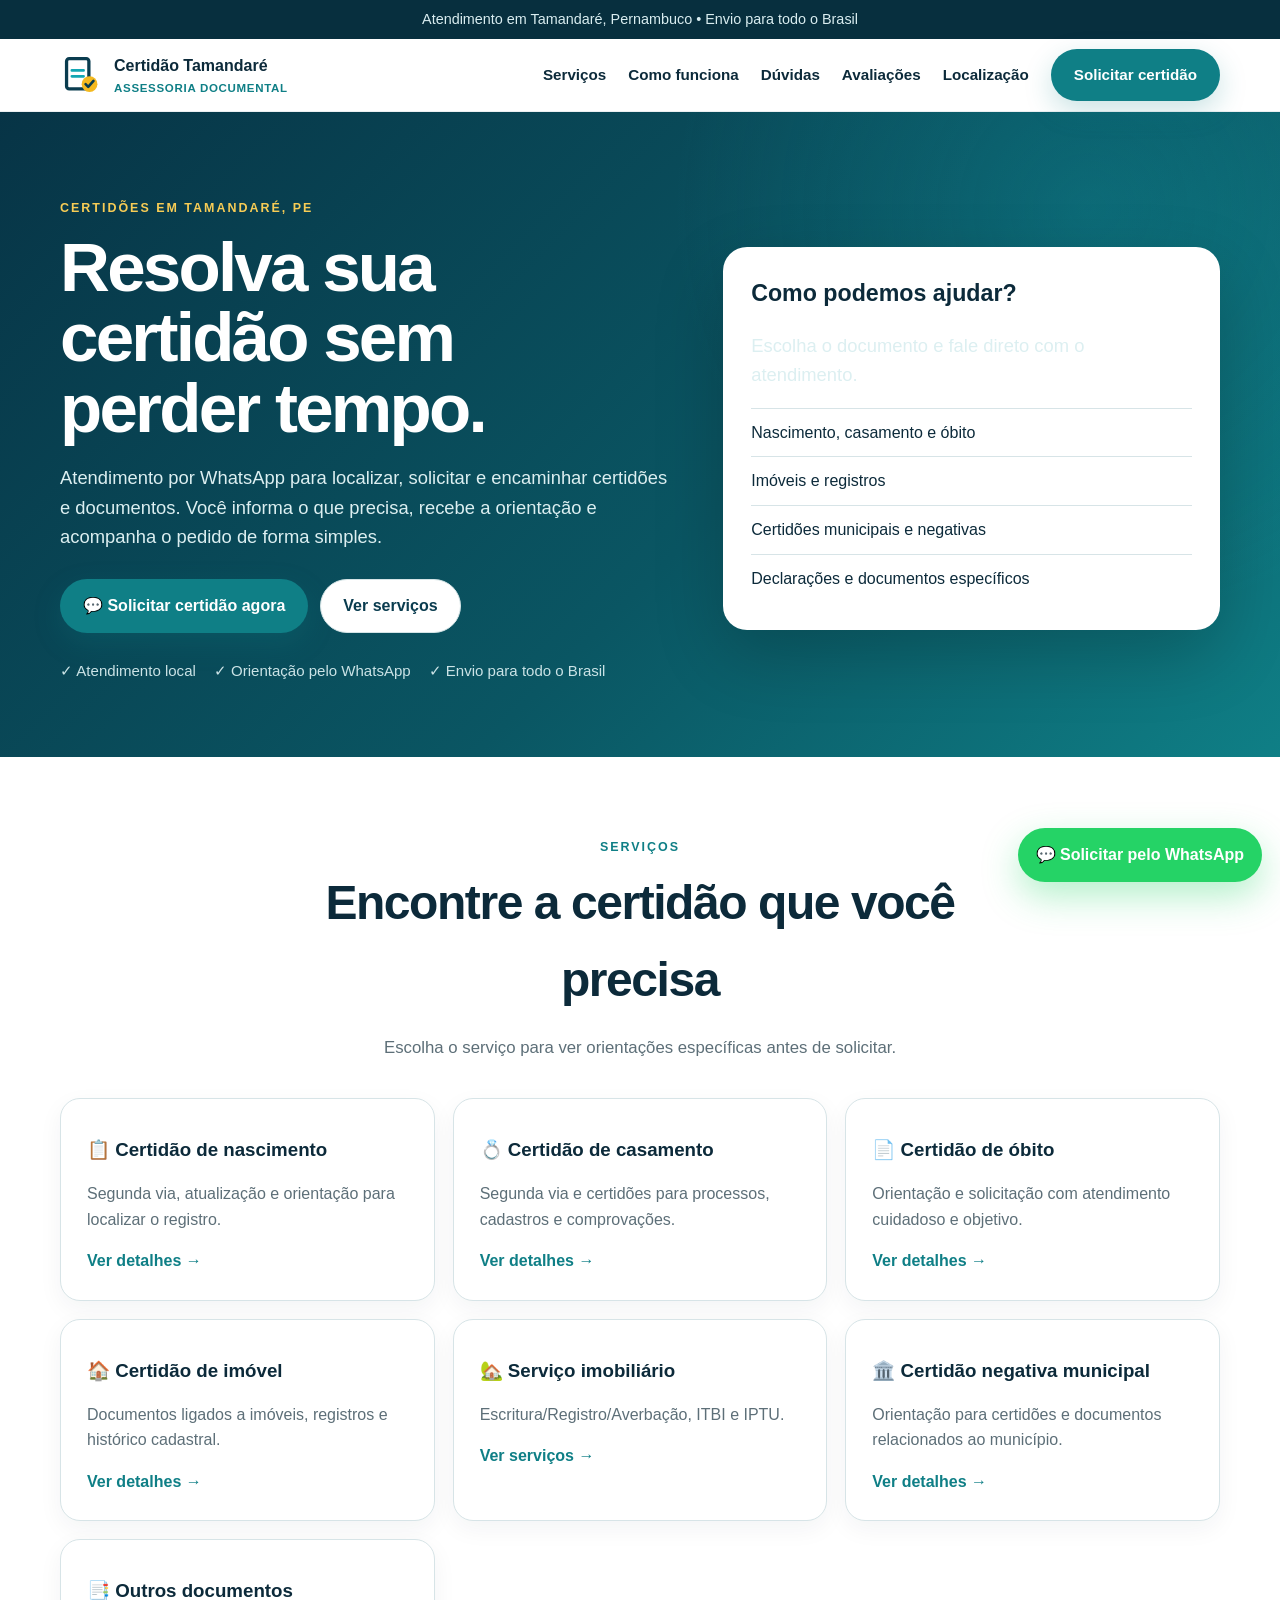
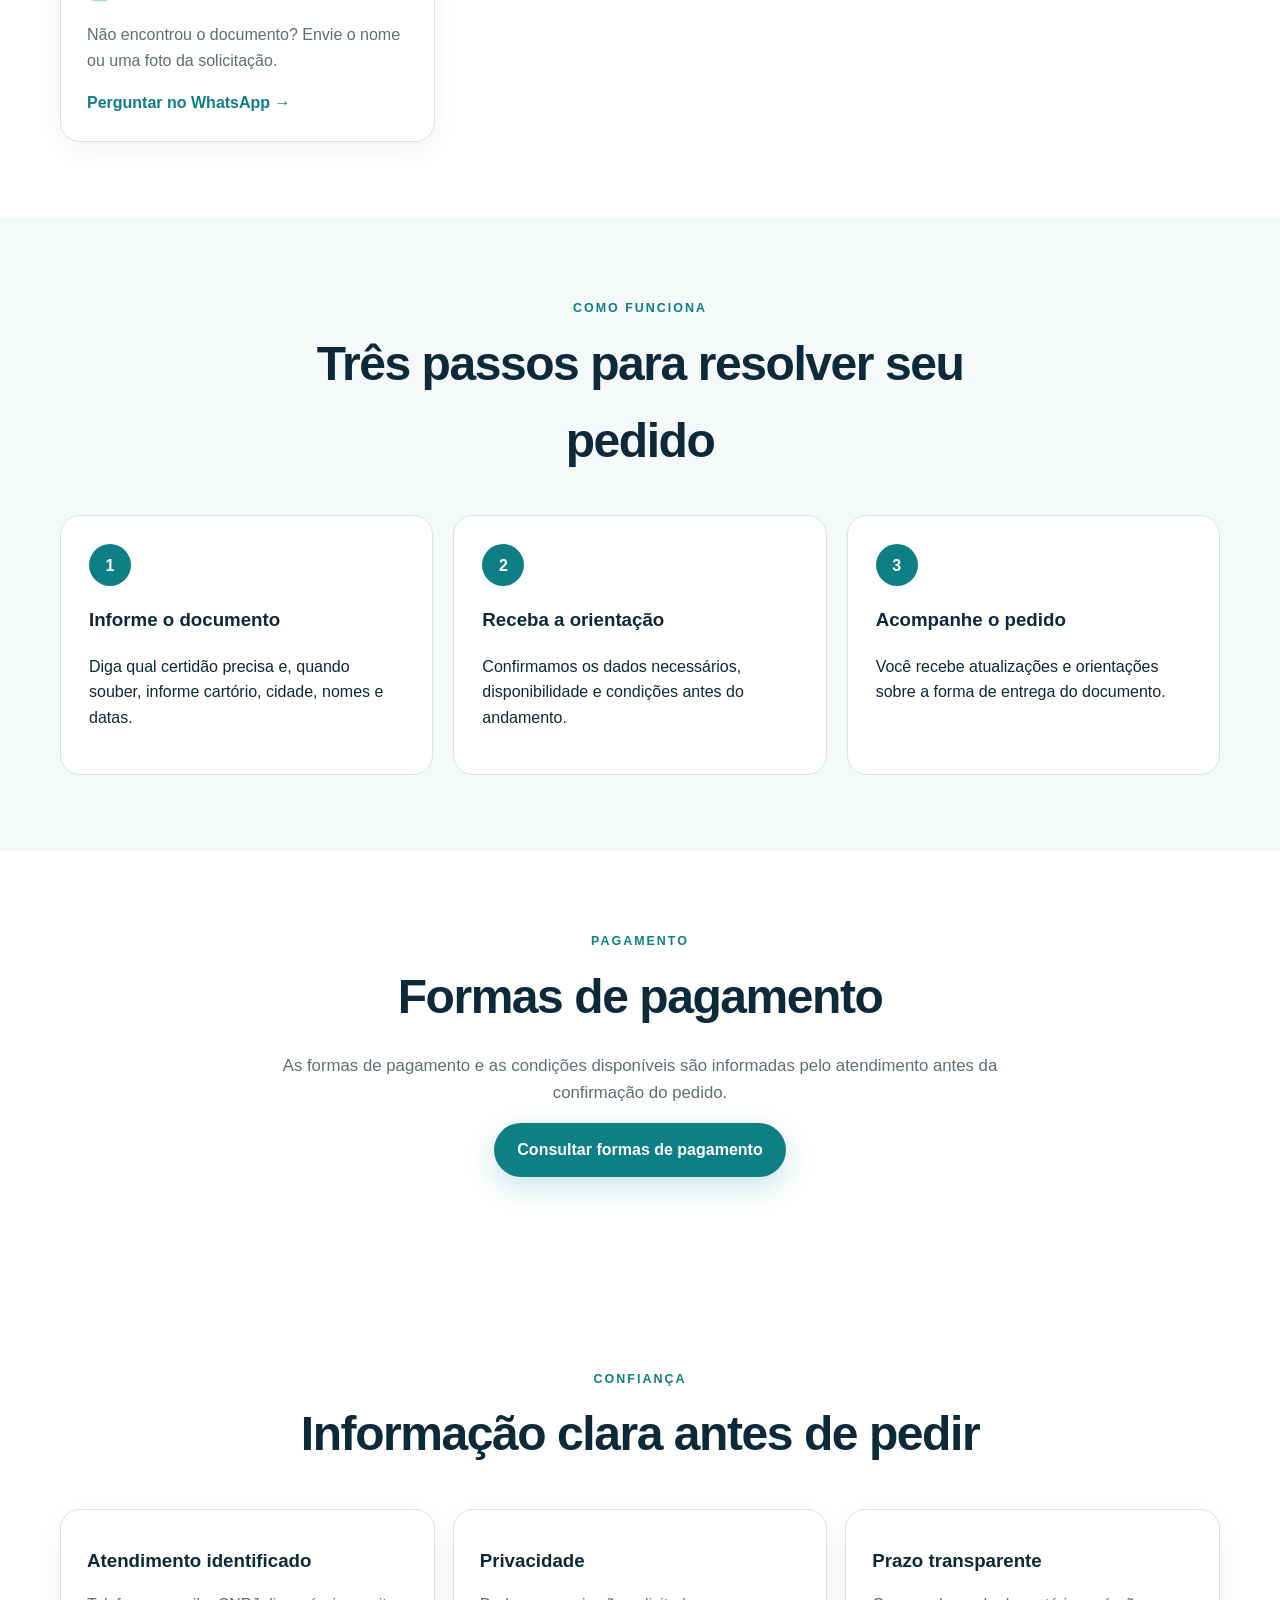
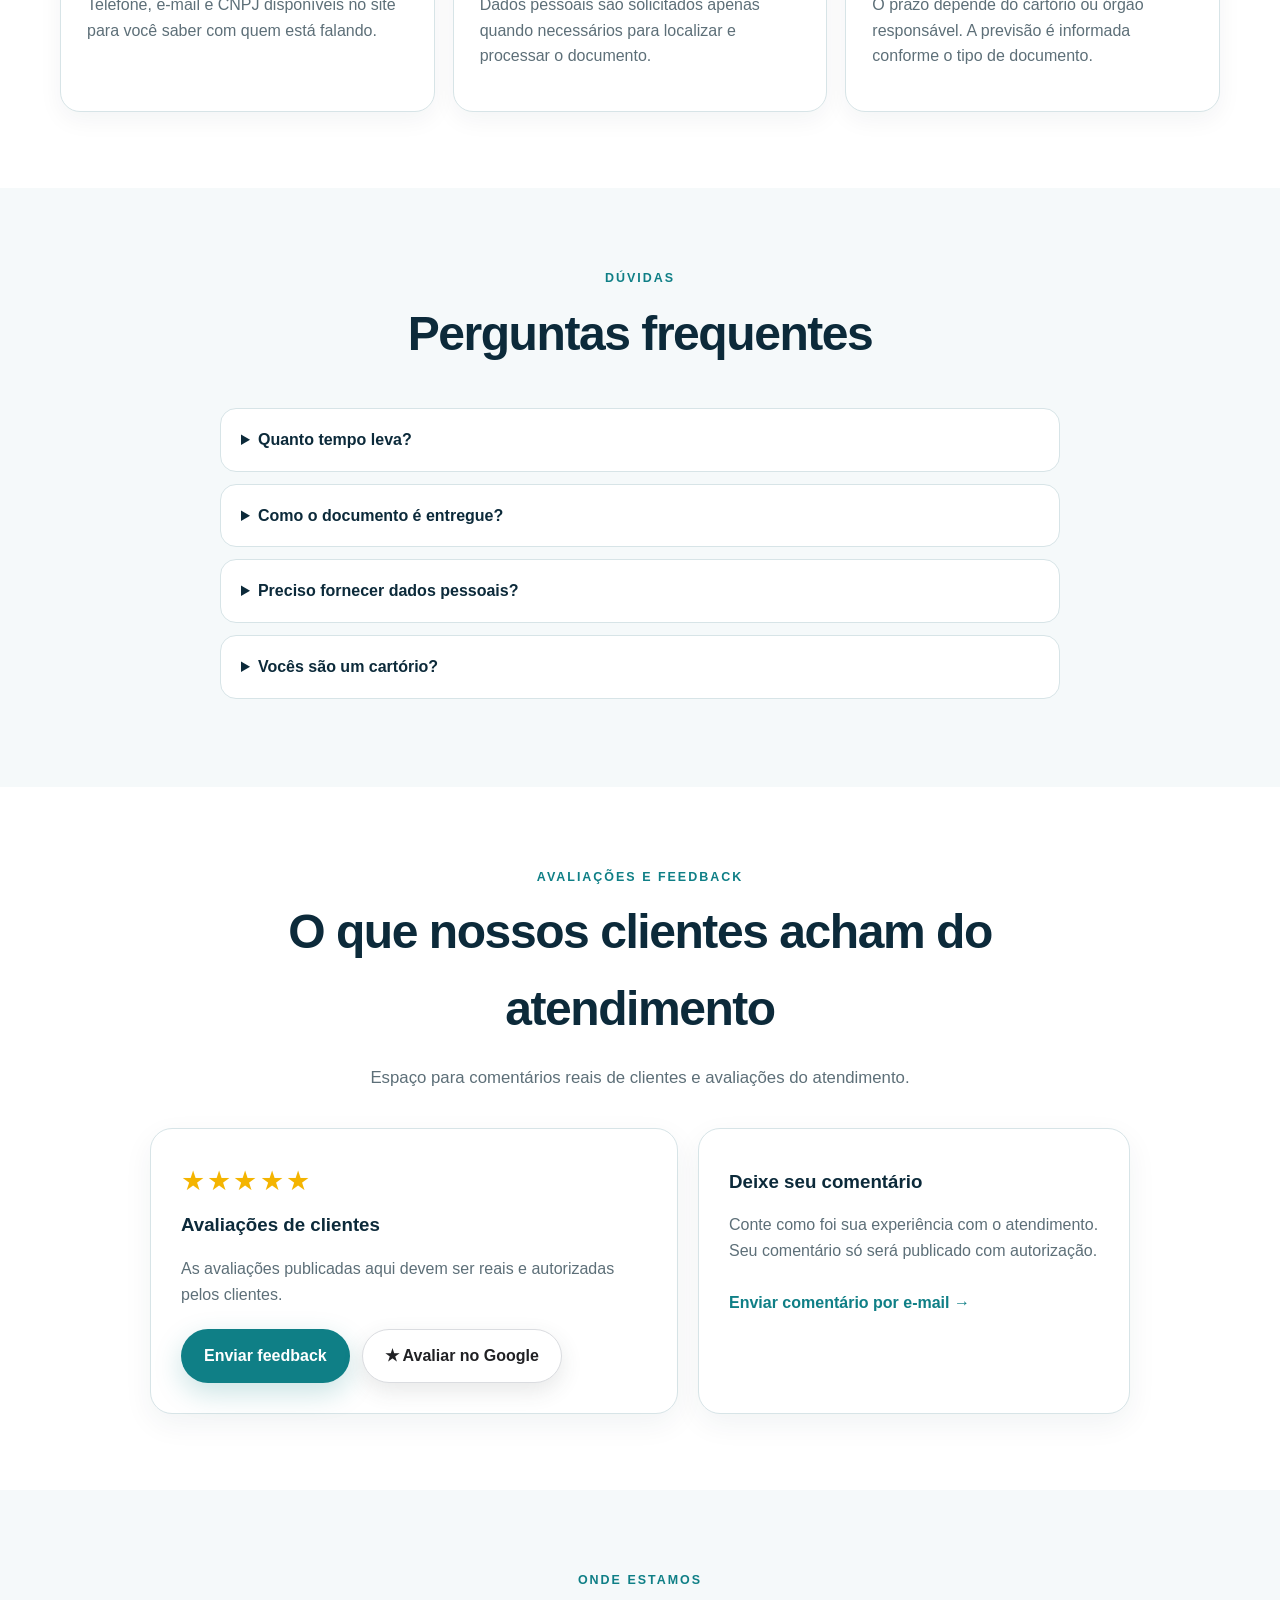
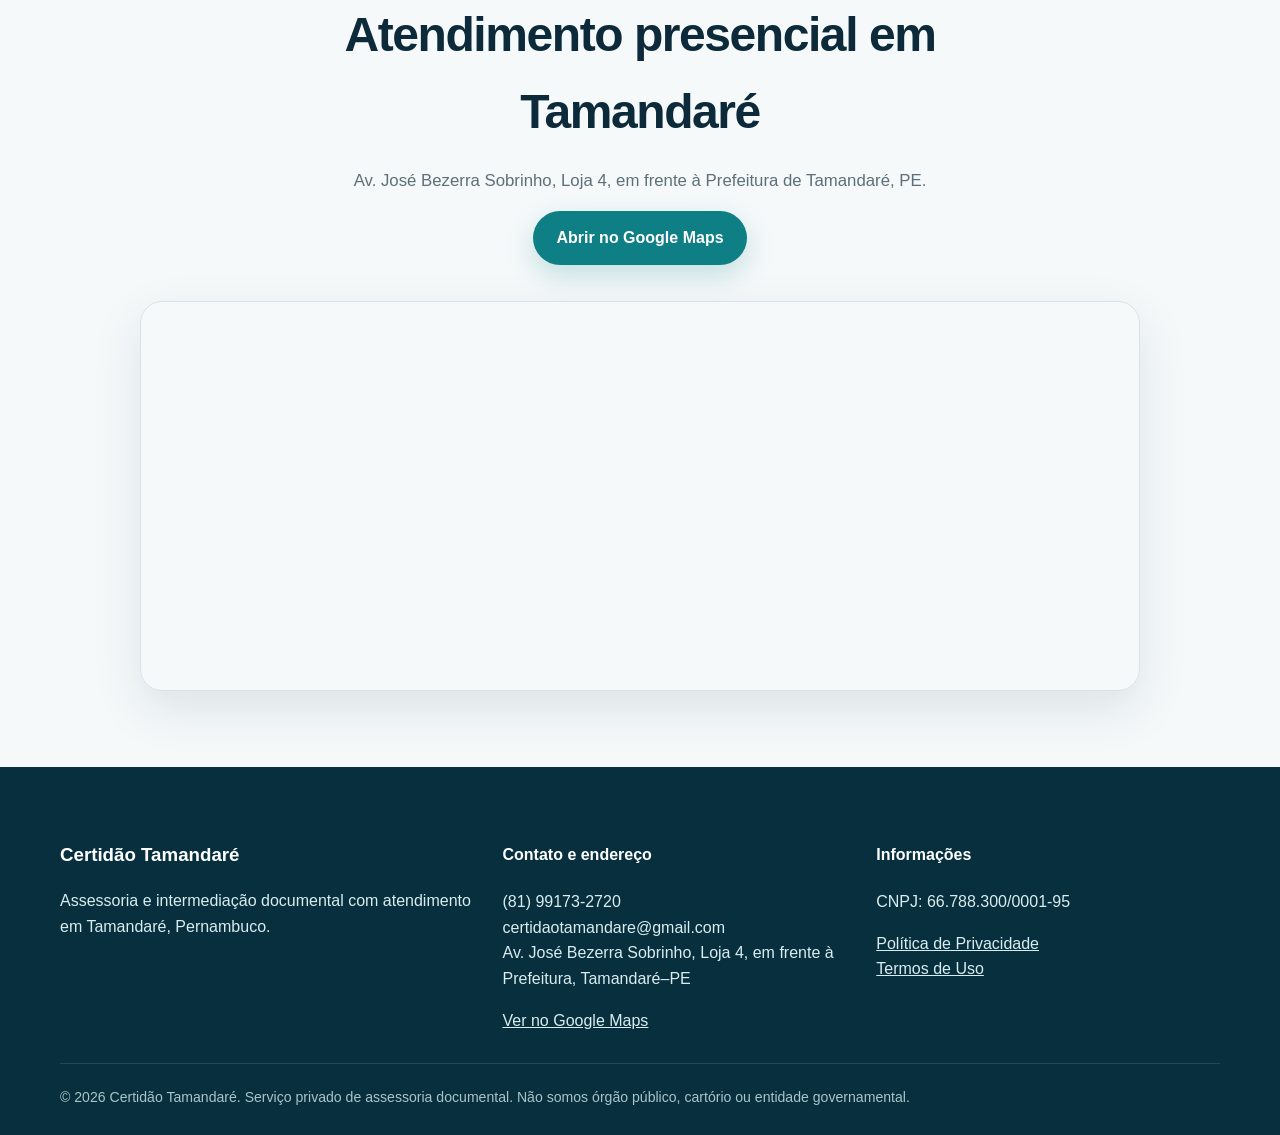
==== commit ecbc0051: "Explicita os serviços imobiliários na página inicial" ====
--- a/index.html
+++ b/index.html
@@ -1 +1 @@
-<!DOCTYPE html><html lang="pt-BR"><head><meta charset="UTF-8"><meta name="viewport" content="width=device-width,initial-scale=1"><title>Certidões e Serviços Imobiliários em Tamandaré | Certidão Tamandaré</title><meta name="description" content="Assessoria documental em Tamandaré, PE: certidões, escritura, registro, averbação, ITBI e IPTU. Atendimento na Av. José Bezerra Sobrinho, Loja 4, em frente à Prefeitura."><meta name="robots" content="index,follow,max-image-preview:large,max-snippet:-1"><meta name="theme-color" content="#0A3C4F"><link rel="canonical" href="https://certidaotamandare.com.br/"><link rel="stylesheet" href="/styles.css"><meta property="og:locale" content="pt_BR"><meta property="og:type" content="website"><meta property="og:title" content="Certidões em Tamandaré | Atendimento documental"><meta property="og:description" content="Solicite certidões e documentos com atendimento rápido pelo WhatsApp."><meta property="og:url" content="https://certidaotamandare.com.br/"><meta property="og:site_name" content="Certidão Tamandaré"><meta name="twitter:card" content="summary"><script type="application/ld+json">{"@context":"https://schema.org","@graph":[{"@type":"Organization","@id":"https://certidaotamandare.com.br/#org","name":"Certidão Tamandaré","url":"https://certidaotamandare.com.br/","email":"certidaotamandare@gmail.com","telephone":"+55 81 99173-2720","address":{"@type":"PostalAddress","streetAddress":"Av. José Bezerra Sobrinho, Loja 4, em frente à Prefeitura","addressLocality":"Tamandaré","addressRegion":"PE","addressCountry":"BR"}},{"@type":"ProfessionalService","@id":"https://certidaotamandare.com.br/#service","name":"Certidão Tamandaré","url":"https://certidaotamandare.com.br/","areaServed":[{"@type":"City","name":"Tamandaré"},{"@type":"State","name":"Pernambuco"},{"@type":"Country","name":"Brasil"}],"telephone":"+55 81 99173-2720","description":"Assessoria e intermediação documental para certidões e processos imobiliários, incluindo escritura, registro, averbação, ITBI e IPTU.","address":{"@type":"PostalAddress","streetAddress":"Av. José Bezerra Sobrinho, Loja 4, em frente à Prefeitura","addressLocality":"Tamandaré","addressRegion":"PE","addressCountry":"BR"}}]}</script></head><body><div class="topbar">Atendimento em Tamandaré, Pernambuco • Envio para todo o Brasil</div><header class="site-header"><div class="container nav"><a class="brand" href="/"><svg class="brand-icon" viewBox="0 0 64 64" aria-hidden="true"><rect x="10" y="7" width="34" height="46" rx="4" fill="none" stroke="#0A3C4F" stroke-width="5"/><path d="M18 25h18M18 34h18" stroke="#13A6B3" stroke-width="4" stroke-linecap="round"/><circle cx="45" cy="46" r="12" fill="#F4B91F"/><path d="M39 46l4 4 8-9" fill="none" stroke="#0A3C4F" stroke-width="4" stroke-linecap="round" stroke-linejoin="round"/></svg><span class="brand-text">Certidão Tamandaré<small>Assessoria documental</small></span></a><nav class="nav-links"><a href="#servicos">Serviços</a><a href="#como-funciona">Como funciona</a><a href="#faq">Dúvidas</a><a href="#avaliacoes">Avaliações</a><a href="#localizacao">Localização</a><a class="btn btn-primary" href="https://wa.me/5581991732720?text=Olá%2C%20quero%20solicitar%20uma%20certidão" target="_blank" rel="noopener">Solicitar certidão</a></nav></div></header><main><section class="hero"><div class="container hero-grid"><div><span class="eyebrow">Certidões em Tamandaré, PE</span><h1>Resolva sua certidão sem perder tempo.</h1><p>Atendimento por WhatsApp para localizar, solicitar e encaminhar certidões e documentos. Você informa o que precisa, recebe a orientação e acompanha o pedido de forma simples.</p><div class="hero-actions"><a class="btn btn-primary" href="https://wa.me/5581991732720?text=Olá%2C%20quero%20solicitar%20uma%20certidão" target="_blank" rel="noopener">💬 Solicitar certidão agora</a><a class="btn btn-light" href="#servicos">Ver serviços</a></div><div class="trust-row"><span>✓ Atendimento local</span><span>✓ Orientação pelo WhatsApp</span><span>✓ Envio para todo o Brasil</span></div></div><aside class="hero-card"><h2>Como podemos ajudar?</h2><p>Escolha o documento e fale direto com o atendimento.</p><ul><li>Nascimento, casamento e óbito</li><li>Imóveis e registros</li><li>Certidões municipais e negativas</li><li>Declarações e documentos específicos</li></ul></aside></div></section><section class="section" id="servicos"><div class="container"><div class="section-head"><span class="eyebrow" style="color:#0F7F86">Serviços</span><h2>Encontre a certidão que você precisa</h2><p>Escolha o serviço para ver orientações específicas antes de solicitar.</p></div><div class="services-grid"><article class="card"><h3>📋 Certidão de nascimento</h3><p>Segunda via, atualização e orientação para localizar o registro.</p><a class="card-link" href="/certidao-nascimento-tamandare.html">Ver detalhes →</a></article><article class="card"><h3>💍 Certidão de casamento</h3><p>Segunda via e certidões para processos, cadastros e comprovações.</p><a class="card-link" href="/certidao-casamento-tamandare.html">Ver detalhes →</a></article><article class="card"><h3>📄 Certidão de óbito</h3><p>Orientação e solicitação com atendimento cuidadoso e objetivo.</p><a class="card-link" href="/certidao-obito-tamandare.html">Ver detalhes →</a></article><article class="card"><h3>🏠 Certidão de imóvel</h3><p>Documentos ligados a imóveis, registros e histórico cadastral.</p><a class="card-link" href="/certidao-imovel-tamandare.html">Ver detalhes →</a></article><article class="card"><h3>🏡 Serviços imobiliários</h3><p>Assessoria documental para escritura, registro, averbação, ITBI e IPTU.</p><a class="card-link" href="/certidao-imovel-tamandare.html">Ver serviços →</a></article><article class="card"><h3>🏛️ Certidão negativa municipal</h3><p>Orientação para certidões e documentos relacionados ao município.</p><a class="card-link" href="/certidao-negativa-tamandare.html">Ver detalhes →</a></article><article class="card"><h3>📑 Outros documentos</h3><p>Não encontrou o documento? Envie o nome ou uma foto da solicitação.</p><a class="card-link" href="https://wa.me/5581991732720?text=Olá%2C%20preciso%20de%20outro%20tipo%20de%20documento" target="_blank" rel="noopener">Perguntar no WhatsApp →</a></article></div></div></section><section class="section alt" id="como-funciona"><div class="container"><div class="section-head"><span class="eyebrow" style="color:#0F7F86">Como funciona</span><h2>Três passos para resolver seu pedido</h2></div><div class="steps"><article class="step"><div class="step-n">1</div><h3>Informe o documento</h3><p>Diga qual certidão precisa e, quando souber, informe cartório, cidade, nomes e datas.</p></article><article class="step"><div class="step-n">2</div><h3>Receba a orientação</h3><p>Confirmamos os dados necessários, disponibilidade e condições antes do andamento.</p></article><article class="step"><div class="step-n">3</div><h3>Acompanhe o pedido</h3><p>Você recebe atualizações e orientações sobre a forma de entrega do documento.</p></article></div></div></section><section class="section" id="pagamento"><div class="container"><div class="section-head"><span class="eyebrow" style="color:#0F7F86">Pagamento</span><h2>Formas de pagamento</h2><p>As formas de pagamento e as condições disponíveis são informadas pelo atendimento antes da confirmação do pedido.</p><a class="btn btn-primary" href="https://wa.me/5581991732720?text=Quero%20saber%20as%20formas%20de%20pagamento" target="_blank" rel="noopener">Consultar formas de pagamento</a></div></div></section><section class="section"><div class="container"><div class="section-head"><span class="eyebrow" style="color:#0F7F86">Confiança</span><h2>Informação clara antes de pedir</h2></div><div class="proof"><article class="card"><h3>Atendimento identificado</h3><p>Telefone, e-mail e CNPJ disponíveis no site para você saber com quem está falando.</p></article><article class="card"><h3>Privacidade</h3><p>Dados pessoais são solicitados apenas quando necessários para localizar e processar o documento.</p></article><article class="card"><h3>Prazo transparente</h3><p>O prazo depende do cartório ou órgão responsável. A previsão é informada conforme o tipo de documento.</p></article></div></div></section><section class="section alt" id="faq"><div class="container"><div class="section-head"><span class="eyebrow" style="color:#0F7F86">Dúvidas</span><h2>Perguntas frequentes</h2></div><div class="faq"><details><summary>Quanto tempo leva?</summary><p>O prazo varia conforme o documento, cartório ou órgão responsável. Após analisar seu pedido, informamos a previsão disponível.</p></details><details><summary>Como o documento é entregue?</summary><p>A forma de entrega depende do documento e da disponibilidade do órgão emissor. Podemos orientar opções digitais e envio físico quando aplicável.</p></details><details><summary>Preciso fornecer dados pessoais?</summary><p>Alguns pedidos exigem dados para localizar o registro. Solicitamos apenas os dados necessários ao atendimento e ao processamento do pedido.</p></details><details><summary>Vocês são um cartório?</summary><p>O atendimento orienta e acompanha a solicitação de documentos conforme os dados e as necessidades de cada pedido.</p></details></div></div></section><section class="section" id="avaliacoes"><div class="container"><div class="section-head"><span class="eyebrow" style="color:#0F7F86">Avaliações e feedback</span><h2>O que nossos clientes acham do atendimento</h2><p>Espaço para comentários reais de clientes e avaliações do atendimento.</p></div><div class="reviews-grid"><article class="review-summary"><div class="review-stars">★★★★★</div><h3>Avaliações de clientes</h3><p>As avaliações publicadas aqui devem ser reais e autorizadas pelos clientes.</p><div class="review-actions"><a class="btn btn-primary" href="#contato-feedback">Enviar feedback</a><a class="btn btn-google" href="https://www.google.com/search?q=Certidao+Tamandare" target="_blank" rel="noopener">★ Avaliar no Google</a></div></article><article class="feedback-card" id="contato-feedback"><h3>Deixe seu comentário</h3><p>Conte como foi sua experiência com o atendimento. Seu comentário só será publicado com autorização.</p><a class="feedback-link" href="mailto:certidaotamandare@gmail.com?subject=Feedback%20Certidao%20Tamandare">Enviar comentário por e-mail →</a></article></div></div></section><section class="section alt" id="localizacao"><div class="container"><div class="section-head"><span class="eyebrow" style="color:#0F7F86">Onde estamos</span><h2>Atendimento presencial em Tamandaré</h2><p>Av. José Bezerra Sobrinho, Loja 4, em frente à Prefeitura de Tamandaré, PE.</p><a class="btn btn-primary" href="https://www.google.com/maps/search/?api=1&amp;query=Av.+Jos%C3%A9+Bezerra+Sobrinho%2C+Loja+4%2C+em+frente+%C3%A0+Prefeitura%2C+Tamandar%C3%A9%2C+PE" target="_blank" rel="noopener">Abrir no Google Maps</a></div><div class="map-frame"><iframe title="Mapa: Av. José Bezerra Sobrinho, Loja 4, Tamandaré" src="https://www.google.com/maps?q=Av.+Jos%C3%A9+Bezerra+Sobrinho,+Loja+4,+Tamandar%C3%A9,+PE&amp;output=embed" loading="lazy" referrerpolicy="no-referrer-when-downgrade" allowfullscreen></iframe></div></div></section></main><footer class="footer"><div class="container"><div class="footer-grid"><div><h3>Certidão Tamandaré</h3><p>Assessoria e intermediação documental com atendimento em Tamandaré, Pernambuco.</p></div><div><h4>Contato e endereço</h4><p>(81) 99173-2720<br>certidaotamandare@gmail.com<br>Av. José Bezerra Sobrinho, Loja 4, em frente à Prefeitura, Tamandaré–PE</p><a href="https://www.google.com/maps/search/?api=1&amp;query=Av.+Jos%C3%A9+Bezerra+Sobrinho%2C+Loja+4%2C+Tamandar%C3%A9%2C+PE" target="_blank" rel="noopener">Ver no Google Maps</a></div><div><h4>Informações</h4><p>CNPJ: 66.788.300/0001-95</p><p><a href="/privacidade.html">Política de Privacidade</a><br><a href="/termos.html">Termos de Uso</a></p></div></div><div class="legal">© 2026 Certidão Tamandaré. Serviço privado de assessoria documental. Não somos órgão público, cartório ou entidade governamental.</div></div></footer><a class="whatsapp-float" href="https://wa.me/5581991732720?text=Olá%2C%20quero%20solicitar%20uma%20certidão" target="_blank" rel="noopener">💬 Solicitar pelo WhatsApp</a></body></html>+<!DOCTYPE html><html lang="pt-BR"><head><meta charset="UTF-8"><meta name="viewport" content="width=device-width,initial-scale=1"><title>Certidão Tamandaré | Certidões e Serviços Imobiliários</title><meta name="description" content="Assessoria documental em Tamandaré, PE: certidões, escritura, registro, averbação, ITBI e IPTU. Atendimento na Av. José Bezerra Sobrinho, Loja 4, em frente à Prefeitura."><meta name="robots" content="index,follow,max-image-preview:large,max-snippet:-1"><meta name="theme-color" content="#0A3C4F"><link rel="canonical" href="https://certidaotamandare.com.br/"><link rel="stylesheet" href="/styles.css"><meta property="og:locale" content="pt_BR"><meta property="og:type" content="website"><meta property="og:title" content="Certidão Tamandaré | Atendimento documental"><meta property="og:description" content="Solicite certidões e documentos com atendimento rápido pelo WhatsApp."><meta property="og:url" content="https://certidaotamandare.com.br/"><meta property="og:site_name" content="Certidão Tamandaré"><meta name="twitter:card" content="summary"><script type="application/ld+json">{"@context":"https://schema.org","@graph":[{"@type":"Organization","@id":"https://certidaotamandare.com.br/#org","name":"Certidão Tamandaré","url":"https://certidaotamandare.com.br/","email":"certidaotamandare@gmail.com","telephone":"+55 81 99173-2720","address":{"@type":"PostalAddress","streetAddress":"Av. José Bezerra Sobrinho, Loja 4, em frente à Prefeitura","addressLocality":"Tamandaré","addressRegion":"PE","addressCountry":"BR"}},{"@type":"ProfessionalService","@id":"https://certidaotamandare.com.br/#service","name":"Certidão Tamandaré","url":"https://certidaotamandare.com.br/","areaServed":[{"@type":"City","name":"Tamandaré"},{"@type":"State","name":"Pernambuco"},{"@type":"Country","name":"Brasil"}],"telephone":"+55 81 99173-2720","description":"Assessoria e intermediação documental para certidões e processos imobiliários, incluindo escritura, registro, averbação, ITBI e IPTU.","address":{"@type":"PostalAddress","streetAddress":"Av. José Bezerra Sobrinho, Loja 4, em frente à Prefeitura","addressLocality":"Tamandaré","addressRegion":"PE","addressCountry":"BR"}}]}</script></head><body><div class="topbar">Atendimento em Tamandaré, Pernambuco • Envio para todo o Brasil</div><header class="site-header"><div class="container nav"><a class="brand" href="/"><svg class="brand-icon" viewBox="0 0 64 64" aria-hidden="true"><rect x="10" y="7" width="34" height="46" rx="4" fill="none" stroke="#0A3C4F" stroke-width="5"/><path d="M18 25h18M18 34h18" stroke="#13A6B3" stroke-width="4" stroke-linecap="round"/><circle cx="45" cy="46" r="12" fill="#F4B91F"/><path d="M39 46l4 4 8-9" fill="none" stroke="#0A3C4F" stroke-width="4" stroke-linecap="round" stroke-linejoin="round"/></svg><span class="brand-text">Certidão Tamandaré<small>Assessoria documental</small></span></a><nav class="nav-links"><a href="#servicos">Serviços</a><a href="#como-funciona">Como funciona</a><a href="#faq">Dúvidas</a><a href="#avaliacoes">Avaliações</a><a href="#localizacao">Localização</a><a class="btn btn-primary" href="https://wa.me/5581991732720?text=Olá%2C%20quero%20solicitar%20uma%20certidão" target="_blank" rel="noopener">Solicitar certidão</a></nav></div></header><main><section class="hero"><div class="container hero-grid"><div><span class="eyebrow">Certidões em Tamandaré, PE</span><h1>Resolva sua certidão sem perder tempo.</h1><p>Atendimento por WhatsApp para localizar, solicitar e encaminhar certidões e documentos. Você informa o que precisa, recebe a orientação e acompanha o pedido de forma simples.</p><div class="hero-actions"><a class="btn btn-primary" href="https://wa.me/5581991732720?text=Olá%2C%20quero%20solicitar%20uma%20certidão" target="_blank" rel="noopener">💬 Solicitar certidão agora</a><a class="btn btn-light" href="#servicos">Ver serviços</a></div><div class="trust-row"><span>✓ Atendimento local</span><span>✓ Orientação pelo WhatsApp</span><span>✓ Envio para todo o Brasil</span></div></div><aside class="hero-card"><h2>Como podemos ajudar?</h2><p>Escolha o documento e fale direto com o atendimento.</p><ul><li>Nascimento, casamento e óbito</li><li>Imóveis e registros</li><li>Certidões municipais e negativas</li><li>Declarações e documentos específicos</li></ul></aside></div></section><section class="section" id="servicos"><div class="container"><div class="section-head"><span class="eyebrow" style="color:#0F7F86">Serviços</span><h2>Encontre a certidão que você precisa</h2><p>Escolha o serviço para ver orientações específicas antes de solicitar.</p></div><div class="services-grid"><article class="card"><h3>📋 Certidão de nascimento</h3><p>Segunda via, atualização e orientação para localizar o registro.</p><a class="card-link" href="/certidao-nascimento-tamandare.html">Ver detalhes →</a></article><article class="card"><h3>💍 Certidão de casamento</h3><p>Segunda via e certidões para processos, cadastros e comprovações.</p><a class="card-link" href="/certidao-casamento-tamandare.html">Ver detalhes →</a></article><article class="card"><h3>📄 Certidão de óbito</h3><p>Orientação e solicitação com atendimento cuidadoso e objetivo.</p><a class="card-link" href="/certidao-obito-tamandare.html">Ver detalhes →</a></article><article class="card"><h3>🏠 Certidão de imóvel</h3><p>Documentos ligados a imóveis, registros e histórico cadastral.</p><a class="card-link" href="/certidao-imovel-tamandare.html">Ver detalhes →</a></article><article class="card"><h3>🏡 Serviço imobiliário</h3><p>Escritura/Registro/Averbação, ITBI e IPTU.</p><a class="card-link" href="/certidao-imovel-tamandare.html">Ver serviços →</a></article><article class="card"><h3>🏛️ Certidão negativa municipal</h3><p>Orientação para certidões e documentos relacionados ao município.</p><a class="card-link" href="/certidao-negativa-tamandare.html">Ver detalhes →</a></article><article class="card"><h3>📑 Outros documentos</h3><p>Não encontrou o documento? Envie o nome ou uma foto da solicitação.</p><a class="card-link" href="https://wa.me/5581991732720?text=Olá%2C%20preciso%20de%20outro%20tipo%20de%20documento" target="_blank" rel="noopener">Perguntar no WhatsApp →</a></article></div></div></section><section class="section alt" id="como-funciona"><div class="container"><div class="section-head"><span class="eyebrow" style="color:#0F7F86">Como funciona</span><h2>Três passos para resolver seu pedido</h2></div><div class="steps"><article class="step"><div class="step-n">1</div><h3>Informe o documento</h3><p>Diga qual certidão precisa e, quando souber, informe cartório, cidade, nomes e datas.</p></article><article class="step"><div class="step-n">2</div><h3>Receba a orientação</h3><p>Confirmamos os dados necessários, disponibilidade e condições antes do andamento.</p></article><article class="step"><div class="step-n">3</div><h3>Acompanhe o pedido</h3><p>Você recebe atualizações e orientações sobre a forma de entrega do documento.</p></article></div></div></section><section class="section" id="pagamento"><div class="container"><div class="section-head"><span class="eyebrow" style="color:#0F7F86">Pagamento</span><h2>Formas de pagamento</h2><p>As formas de pagamento e as condições disponíveis são informadas pelo atendimento antes da confirmação do pedido.</p><a class="btn btn-primary" href="https://wa.me/5581991732720?text=Quero%20saber%20as%20formas%20de%20pagamento" target="_blank" rel="noopener">Consultar formas de pagamento</a></div></div></section><section class="section"><div class="container"><div class="section-head"><span class="eyebrow" style="color:#0F7F86">Confiança</span><h2>Informação clara antes de pedir</h2></div><div class="proof"><article class="card"><h3>Atendimento identificado</h3><p>Telefone, e-mail e CNPJ disponíveis no site para você saber com quem está falando.</p></article><article class="card"><h3>Privacidade</h3><p>Dados pessoais são solicitados apenas quando necessários para localizar e processar o documento.</p></article><article class="card"><h3>Prazo transparente</h3><p>O prazo depende do cartório ou órgão responsável. A previsão é informada conforme o tipo de documento.</p></article></div></div></section><section class="section alt" id="faq"><div class="container"><div class="section-head"><span class="eyebrow" style="color:#0F7F86">Dúvidas</span><h2>Perguntas frequentes</h2></div><div class="faq"><details><summary>Quanto tempo leva?</summary><p>O prazo varia conforme o documento, cartório ou órgão responsável. Após analisar seu pedido, informamos a previsão disponível.</p></details><details><summary>Como o documento é entregue?</summary><p>A forma de entrega depende do documento e da disponibilidade do órgão emissor. Podemos orientar opções digitais e envio físico quando aplicável.</p></details><details><summary>Preciso fornecer dados pessoais?</summary><p>Alguns pedidos exigem dados para localizar o registro. Solicitamos apenas os dados necessários ao atendimento e ao processamento do pedido.</p></details><details><summary>Vocês são um cartório?</summary><p>O atendimento orienta e acompanha a solicitação de documentos conforme os dados e as necessidades de cada pedido.</p></details></div></div></section><section class="section" id="avaliacoes"><div class="container"><div class="section-head"><span class="eyebrow" style="color:#0F7F86">Avaliações e feedback</span><h2>O que nossos clientes acham do atendimento</h2><p>Espaço para comentários reais de clientes e avaliações do atendimento.</p></div><div class="reviews-grid"><article class="review-summary"><div class="review-stars">★★★★★</div><h3>Avaliações de clientes</h3><p>As avaliações publicadas aqui devem ser reais e autorizadas pelos clientes.</p><div class="review-actions"><a class="btn btn-primary" href="#contato-feedback">Enviar feedback</a><a class="btn btn-google" href="https://www.google.com/search?q=Certidao+Tamandare" target="_blank" rel="noopener">★ Avaliar no Google</a></div></article><article class="feedback-card" id="contato-feedback"><h3>Deixe seu comentário</h3><p>Conte como foi sua experiência com o atendimento. Seu comentário só será publicado com autorização.</p><a class="feedback-link" href="mailto:certidaotamandare@gmail.com?subject=Feedback%20Certidao%20Tamandare">Enviar comentário por e-mail →</a></article></div></div></section><section class="section alt" id="localizacao"><div class="container"><div class="section-head"><span class="eyebrow" style="color:#0F7F86">Onde estamos</span><h2>Atendimento presencial em Tamandaré</h2><p>Av. José Bezerra Sobrinho, Loja 4, em frente à Prefeitura de Tamandaré, PE.</p><a class="btn btn-primary" href="https://www.google.com/maps/search/?api=1&amp;query=Av.+Jos%C3%A9+Bezerra+Sobrinho%2C+Loja+4%2C+em+frente+%C3%A0+Prefeitura%2C+Tamandar%C3%A9%2C+PE" target="_blank" rel="noopener">Abrir no Google Maps</a></div><div class="map-frame"><iframe title="Mapa: Av. José Bezerra Sobrinho, Loja 4, Tamandaré" src="https://www.google.com/maps?q=Av.+Jos%C3%A9+Bezerra+Sobrinho,+Loja+4,+Tamandar%C3%A9,+PE&amp;output=embed" loading="lazy" referrerpolicy="no-referrer-when-downgrade" allowfullscreen></iframe></div></div></section></main><footer class="footer"><div class="container"><div class="footer-grid"><div><h3>Certidão Tamandaré</h3><p>Assessoria e intermediação documental com atendimento em Tamandaré, Pernambuco.</p></div><div><h4>Contato e endereço</h4><p>(81) 99173-2720<br>certidaotamandare@gmail.com<br>Av. José Bezerra Sobrinho, Loja 4, em frente à Prefeitura, Tamandaré–PE</p><a href="https://www.google.com/maps/search/?api=1&amp;query=Av.+Jos%C3%A9+Bezerra+Sobrinho%2C+Loja+4%2C+Tamandar%C3%A9%2C+PE" target="_blank" rel="noopener">Ver no Google Maps</a></div><div><h4>Informações</h4><p>CNPJ: 66.788.300/0001-95</p><p><a href="/privacidade.html">Política de Privacidade</a><br><a href="/termos.html">Termos de Uso</a></p></div></div><div class="legal">© 2026 Certidão Tamandaré. Serviço privado de assessoria documental. Não somos órgão público, cartório ou entidade governamental.</div></div></footer><a class="whatsapp-float" href="https://wa.me/5581991732720?text=Olá%2C%20quero%20solicitar%20uma%20certidão" target="_blank" rel="noopener">💬 Solicitar pelo WhatsApp</a></body></html>
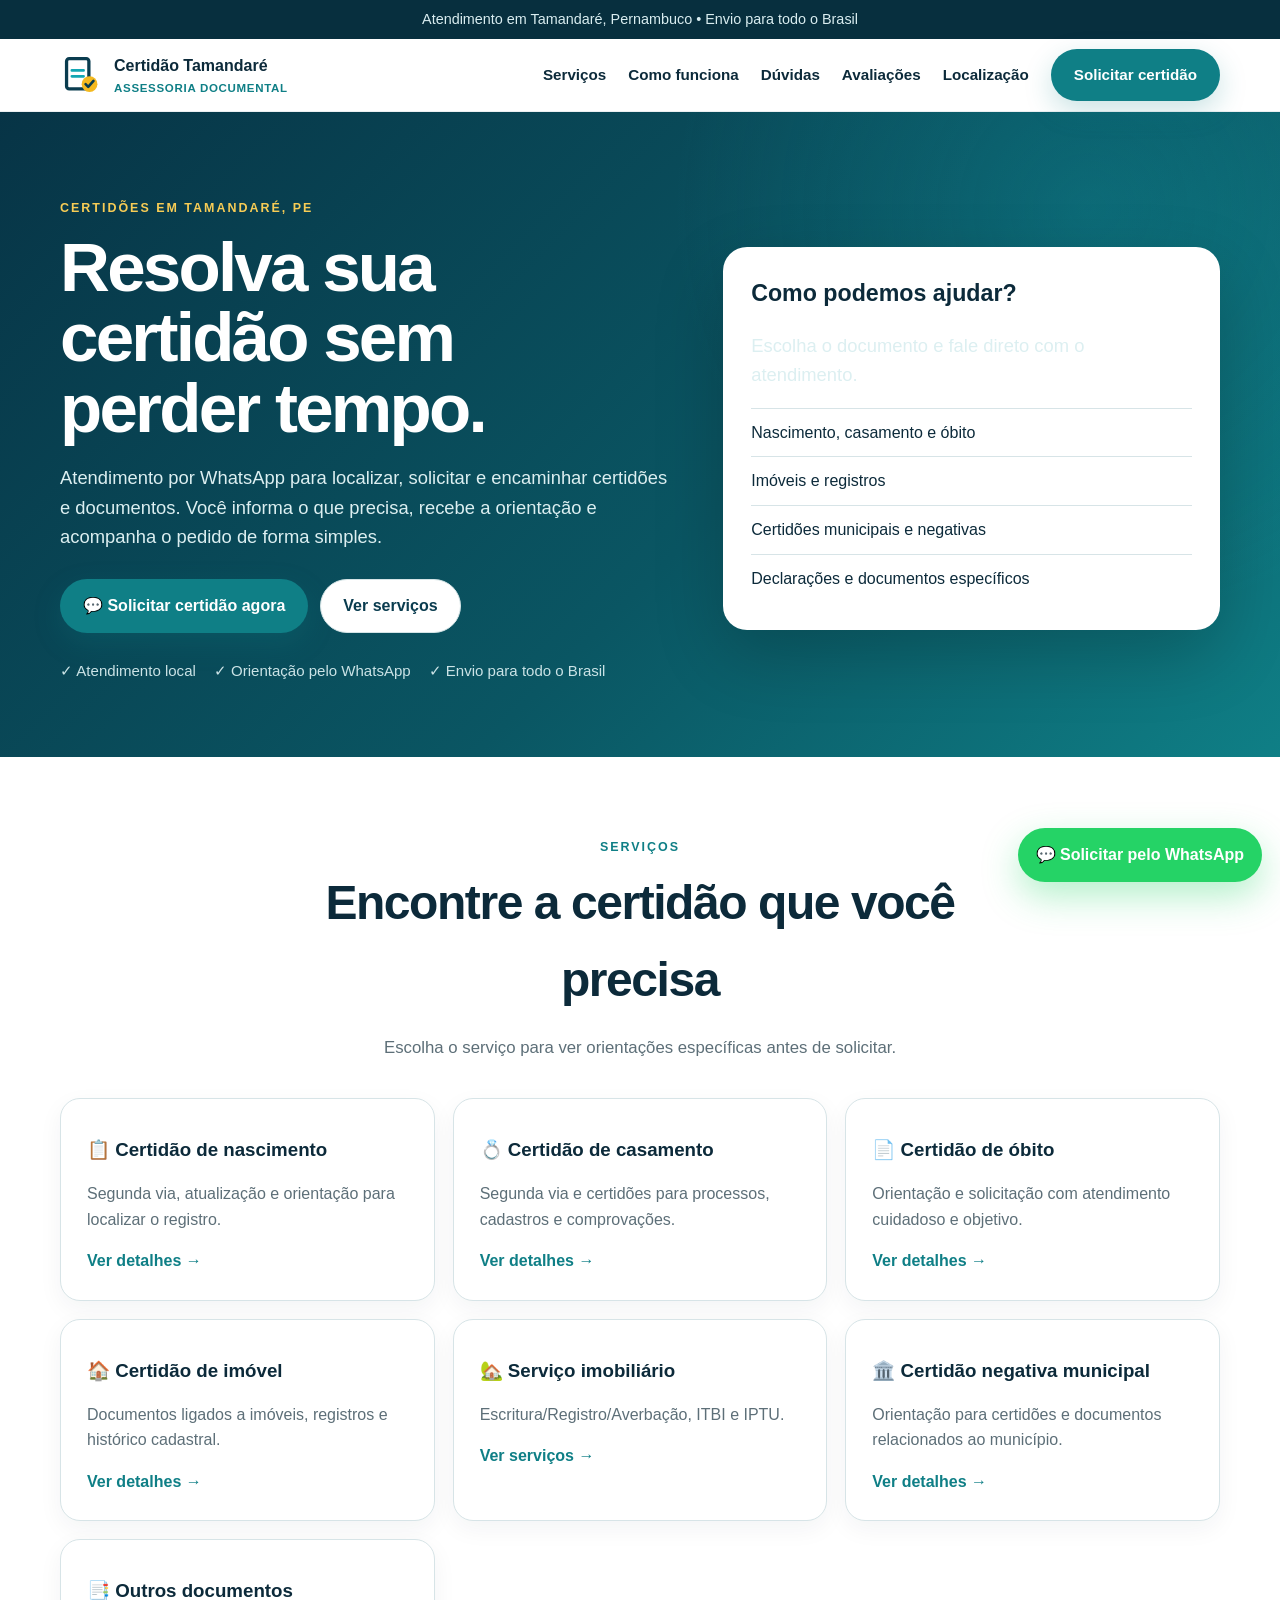
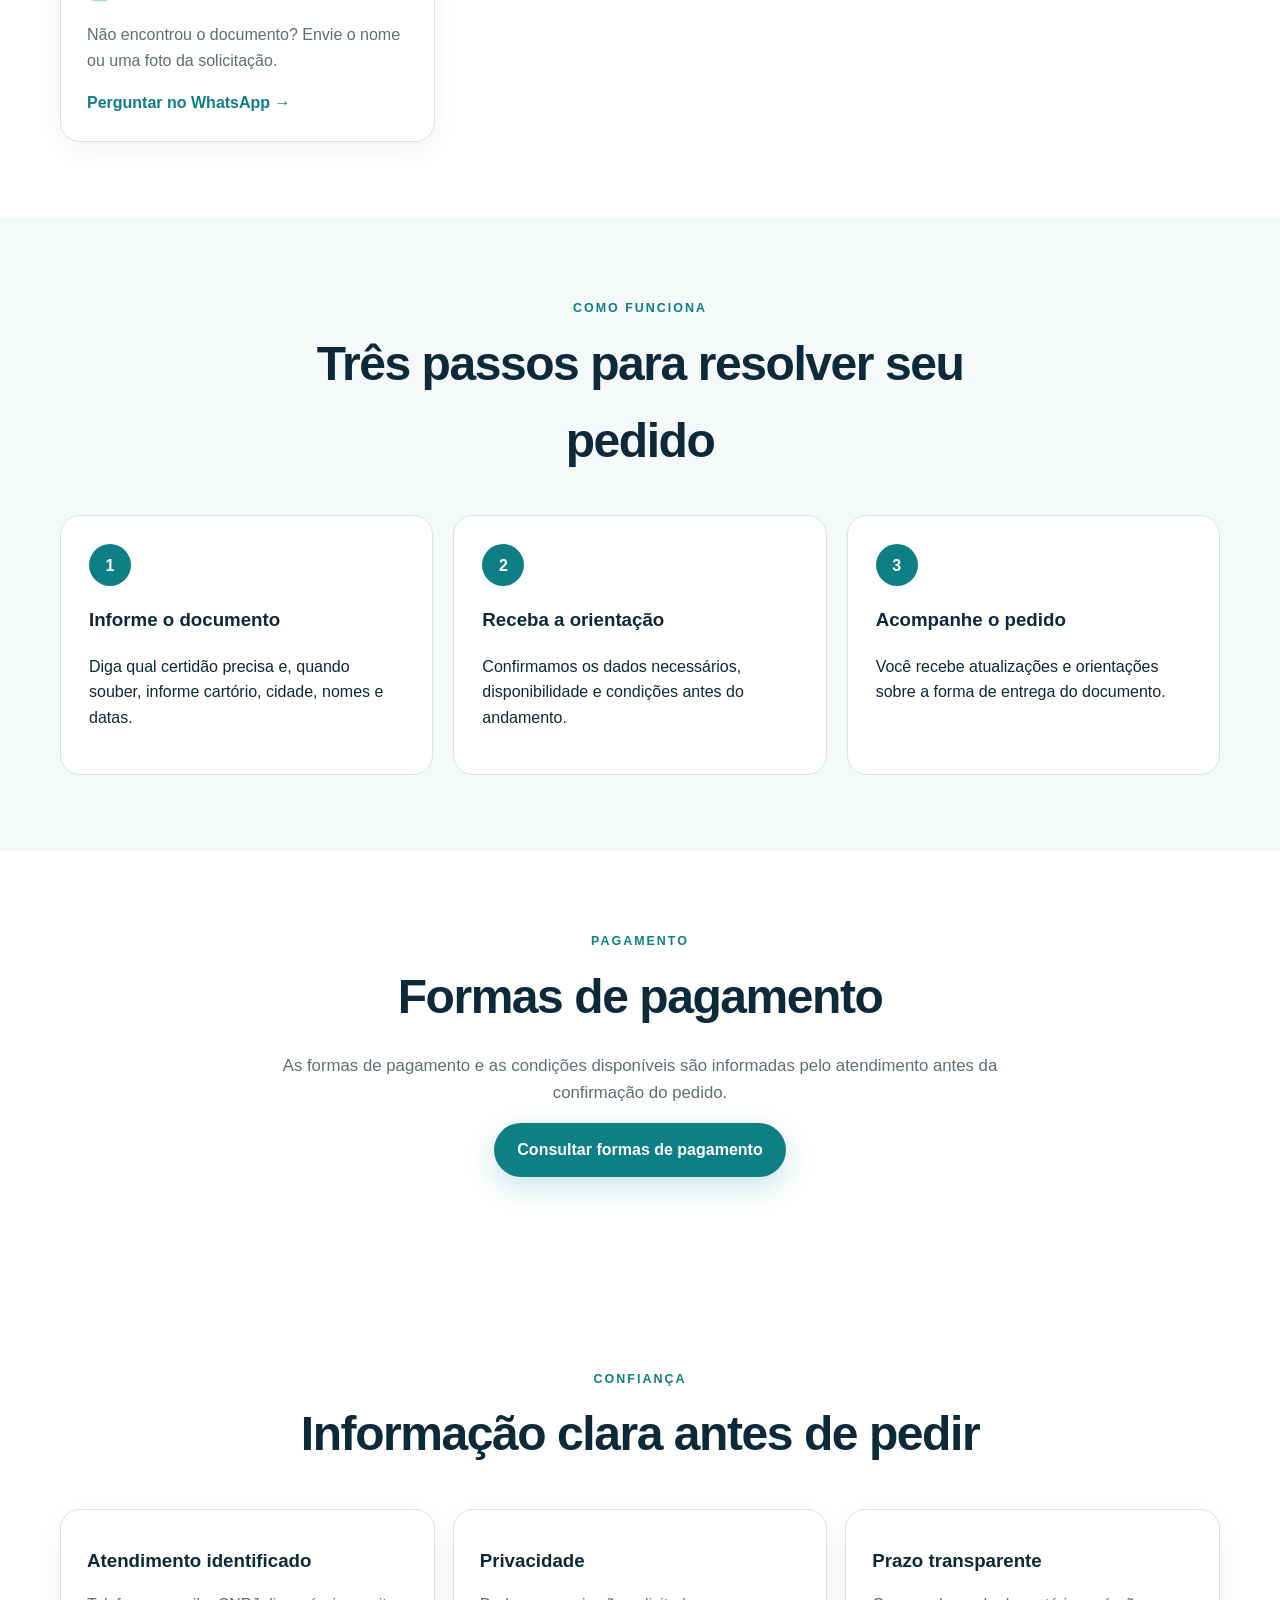
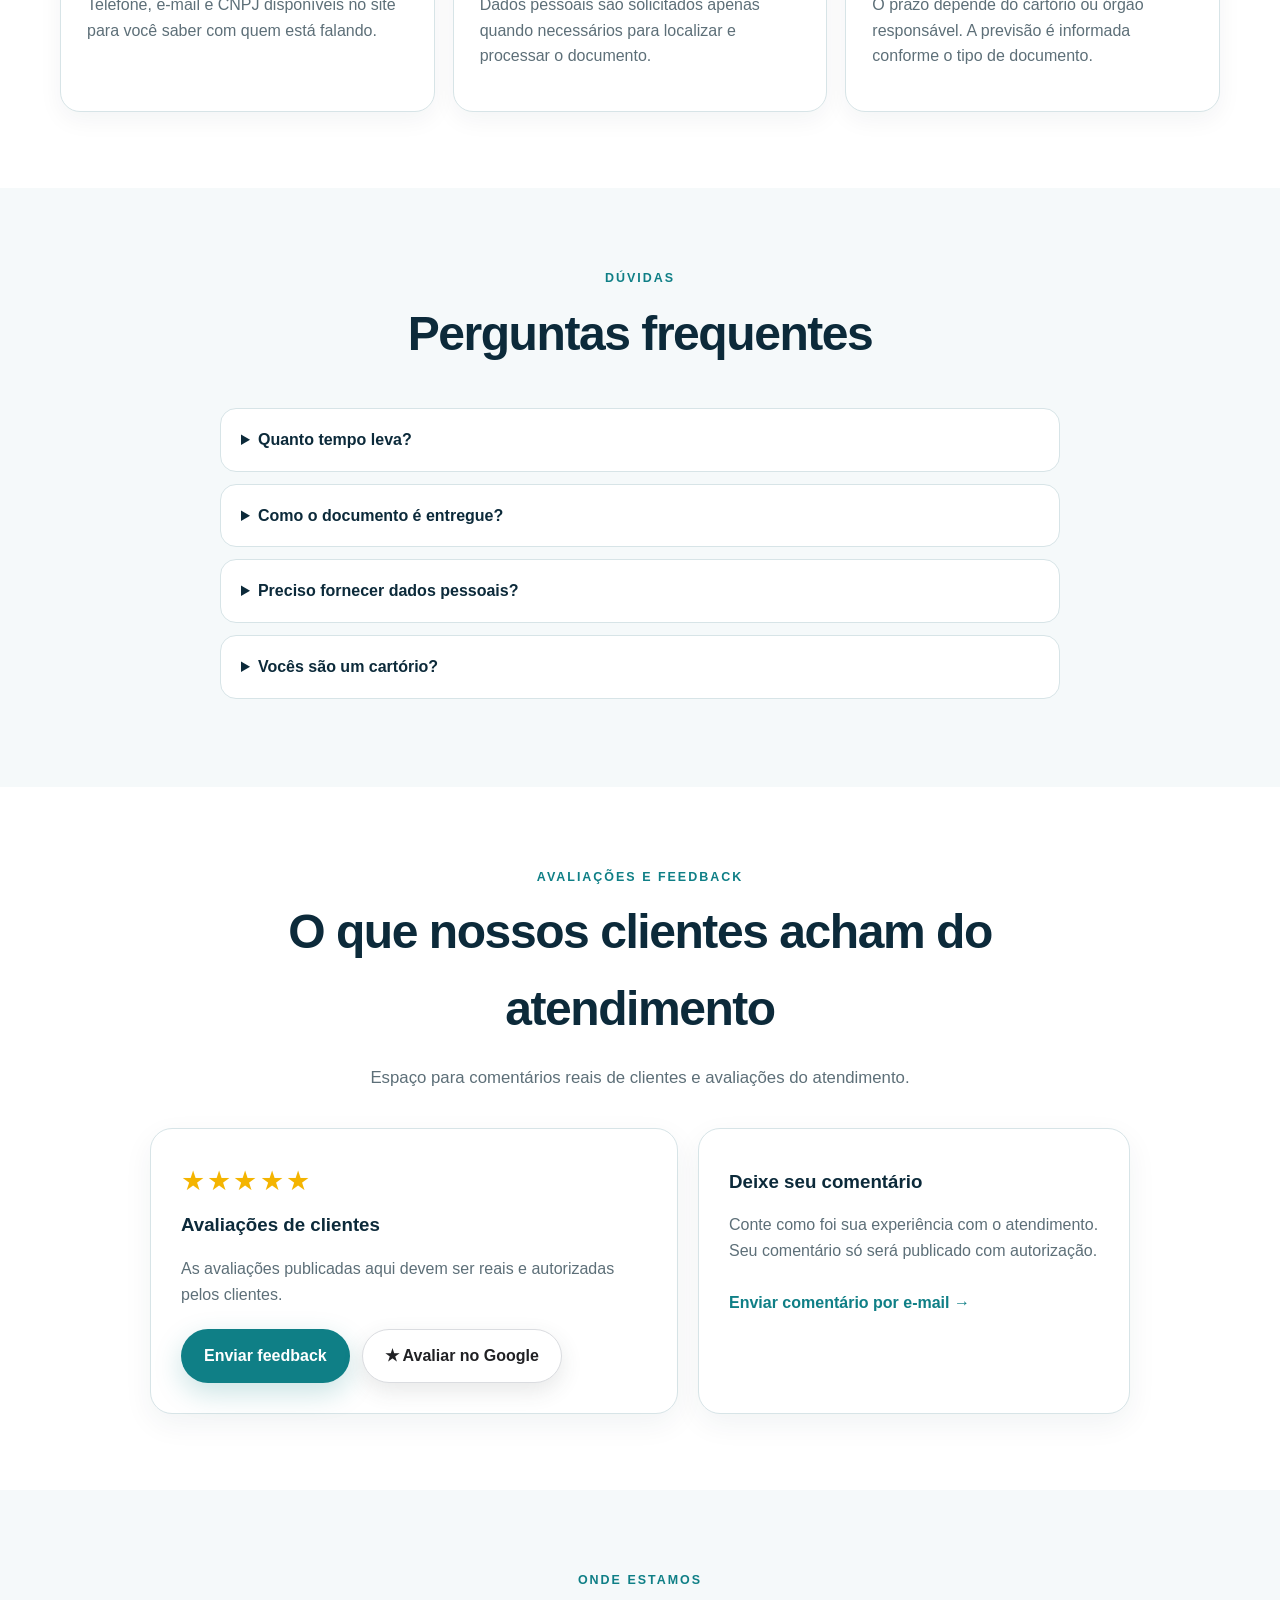
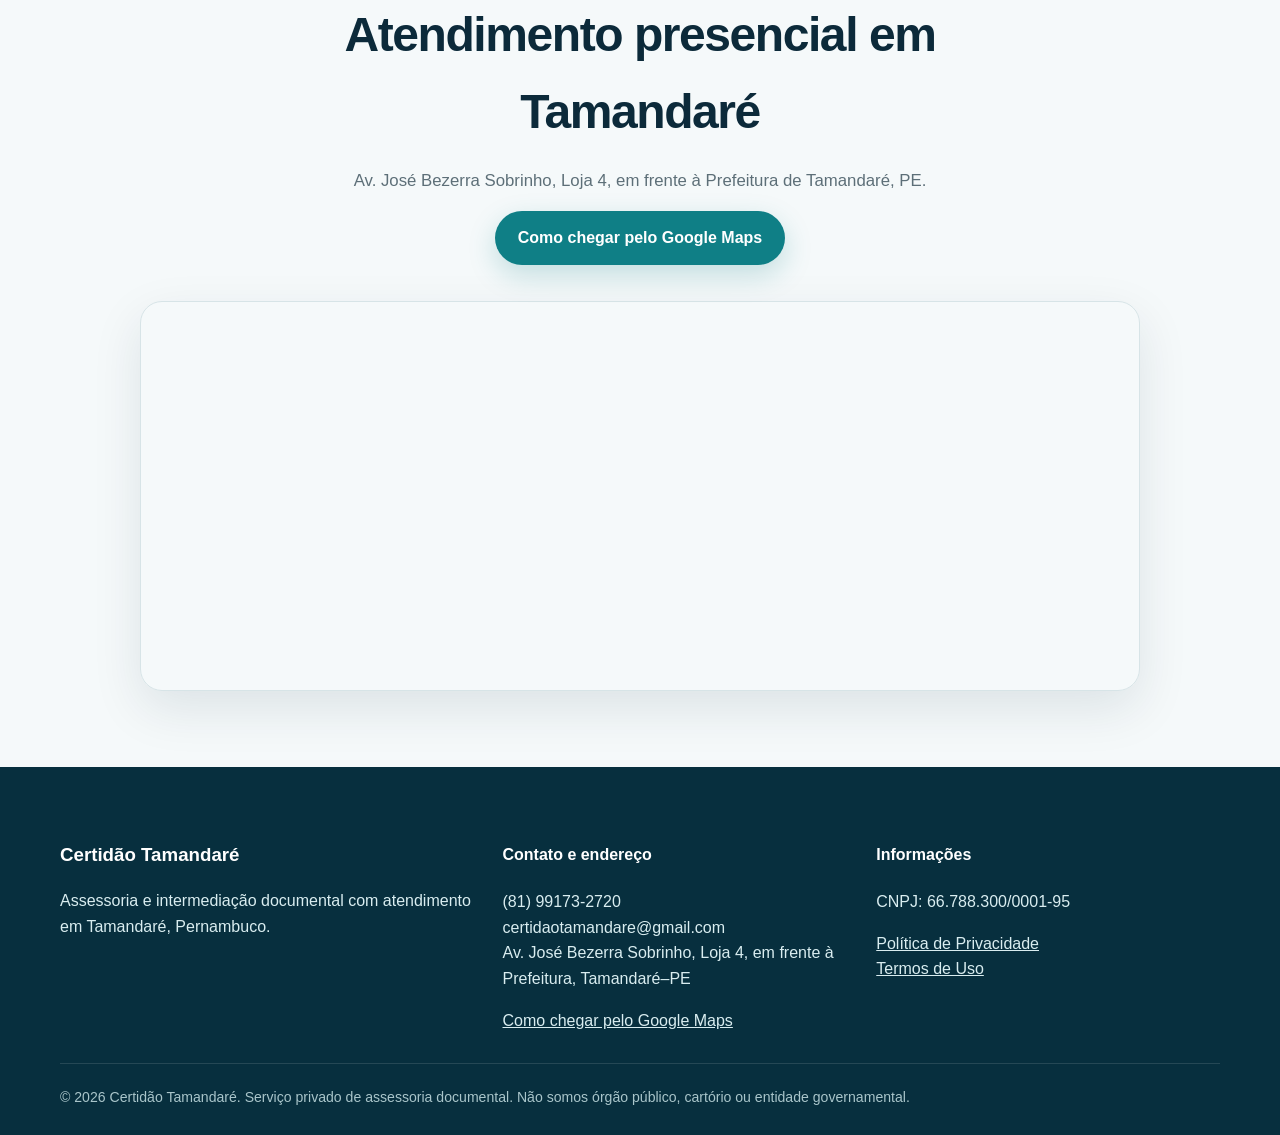
==== commit 13ead475: "Abre rota para a loja no Google Maps" ====
--- a/index.html
+++ b/index.html
@@ -1 +1 @@
-<!DOCTYPE html><html lang="pt-BR"><head><meta charset="UTF-8"><meta name="viewport" content="width=device-width,initial-scale=1"><title>Certidão Tamandaré | Certidões e Serviços Imobiliários</title><meta name="description" content="Assessoria documental em Tamandaré, PE: certidões, escritura, registro, averbação, ITBI e IPTU. Atendimento na Av. José Bezerra Sobrinho, Loja 4, em frente à Prefeitura."><meta name="robots" content="index,follow,max-image-preview:large,max-snippet:-1"><meta name="theme-color" content="#0A3C4F"><link rel="canonical" href="https://certidaotamandare.com.br/"><link rel="stylesheet" href="/styles.css"><meta property="og:locale" content="pt_BR"><meta property="og:type" content="website"><meta property="og:title" content="Certidão Tamandaré | Atendimento documental"><meta property="og:description" content="Solicite certidões e documentos com atendimento rápido pelo WhatsApp."><meta property="og:url" content="https://certidaotamandare.com.br/"><meta property="og:site_name" content="Certidão Tamandaré"><meta name="twitter:card" content="summary"><script type="application/ld+json">{"@context":"https://schema.org","@graph":[{"@type":"Organization","@id":"https://certidaotamandare.com.br/#org","name":"Certidão Tamandaré","url":"https://certidaotamandare.com.br/","email":"certidaotamandare@gmail.com","telephone":"+55 81 99173-2720","address":{"@type":"PostalAddress","streetAddress":"Av. José Bezerra Sobrinho, Loja 4, em frente à Prefeitura","addressLocality":"Tamandaré","addressRegion":"PE","addressCountry":"BR"}},{"@type":"ProfessionalService","@id":"https://certidaotamandare.com.br/#service","name":"Certidão Tamandaré","url":"https://certidaotamandare.com.br/","areaServed":[{"@type":"City","name":"Tamandaré"},{"@type":"State","name":"Pernambuco"},{"@type":"Country","name":"Brasil"}],"telephone":"+55 81 99173-2720","description":"Assessoria e intermediação documental para certidões e processos imobiliários, incluindo escritura, registro, averbação, ITBI e IPTU.","address":{"@type":"PostalAddress","streetAddress":"Av. José Bezerra Sobrinho, Loja 4, em frente à Prefeitura","addressLocality":"Tamandaré","addressRegion":"PE","addressCountry":"BR"}}]}</script></head><body><div class="topbar">Atendimento em Tamandaré, Pernambuco • Envio para todo o Brasil</div><header class="site-header"><div class="container nav"><a class="brand" href="/"><svg class="brand-icon" viewBox="0 0 64 64" aria-hidden="true"><rect x="10" y="7" width="34" height="46" rx="4" fill="none" stroke="#0A3C4F" stroke-width="5"/><path d="M18 25h18M18 34h18" stroke="#13A6B3" stroke-width="4" stroke-linecap="round"/><circle cx="45" cy="46" r="12" fill="#F4B91F"/><path d="M39 46l4 4 8-9" fill="none" stroke="#0A3C4F" stroke-width="4" stroke-linecap="round" stroke-linejoin="round"/></svg><span class="brand-text">Certidão Tamandaré<small>Assessoria documental</small></span></a><nav class="nav-links"><a href="#servicos">Serviços</a><a href="#como-funciona">Como funciona</a><a href="#faq">Dúvidas</a><a href="#avaliacoes">Avaliações</a><a href="#localizacao">Localização</a><a class="btn btn-primary" href="https://wa.me/5581991732720?text=Olá%2C%20quero%20solicitar%20uma%20certidão" target="_blank" rel="noopener">Solicitar certidão</a></nav></div></header><main><section class="hero"><div class="container hero-grid"><div><span class="eyebrow">Certidões em Tamandaré, PE</span><h1>Resolva sua certidão sem perder tempo.</h1><p>Atendimento por WhatsApp para localizar, solicitar e encaminhar certidões e documentos. Você informa o que precisa, recebe a orientação e acompanha o pedido de forma simples.</p><div class="hero-actions"><a class="btn btn-primary" href="https://wa.me/5581991732720?text=Olá%2C%20quero%20solicitar%20uma%20certidão" target="_blank" rel="noopener">💬 Solicitar certidão agora</a><a class="btn btn-light" href="#servicos">Ver serviços</a></div><div class="trust-row"><span>✓ Atendimento local</span><span>✓ Orientação pelo WhatsApp</span><span>✓ Envio para todo o Brasil</span></div></div><aside class="hero-card"><h2>Como podemos ajudar?</h2><p>Escolha o documento e fale direto com o atendimento.</p><ul><li>Nascimento, casamento e óbito</li><li>Imóveis e registros</li><li>Certidões municipais e negativas</li><li>Declarações e documentos específicos</li></ul></aside></div></section><section class="section" id="servicos"><div class="container"><div class="section-head"><span class="eyebrow" style="color:#0F7F86">Serviços</span><h2>Encontre a certidão que você precisa</h2><p>Escolha o serviço para ver orientações específicas antes de solicitar.</p></div><div class="services-grid"><article class="card"><h3>📋 Certidão de nascimento</h3><p>Segunda via, atualização e orientação para localizar o registro.</p><a class="card-link" href="/certidao-nascimento-tamandare.html">Ver detalhes →</a></article><article class="card"><h3>💍 Certidão de casamento</h3><p>Segunda via e certidões para processos, cadastros e comprovações.</p><a class="card-link" href="/certidao-casamento-tamandare.html">Ver detalhes →</a></article><article class="card"><h3>📄 Certidão de óbito</h3><p>Orientação e solicitação com atendimento cuidadoso e objetivo.</p><a class="card-link" href="/certidao-obito-tamandare.html">Ver detalhes →</a></article><article class="card"><h3>🏠 Certidão de imóvel</h3><p>Documentos ligados a imóveis, registros e histórico cadastral.</p><a class="card-link" href="/certidao-imovel-tamandare.html">Ver detalhes →</a></article><article class="card"><h3>🏡 Serviço imobiliário</h3><p>Escritura/Registro/Averbação, ITBI e IPTU.</p><a class="card-link" href="/certidao-imovel-tamandare.html">Ver serviços →</a></article><article class="card"><h3>🏛️ Certidão negativa municipal</h3><p>Orientação para certidões e documentos relacionados ao município.</p><a class="card-link" href="/certidao-negativa-tamandare.html">Ver detalhes →</a></article><article class="card"><h3>📑 Outros documentos</h3><p>Não encontrou o documento? Envie o nome ou uma foto da solicitação.</p><a class="card-link" href="https://wa.me/5581991732720?text=Olá%2C%20preciso%20de%20outro%20tipo%20de%20documento" target="_blank" rel="noopener">Perguntar no WhatsApp →</a></article></div></div></section><section class="section alt" id="como-funciona"><div class="container"><div class="section-head"><span class="eyebrow" style="color:#0F7F86">Como funciona</span><h2>Três passos para resolver seu pedido</h2></div><div class="steps"><article class="step"><div class="step-n">1</div><h3>Informe o documento</h3><p>Diga qual certidão precisa e, quando souber, informe cartório, cidade, nomes e datas.</p></article><article class="step"><div class="step-n">2</div><h3>Receba a orientação</h3><p>Confirmamos os dados necessários, disponibilidade e condições antes do andamento.</p></article><article class="step"><div class="step-n">3</div><h3>Acompanhe o pedido</h3><p>Você recebe atualizações e orientações sobre a forma de entrega do documento.</p></article></div></div></section><section class="section" id="pagamento"><div class="container"><div class="section-head"><span class="eyebrow" style="color:#0F7F86">Pagamento</span><h2>Formas de pagamento</h2><p>As formas de pagamento e as condições disponíveis são informadas pelo atendimento antes da confirmação do pedido.</p><a class="btn btn-primary" href="https://wa.me/5581991732720?text=Quero%20saber%20as%20formas%20de%20pagamento" target="_blank" rel="noopener">Consultar formas de pagamento</a></div></div></section><section class="section"><div class="container"><div class="section-head"><span class="eyebrow" style="color:#0F7F86">Confiança</span><h2>Informação clara antes de pedir</h2></div><div class="proof"><article class="card"><h3>Atendimento identificado</h3><p>Telefone, e-mail e CNPJ disponíveis no site para você saber com quem está falando.</p></article><article class="card"><h3>Privacidade</h3><p>Dados pessoais são solicitados apenas quando necessários para localizar e processar o documento.</p></article><article class="card"><h3>Prazo transparente</h3><p>O prazo depende do cartório ou órgão responsável. A previsão é informada conforme o tipo de documento.</p></article></div></div></section><section class="section alt" id="faq"><div class="container"><div class="section-head"><span class="eyebrow" style="color:#0F7F86">Dúvidas</span><h2>Perguntas frequentes</h2></div><div class="faq"><details><summary>Quanto tempo leva?</summary><p>O prazo varia conforme o documento, cartório ou órgão responsável. Após analisar seu pedido, informamos a previsão disponível.</p></details><details><summary>Como o documento é entregue?</summary><p>A forma de entrega depende do documento e da disponibilidade do órgão emissor. Podemos orientar opções digitais e envio físico quando aplicável.</p></details><details><summary>Preciso fornecer dados pessoais?</summary><p>Alguns pedidos exigem dados para localizar o registro. Solicitamos apenas os dados necessários ao atendimento e ao processamento do pedido.</p></details><details><summary>Vocês são um cartório?</summary><p>O atendimento orienta e acompanha a solicitação de documentos conforme os dados e as necessidades de cada pedido.</p></details></div></div></section><section class="section" id="avaliacoes"><div class="container"><div class="section-head"><span class="eyebrow" style="color:#0F7F86">Avaliações e feedback</span><h2>O que nossos clientes acham do atendimento</h2><p>Espaço para comentários reais de clientes e avaliações do atendimento.</p></div><div class="reviews-grid"><article class="review-summary"><div class="review-stars">★★★★★</div><h3>Avaliações de clientes</h3><p>As avaliações publicadas aqui devem ser reais e autorizadas pelos clientes.</p><div class="review-actions"><a class="btn btn-primary" href="#contato-feedback">Enviar feedback</a><a class="btn btn-google" href="https://www.google.com/search?q=Certidao+Tamandare" target="_blank" rel="noopener">★ Avaliar no Google</a></div></article><article class="feedback-card" id="contato-feedback"><h3>Deixe seu comentário</h3><p>Conte como foi sua experiência com o atendimento. Seu comentário só será publicado com autorização.</p><a class="feedback-link" href="mailto:certidaotamandare@gmail.com?subject=Feedback%20Certidao%20Tamandare">Enviar comentário por e-mail →</a></article></div></div></section><section class="section alt" id="localizacao"><div class="container"><div class="section-head"><span class="eyebrow" style="color:#0F7F86">Onde estamos</span><h2>Atendimento presencial em Tamandaré</h2><p>Av. José Bezerra Sobrinho, Loja 4, em frente à Prefeitura de Tamandaré, PE.</p><a class="btn btn-primary" href="https://www.google.com/maps/search/?api=1&amp;query=Av.+Jos%C3%A9+Bezerra+Sobrinho%2C+Loja+4%2C+em+frente+%C3%A0+Prefeitura%2C+Tamandar%C3%A9%2C+PE" target="_blank" rel="noopener">Abrir no Google Maps</a></div><div class="map-frame"><iframe title="Mapa: Av. José Bezerra Sobrinho, Loja 4, Tamandaré" src="https://www.google.com/maps?q=Av.+Jos%C3%A9+Bezerra+Sobrinho,+Loja+4,+Tamandar%C3%A9,+PE&amp;output=embed" loading="lazy" referrerpolicy="no-referrer-when-downgrade" allowfullscreen></iframe></div></div></section></main><footer class="footer"><div class="container"><div class="footer-grid"><div><h3>Certidão Tamandaré</h3><p>Assessoria e intermediação documental com atendimento em Tamandaré, Pernambuco.</p></div><div><h4>Contato e endereço</h4><p>(81) 99173-2720<br>certidaotamandare@gmail.com<br>Av. José Bezerra Sobrinho, Loja 4, em frente à Prefeitura, Tamandaré–PE</p><a href="https://www.google.com/maps/search/?api=1&amp;query=Av.+Jos%C3%A9+Bezerra+Sobrinho%2C+Loja+4%2C+Tamandar%C3%A9%2C+PE" target="_blank" rel="noopener">Ver no Google Maps</a></div><div><h4>Informações</h4><p>CNPJ: 66.788.300/0001-95</p><p><a href="/privacidade.html">Política de Privacidade</a><br><a href="/termos.html">Termos de Uso</a></p></div></div><div class="legal">© 2026 Certidão Tamandaré. Serviço privado de assessoria documental. Não somos órgão público, cartório ou entidade governamental.</div></div></footer><a class="whatsapp-float" href="https://wa.me/5581991732720?text=Olá%2C%20quero%20solicitar%20uma%20certidão" target="_blank" rel="noopener">💬 Solicitar pelo WhatsApp</a></body></html>+<!DOCTYPE html><html lang="pt-BR"><head><meta charset="UTF-8"><meta name="viewport" content="width=device-width,initial-scale=1"><title>Certidão Tamandaré | Certidões e Serviços Imobiliários</title><meta name="description" content="Assessoria documental em Tamandaré, PE: certidões, escritura, registro, averbação, ITBI e IPTU. Atendimento na Av. José Bezerra Sobrinho, Loja 4, em frente à Prefeitura."><meta name="robots" content="index,follow,max-image-preview:large,max-snippet:-1"><meta name="theme-color" content="#0A3C4F"><link rel="canonical" href="https://certidaotamandare.com.br/"><link rel="stylesheet" href="/styles.css"><meta property="og:locale" content="pt_BR"><meta property="og:type" content="website"><meta property="og:title" content="Certidão Tamandaré | Atendimento documental"><meta property="og:description" content="Solicite certidões e documentos com atendimento rápido pelo WhatsApp."><meta property="og:url" content="https://certidaotamandare.com.br/"><meta property="og:site_name" content="Certidão Tamandaré"><meta name="twitter:card" content="summary"><script type="application/ld+json">{"@context":"https://schema.org","@graph":[{"@type":"Organization","@id":"https://certidaotamandare.com.br/#org","name":"Certidão Tamandaré","url":"https://certidaotamandare.com.br/","email":"certidaotamandare@gmail.com","telephone":"+55 81 99173-2720","address":{"@type":"PostalAddress","streetAddress":"Av. José Bezerra Sobrinho, Loja 4, em frente à Prefeitura","addressLocality":"Tamandaré","addressRegion":"PE","addressCountry":"BR"}},{"@type":"ProfessionalService","@id":"https://certidaotamandare.com.br/#service","name":"Certidão Tamandaré","url":"https://certidaotamandare.com.br/","areaServed":[{"@type":"City","name":"Tamandaré"},{"@type":"State","name":"Pernambuco"},{"@type":"Country","name":"Brasil"}],"telephone":"+55 81 99173-2720","description":"Assessoria e intermediação documental para certidões e processos imobiliários, incluindo escritura, registro, averbação, ITBI e IPTU.","address":{"@type":"PostalAddress","streetAddress":"Av. José Bezerra Sobrinho, Loja 4, em frente à Prefeitura","addressLocality":"Tamandaré","addressRegion":"PE","addressCountry":"BR"}}]}</script></head><body><div class="topbar">Atendimento em Tamandaré, Pernambuco • Envio para todo o Brasil</div><header class="site-header"><div class="container nav"><a class="brand" href="/"><svg class="brand-icon" viewBox="0 0 64 64" aria-hidden="true"><rect x="10" y="7" width="34" height="46" rx="4" fill="none" stroke="#0A3C4F" stroke-width="5"/><path d="M18 25h18M18 34h18" stroke="#13A6B3" stroke-width="4" stroke-linecap="round"/><circle cx="45" cy="46" r="12" fill="#F4B91F"/><path d="M39 46l4 4 8-9" fill="none" stroke="#0A3C4F" stroke-width="4" stroke-linecap="round" stroke-linejoin="round"/></svg><span class="brand-text">Certidão Tamandaré<small>Assessoria documental</small></span></a><nav class="nav-links"><a href="#servicos">Serviços</a><a href="#como-funciona">Como funciona</a><a href="#faq">Dúvidas</a><a href="#avaliacoes">Avaliações</a><a href="#localizacao">Localização</a><a class="btn btn-primary" href="https://wa.me/5581991732720?text=Olá%2C%20quero%20solicitar%20uma%20certidão" target="_blank" rel="noopener">Solicitar certidão</a></nav></div></header><main><section class="hero"><div class="container hero-grid"><div><span class="eyebrow">Certidões em Tamandaré, PE</span><h1>Resolva sua certidão sem perder tempo.</h1><p>Atendimento por WhatsApp para localizar, solicitar e encaminhar certidões e documentos. Você informa o que precisa, recebe a orientação e acompanha o pedido de forma simples.</p><div class="hero-actions"><a class="btn btn-primary" href="https://wa.me/5581991732720?text=Olá%2C%20quero%20solicitar%20uma%20certidão" target="_blank" rel="noopener">💬 Solicitar certidão agora</a><a class="btn btn-light" href="#servicos">Ver serviços</a></div><div class="trust-row"><span>✓ Atendimento local</span><span>✓ Orientação pelo WhatsApp</span><span>✓ Envio para todo o Brasil</span></div></div><aside class="hero-card"><h2>Como podemos ajudar?</h2><p>Escolha o documento e fale direto com o atendimento.</p><ul><li>Nascimento, casamento e óbito</li><li>Imóveis e registros</li><li>Certidões municipais e negativas</li><li>Declarações e documentos específicos</li></ul></aside></div></section><section class="section" id="servicos"><div class="container"><div class="section-head"><span class="eyebrow" style="color:#0F7F86">Serviços</span><h2>Encontre a certidão que você precisa</h2><p>Escolha o serviço para ver orientações específicas antes de solicitar.</p></div><div class="services-grid"><article class="card"><h3>📋 Certidão de nascimento</h3><p>Segunda via, atualização e orientação para localizar o registro.</p><a class="card-link" href="/certidao-nascimento-tamandare.html">Ver detalhes →</a></article><article class="card"><h3>💍 Certidão de casamento</h3><p>Segunda via e certidões para processos, cadastros e comprovações.</p><a class="card-link" href="/certidao-casamento-tamandare.html">Ver detalhes →</a></article><article class="card"><h3>📄 Certidão de óbito</h3><p>Orientação e solicitação com atendimento cuidadoso e objetivo.</p><a class="card-link" href="/certidao-obito-tamandare.html">Ver detalhes →</a></article><article class="card"><h3>🏠 Certidão de imóvel</h3><p>Documentos ligados a imóveis, registros e histórico cadastral.</p><a class="card-link" href="/certidao-imovel-tamandare.html">Ver detalhes →</a></article><article class="card"><h3>🏡 Serviço imobiliário</h3><p>Escritura/Registro/Averbação, ITBI e IPTU.</p><a class="card-link" href="/certidao-imovel-tamandare.html">Ver serviços →</a></article><article class="card"><h3>🏛️ Certidão negativa municipal</h3><p>Orientação para certidões e documentos relacionados ao município.</p><a class="card-link" href="/certidao-negativa-tamandare.html">Ver detalhes →</a></article><article class="card"><h3>📑 Outros documentos</h3><p>Não encontrou o documento? Envie o nome ou uma foto da solicitação.</p><a class="card-link" href="https://wa.me/5581991732720?text=Olá%2C%20preciso%20de%20outro%20tipo%20de%20documento" target="_blank" rel="noopener">Perguntar no WhatsApp →</a></article></div></div></section><section class="section alt" id="como-funciona"><div class="container"><div class="section-head"><span class="eyebrow" style="color:#0F7F86">Como funciona</span><h2>Três passos para resolver seu pedido</h2></div><div class="steps"><article class="step"><div class="step-n">1</div><h3>Informe o documento</h3><p>Diga qual certidão precisa e, quando souber, informe cartório, cidade, nomes e datas.</p></article><article class="step"><div class="step-n">2</div><h3>Receba a orientação</h3><p>Confirmamos os dados necessários, disponibilidade e condições antes do andamento.</p></article><article class="step"><div class="step-n">3</div><h3>Acompanhe o pedido</h3><p>Você recebe atualizações e orientações sobre a forma de entrega do documento.</p></article></div></div></section><section class="section" id="pagamento"><div class="container"><div class="section-head"><span class="eyebrow" style="color:#0F7F86">Pagamento</span><h2>Formas de pagamento</h2><p>As formas de pagamento e as condições disponíveis são informadas pelo atendimento antes da confirmação do pedido.</p><a class="btn btn-primary" href="https://wa.me/5581991732720?text=Quero%20saber%20as%20formas%20de%20pagamento" target="_blank" rel="noopener">Consultar formas de pagamento</a></div></div></section><section class="section"><div class="container"><div class="section-head"><span class="eyebrow" style="color:#0F7F86">Confiança</span><h2>Informação clara antes de pedir</h2></div><div class="proof"><article class="card"><h3>Atendimento identificado</h3><p>Telefone, e-mail e CNPJ disponíveis no site para você saber com quem está falando.</p></article><article class="card"><h3>Privacidade</h3><p>Dados pessoais são solicitados apenas quando necessários para localizar e processar o documento.</p></article><article class="card"><h3>Prazo transparente</h3><p>O prazo depende do cartório ou órgão responsável. A previsão é informada conforme o tipo de documento.</p></article></div></div></section><section class="section alt" id="faq"><div class="container"><div class="section-head"><span class="eyebrow" style="color:#0F7F86">Dúvidas</span><h2>Perguntas frequentes</h2></div><div class="faq"><details><summary>Quanto tempo leva?</summary><p>O prazo varia conforme o documento, cartório ou órgão responsável. Após analisar seu pedido, informamos a previsão disponível.</p></details><details><summary>Como o documento é entregue?</summary><p>A forma de entrega depende do documento e da disponibilidade do órgão emissor. Podemos orientar opções digitais e envio físico quando aplicável.</p></details><details><summary>Preciso fornecer dados pessoais?</summary><p>Alguns pedidos exigem dados para localizar o registro. Solicitamos apenas os dados necessários ao atendimento e ao processamento do pedido.</p></details><details><summary>Vocês são um cartório?</summary><p>O atendimento orienta e acompanha a solicitação de documentos conforme os dados e as necessidades de cada pedido.</p></details></div></div></section><section class="section" id="avaliacoes"><div class="container"><div class="section-head"><span class="eyebrow" style="color:#0F7F86">Avaliações e feedback</span><h2>O que nossos clientes acham do atendimento</h2><p>Espaço para comentários reais de clientes e avaliações do atendimento.</p></div><div class="reviews-grid"><article class="review-summary"><div class="review-stars">★★★★★</div><h3>Avaliações de clientes</h3><p>As avaliações publicadas aqui devem ser reais e autorizadas pelos clientes.</p><div class="review-actions"><a class="btn btn-primary" href="#contato-feedback">Enviar feedback</a><a class="btn btn-google" href="https://www.google.com/search?q=Certidao+Tamandare" target="_blank" rel="noopener">★ Avaliar no Google</a></div></article><article class="feedback-card" id="contato-feedback"><h3>Deixe seu comentário</h3><p>Conte como foi sua experiência com o atendimento. Seu comentário só será publicado com autorização.</p><a class="feedback-link" href="mailto:certidaotamandare@gmail.com?subject=Feedback%20Certidao%20Tamandare">Enviar comentário por e-mail →</a></article></div></div></section><section class="section alt" id="localizacao"><div class="container"><div class="section-head"><span class="eyebrow" style="color:#0F7F86">Onde estamos</span><h2>Atendimento presencial em Tamandaré</h2><p>Av. José Bezerra Sobrinho, Loja 4, em frente à Prefeitura de Tamandaré, PE.</p><a class="btn btn-primary" href="https://www.google.com/maps/dir/?api=1&amp;destination=Av.+Jos%C3%A9+Bezerra+Sobrinho%2C+Loja+4%2C+em+frente+%C3%A0+Prefeitura%2C+Tamandar%C3%A9%2C+PE" target="_blank" rel="noopener">Como chegar pelo Google Maps</a></div><div class="map-frame"><iframe title="Mapa: Av. José Bezerra Sobrinho, Loja 4, Tamandaré" src="https://www.google.com/maps?q=Av.+Jos%C3%A9+Bezerra+Sobrinho,+Loja+4,+Tamandar%C3%A9,+PE&amp;output=embed" loading="lazy" referrerpolicy="no-referrer-when-downgrade" allowfullscreen></iframe></div></div></section></main><footer class="footer"><div class="container"><div class="footer-grid"><div><h3>Certidão Tamandaré</h3><p>Assessoria e intermediação documental com atendimento em Tamandaré, Pernambuco.</p></div><div><h4>Contato e endereço</h4><p>(81) 99173-2720<br>certidaotamandare@gmail.com<br>Av. José Bezerra Sobrinho, Loja 4, em frente à Prefeitura, Tamandaré–PE</p><a href="https://www.google.com/maps/dir/?api=1&amp;destination=Av.+Jos%C3%A9+Bezerra+Sobrinho%2C+Loja+4%2C+Tamandar%C3%A9%2C+PE" target="_blank" rel="noopener">Como chegar pelo Google Maps</a></div><div><h4>Informações</h4><p>CNPJ: 66.788.300/0001-95</p><p><a href="/privacidade.html">Política de Privacidade</a><br><a href="/termos.html">Termos de Uso</a></p></div></div><div class="legal">© 2026 Certidão Tamandaré. Serviço privado de assessoria documental. Não somos órgão público, cartório ou entidade governamental.</div></div></footer><a class="whatsapp-float" href="https://wa.me/5581991732720?text=Olá%2C%20quero%20solicitar%20uma%20certidão" target="_blank" rel="noopener">💬 Solicitar pelo WhatsApp</a></body></html>
